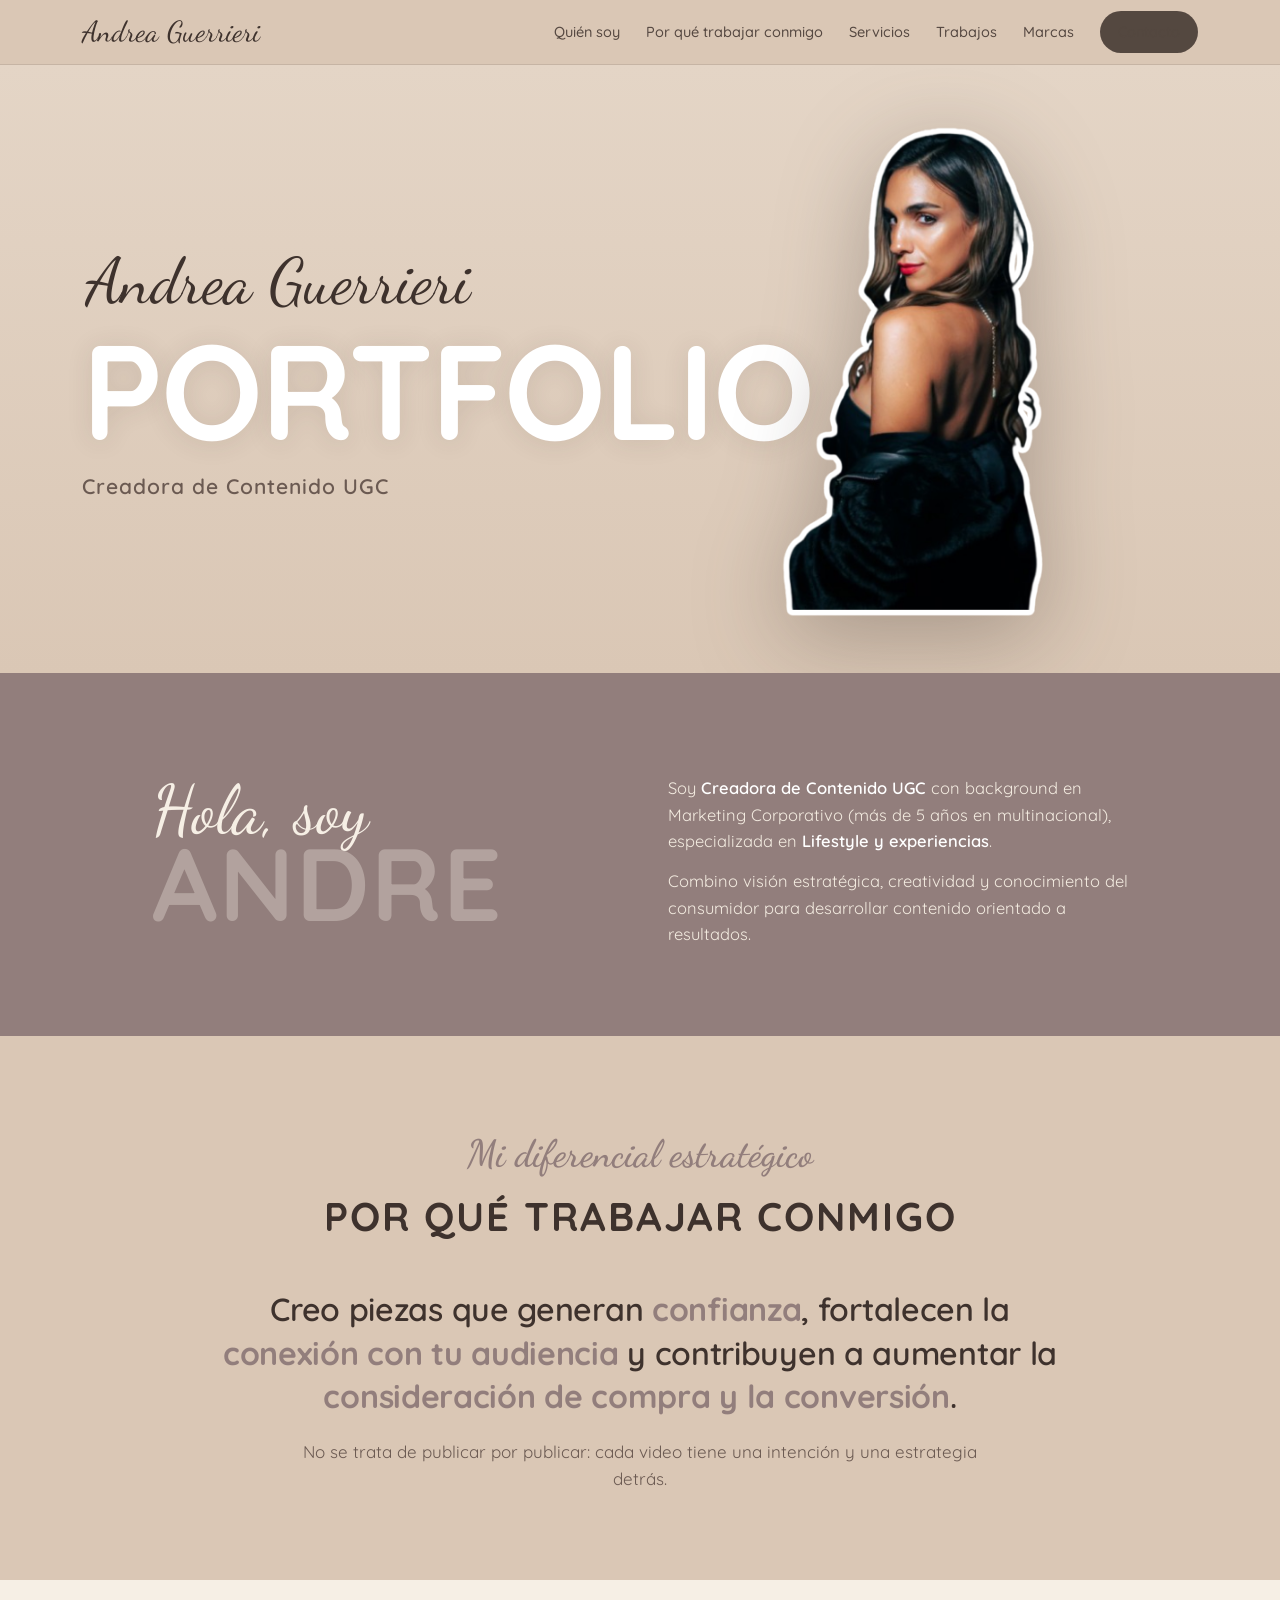
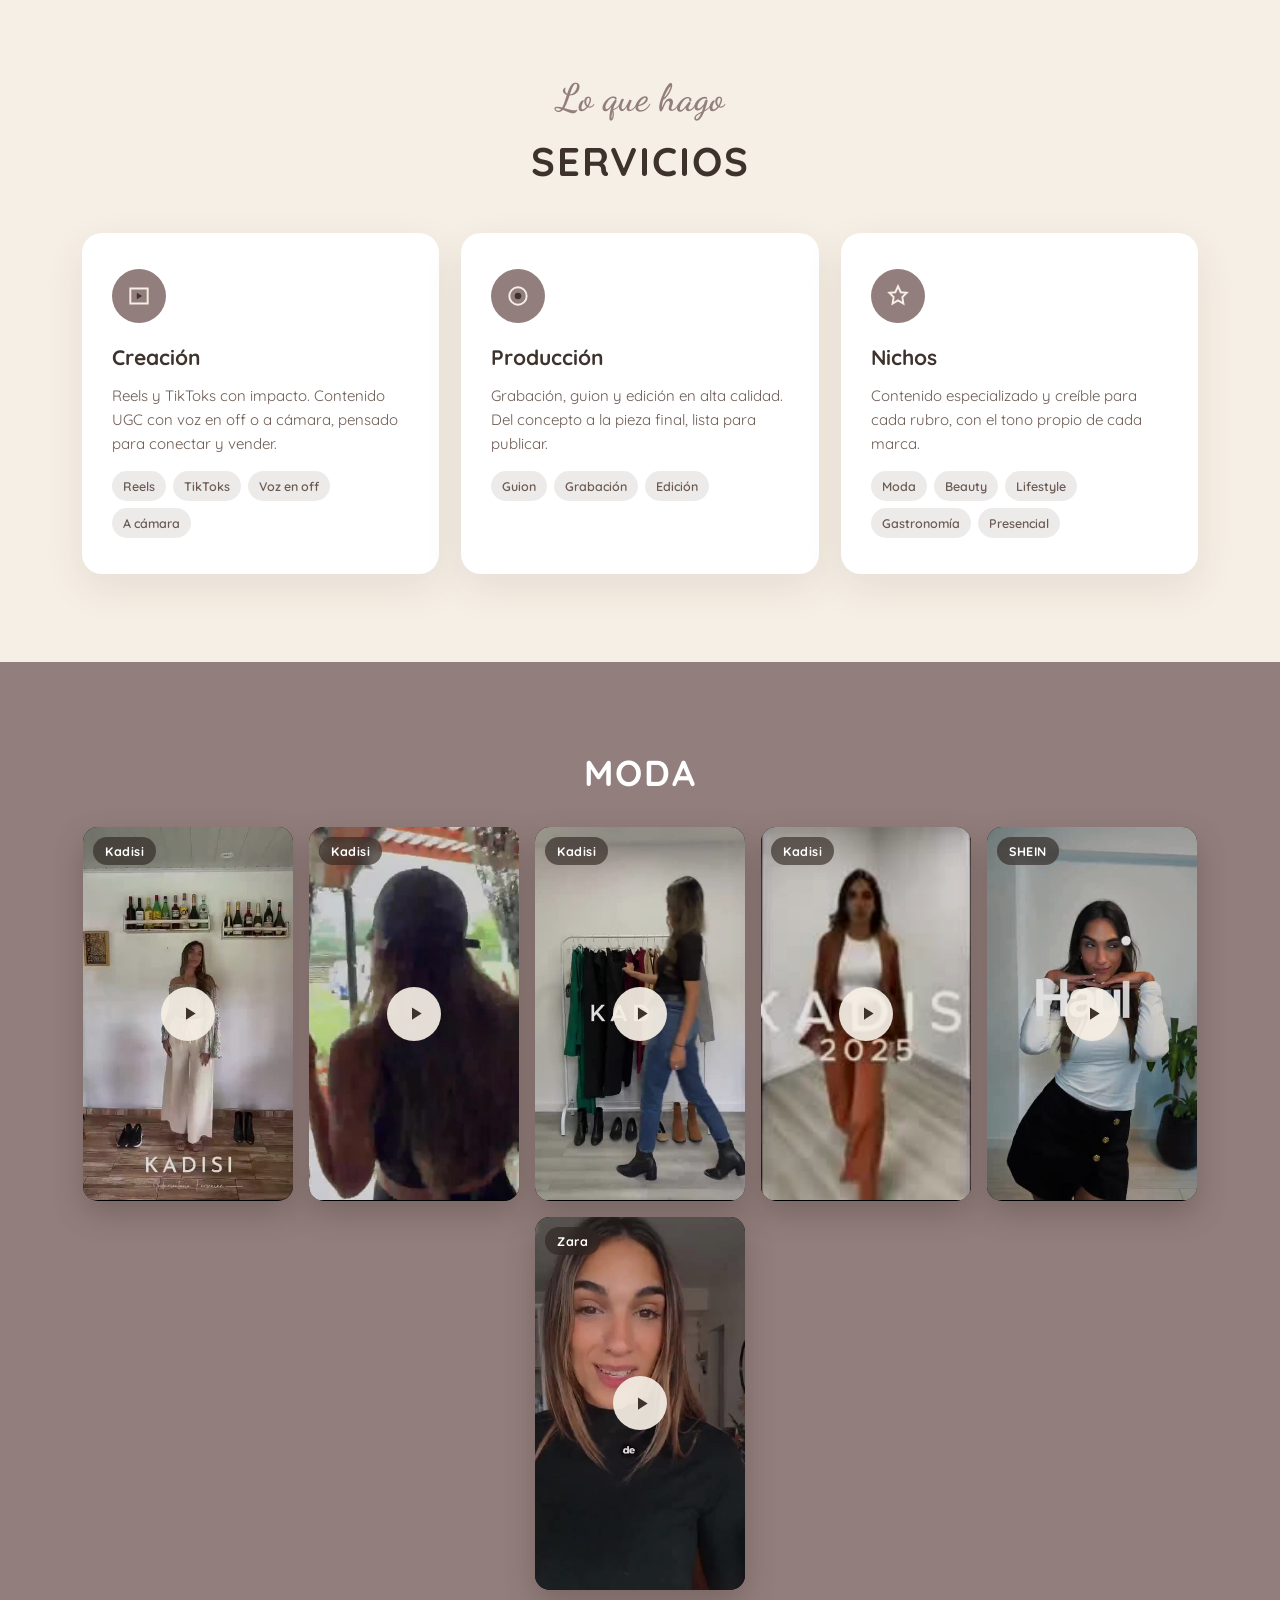
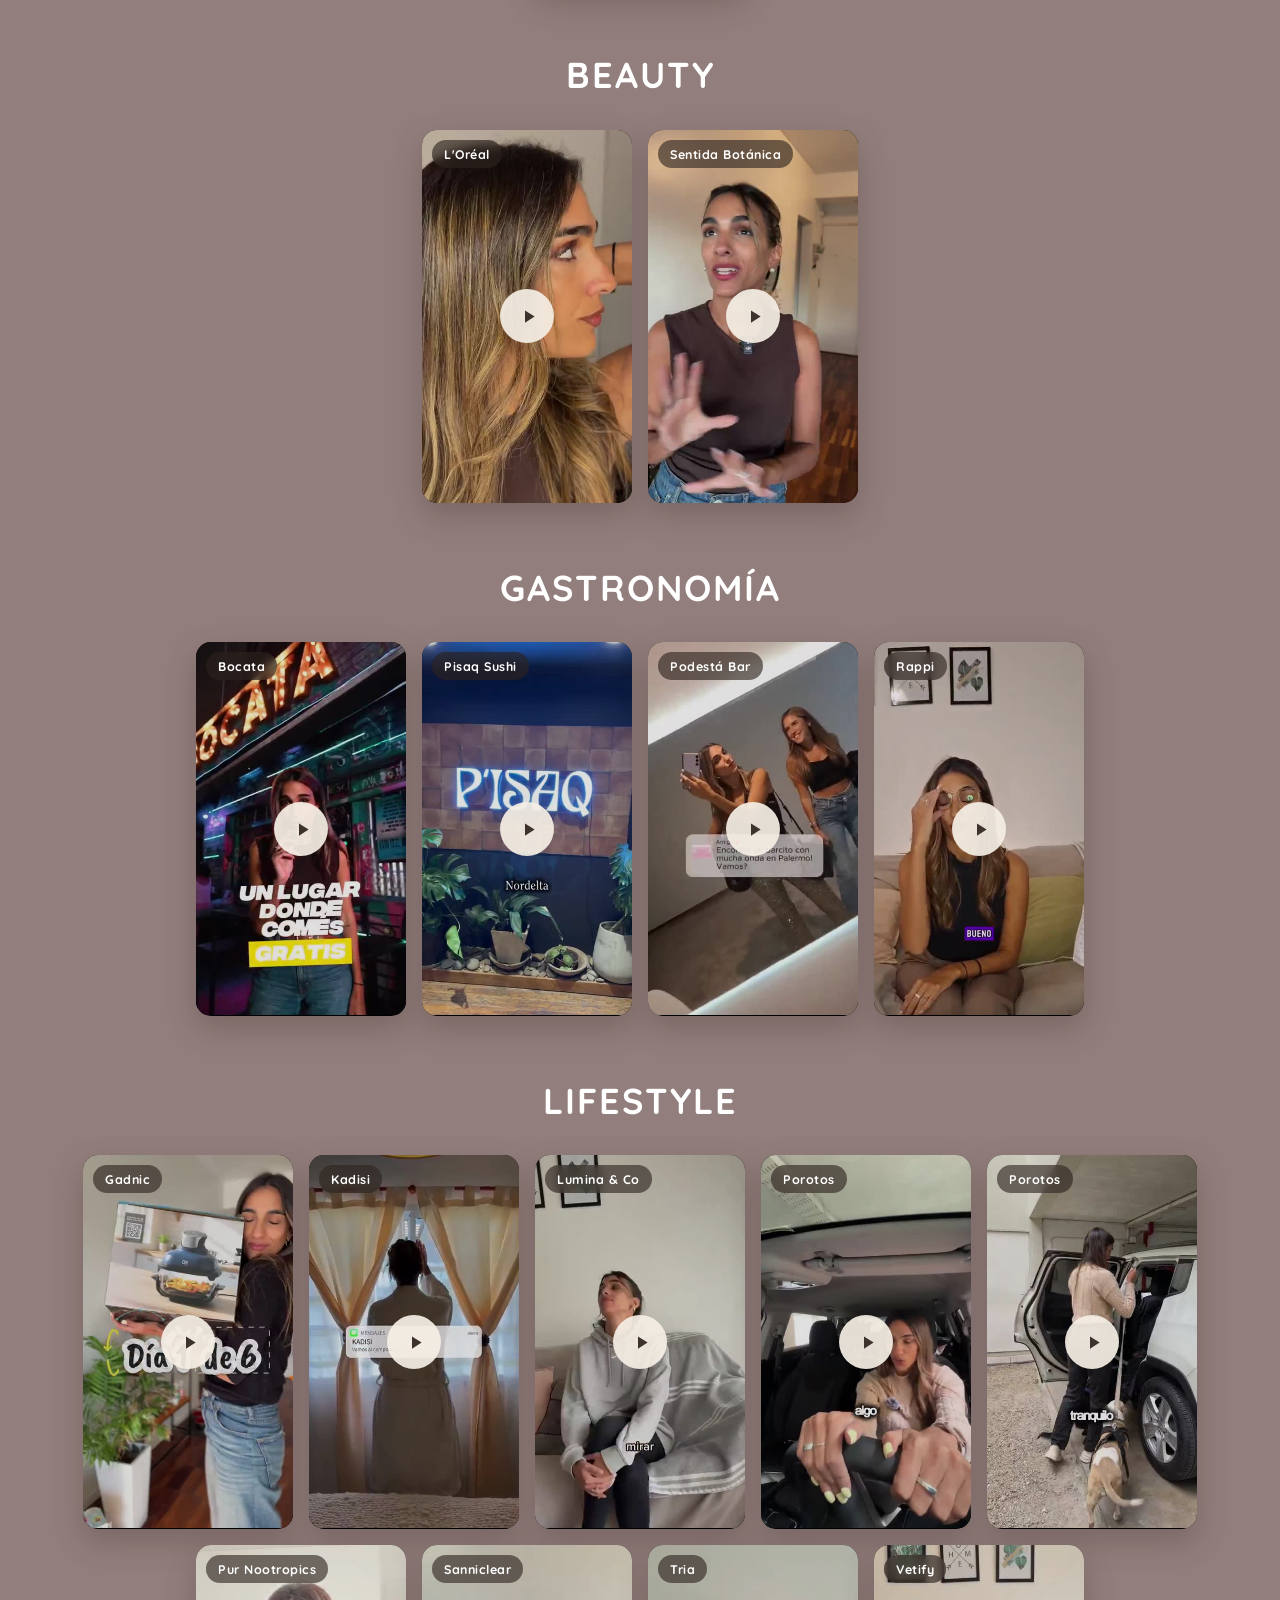
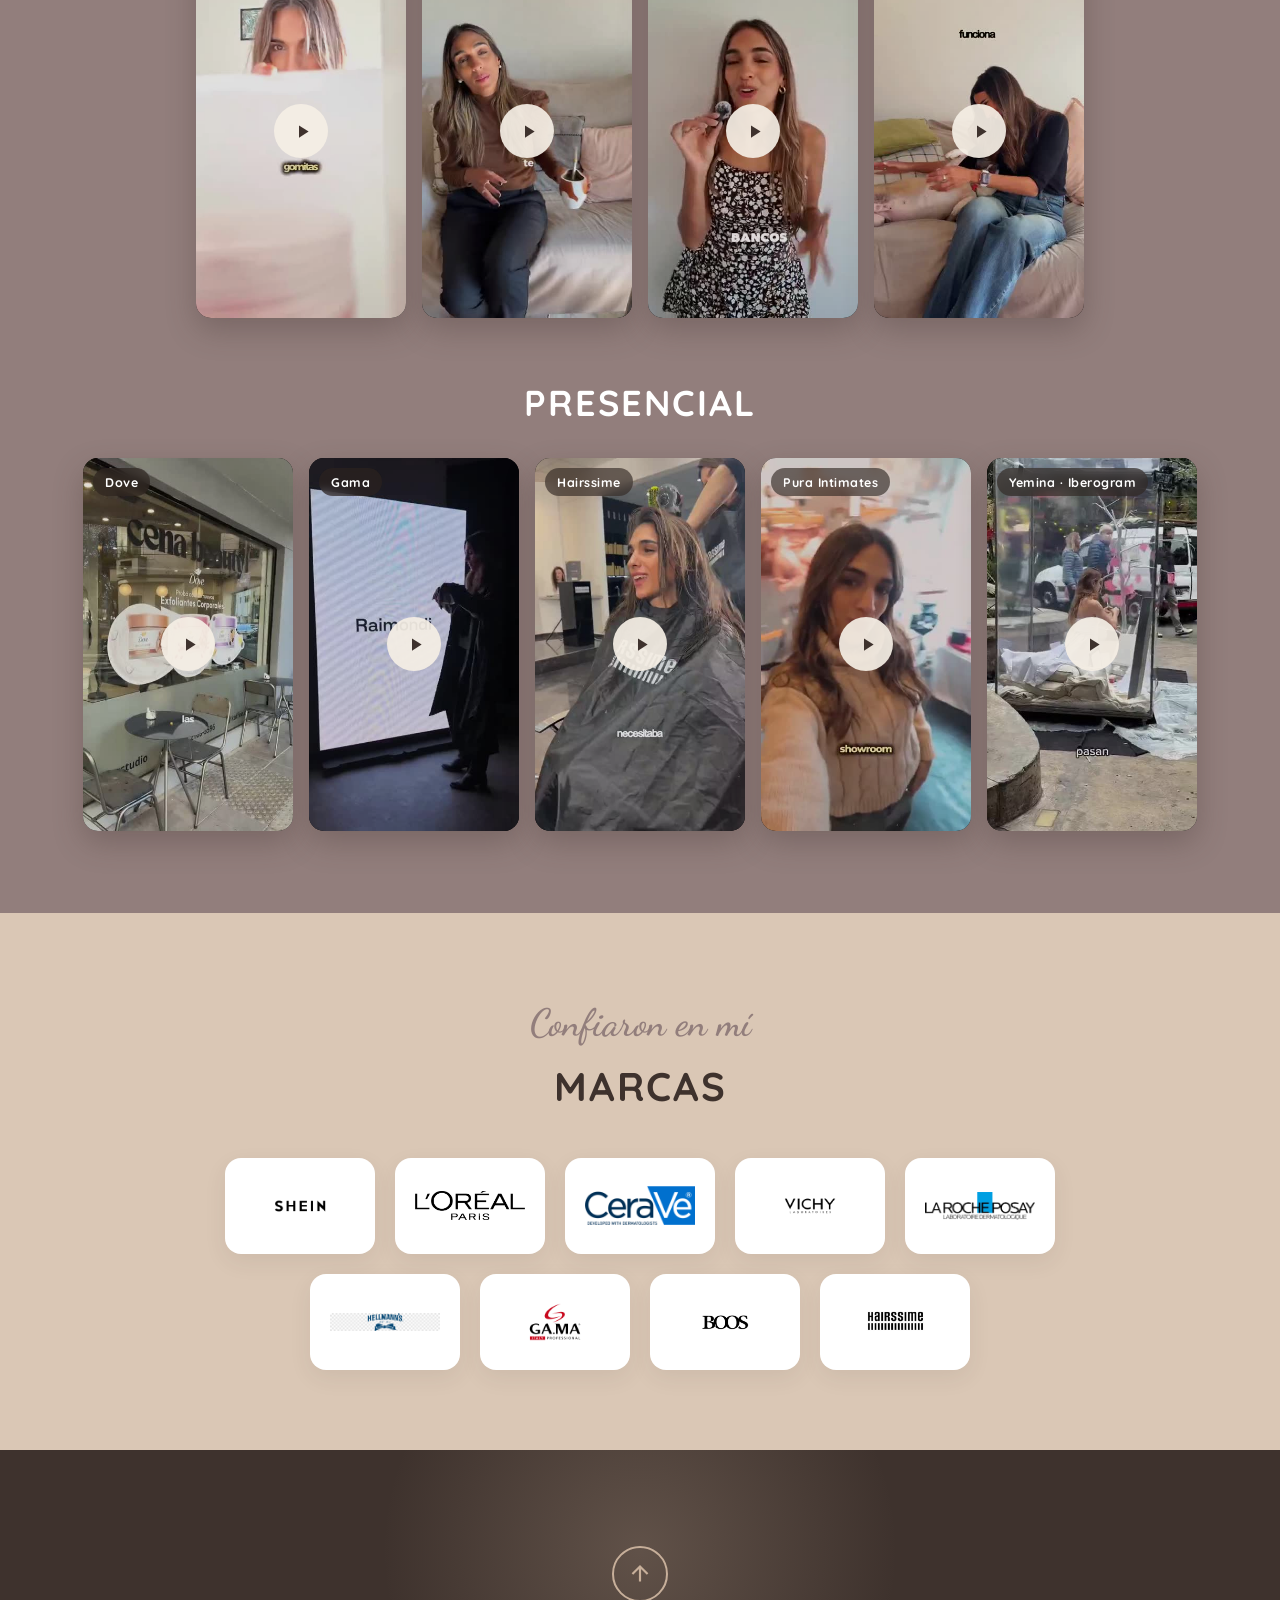
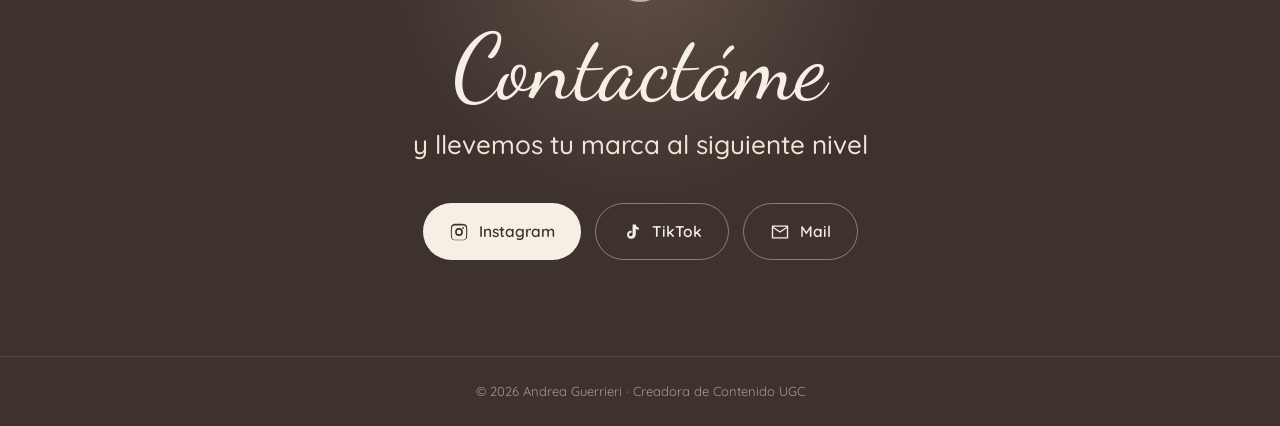
==== index.html @ 623e0699 "source repo import" ====
<!doctype html>
<html lang="es">
<head>
<meta charset="utf-8">
<meta name="viewport" content="width=device-width, initial-scale=1">
<title>Andrea Guerrieri · UGC</title>
<meta name="description" content="Andrea Guerrieri — Creadora de Contenido UGC. Moda, Beauty, Lifestyle, Gastronomía y Presencial. Reels y TikToks que generan confianza y conversión.">
<link rel="preconnect" href="https://fonts.googleapis.com">
<link rel="preconnect" href="https://fonts.gstatic.com" crossorigin>
<link href="https://fonts.googleapis.com/css2?family=Dancing+Script:wght@500;600;700&family=Quicksand:wght@400;500;600;700&display=swap" rel="stylesheet">
<style>
:root{
  --beige:#DAC7B5; --beige2:#E4D5C6; --mauve:#927E7C; --cream:#F6EFE5;
  --ink:#3E322D; --soft:#6b5a52; --tan:#C7AF9A; --maxw:1180px;
}
*{margin:0;padding:0;box-sizing:border-box}
html{scroll-behavior:smooth}
body{font-family:'Quicksand',system-ui,sans-serif;color:var(--ink);background:var(--beige);line-height:1.6;-webkit-font-smoothing:antialiased;overflow-x:hidden}
img{max-width:100%;display:block}
.wrap{max-width:var(--maxw);margin:0 auto;padding:0 32px}

/* NAV */
nav{position:sticky;top:0;z-index:50;background:rgba(218,199,181,.9);backdrop-filter:blur(10px);border-bottom:1px solid rgba(62,50,45,.12)}
nav .wrap{display:flex;align-items:center;justify-content:space-between;height:64px}
nav .brand{font-family:'Dancing Script',cursive;font-size:29px;color:var(--ink);text-decoration:none}
nav .links{display:flex;gap:26px;align-items:center}
nav .links a{color:var(--ink);text-decoration:none;font-weight:500;font-size:14.5px;opacity:.85}
nav .links a:hover{opacity:1}
nav .navcta{background:var(--ink);color:var(--cream);padding:9px 18px;border-radius:40px;font-size:13.5px;font-weight:600;opacity:1}
.menu-btn{display:none;background:none;border:0;font-size:25px;color:var(--ink);cursor:pointer}

/* HERO */
.hero{background:linear-gradient(180deg,var(--beige2),var(--beige));overflow:hidden}
.hero .wrap{display:grid;grid-template-columns:auto 1fr;gap:0;align-items:center;padding-top:52px;padding-bottom:56px}
.hero .name{font-family:'Dancing Script',cursive;font-size:clamp(38px,5vw,78px);color:var(--ink);margin-left:4px;margin-bottom:-6px}
.hero h1{font-weight:700;font-size:clamp(54px,10.5vw,144px);letter-spacing:-2px;color:#fff;line-height:.94;text-shadow:0 2px 26px rgba(62,50,45,.12)}
.hero .role{margin-top:16px;font-size:clamp(16px,2vw,21px);font-weight:600;letter-spacing:1px;color:var(--soft)}
.hero .photo{justify-self:start;align-self:center;display:flex;justify-content:flex-start;margin-left:-110px}
.hero .photo img{width:min(400px,40vw);max-width:none;filter:drop-shadow(0 20px 45px rgba(62,50,45,.34))}

/* SECTION SHELL */
section{position:relative}
.shead{text-align:center;margin-bottom:40px}
.shead .ey{font-family:'Dancing Script',cursive;font-weight:600;font-size:clamp(26px,3.6vw,38px);color:var(--mauve);display:block;margin-bottom:0}
.shead .ti{font-weight:700;font-size:clamp(26px,3.6vw,40px);letter-spacing:2px;text-transform:uppercase}
.shead.light .ey{color:var(--cream);opacity:.9}
.shead.light .ti{color:#fff}

/* QUIEN SOY */
.quien{background:var(--mauve);color:var(--cream)}
.quien .wrap{padding:88px 32px;display:grid;grid-template-columns:1fr 1fr;gap:56px;align-items:center;max-width:1040px}
.quien .hi{font-family:'Dancing Script',cursive;font-size:clamp(40px,5.5vw,68px);color:var(--cream);line-height:.9}
.quien .andre{font-weight:700;font-size:clamp(52px,8vw,110px);letter-spacing:2px;color:rgba(246,239,229,.32);line-height:.9;text-transform:uppercase;margin-top:-4px}
.quien p{font-size:16.5px;color:#f3ebe0;margin-top:14px}
.quien p b{color:#fff;font-weight:600}

/* PORQUE */
.porque{background:var(--beige)}
.porque .wrap{padding:88px 32px;text-align:center;max-width:900px}
.porque .lead{font-size:clamp(21px,3vw,32px);color:var(--ink);line-height:1.35;font-weight:600;letter-spacing:-.3px}
.porque .lead b{color:var(--mauve);font-weight:700}
.porque .p{margin-top:20px;font-size:17px;color:var(--soft);max-width:680px;margin-left:auto;margin-right:auto}

/* SERVICIOS */
.serv{background:var(--cream)}
.serv .wrap{padding:88px 32px}
.cards{display:flex;flex-wrap:wrap;gap:22px}
.card{flex:1 1 280px;background:#fff;border-radius:20px;padding:36px 30px;box-shadow:0 14px 40px rgba(62,50,45,.09)}
.card .ic{width:54px;height:54px;border-radius:50%;background:var(--mauve);display:flex;align-items:center;justify-content:center;margin-bottom:18px}
.card .ic svg{width:26px;height:26px;stroke:var(--cream);fill:none;stroke-width:1.8}
.card h3{font-size:21px;font-weight:700;margin-bottom:9px}
.card p{font-size:15px;color:var(--soft)}
.card .tags{margin-top:15px;display:flex;flex-wrap:wrap;gap:7px}
.card .tags span{font-size:12.5px;font-weight:600;background:rgba(146,126,124,.16);color:var(--soft);padding:5px 11px;border-radius:30px}

/* TRABAJOS */
.work{background:var(--mauve)}
.work .wrap{padding:82px 32px}
.niche{margin-bottom:56px}
.niche:last-child{margin-bottom:0}
.niche-title{font-weight:700;font-size:clamp(24px,3.4vw,36px);letter-spacing:2px;text-transform:uppercase;color:#fff;text-align:center;margin-bottom:26px}
.grid{display:flex;flex-wrap:wrap;gap:16px;justify-content:center}
.tile{flex:0 1 210px;max-width:220px;position:relative;border-radius:15px;overflow:hidden;aspect-ratio:9/16;box-shadow:0 12px 30px rgba(62,50,45,.3);background:#000}
.tile .blabel{position:absolute;top:10px;left:10px;z-index:2;font-family:'Quicksand';font-size:12.5px;font-weight:700;letter-spacing:.5px;color:#fff;background:rgba(46,36,32,.62);backdrop-filter:blur(4px);padding:4px 12px;border-radius:30px}
.tile video{width:100%;height:100%;object-fit:cover;display:block}
.tile .play{position:absolute;inset:0;display:flex;align-items:center;justify-content:center;border:0;background:rgba(0,0,0,.12);cursor:pointer;transition:background .2s}
.tile .play:hover{background:rgba(0,0,0,.05)}
.tile .play span{width:54px;height:54px;border-radius:50%;background:rgba(246,239,229,.92);display:flex;align-items:center;justify-content:center}
.tile .play svg{width:21px;height:21px;fill:var(--ink);margin-left:3px}
.tile.playing .play{display:none}

/* MARCAS */
.brands{background:var(--beige)}
.brands .wrap{padding:80px 32px}
.logos{display:flex;flex-wrap:wrap;justify-content:center;align-items:center;gap:20px;max-width:900px;margin:0 auto}
.logos .logo{background:#fff;border-radius:16px;width:150px;height:96px;display:flex;align-items:center;justify-content:center;padding:20px;box-shadow:0 8px 22px rgba(62,50,45,.08)}
.logos .logo img{max-width:100%;max-height:100%;object-fit:contain;filter:none}

/* CONTACTO */
.contact{background:var(--ink);color:var(--cream);position:relative;overflow:hidden}
.contact .wrap{padding:96px 32px;text-align:center;position:relative;z-index:2}
.contact .arrow{width:56px;height:56px;margin:0 auto 20px;border-radius:50%;border:2px solid var(--tan);display:flex;align-items:center;justify-content:center}
.contact .arrow svg{width:26px;height:26px;stroke:var(--tan);fill:none;stroke-width:2}
.contact .big{font-family:'Dancing Script',cursive;font-size:clamp(48px,8vw,92px);color:var(--cream);line-height:1}
.contact .lead{font-size:clamp(18px,2.6vw,26px);max-width:600px;margin:10px auto 0;color:#efe6da;font-weight:500}
.contact .links{margin-top:38px;display:flex;flex-wrap:wrap;gap:14px;justify-content:center}
.contact .links a{display:inline-flex;align-items:center;gap:10px;text-decoration:none;color:var(--ink);background:var(--cream);padding:15px 26px;border-radius:40px;font-weight:600;font-size:15.5px;transition:transform .2s}
.contact .links a:hover{transform:translateY(-3px)}
.contact .links a.gh{background:transparent;color:var(--cream);border:1px solid rgba(246,239,229,.4)}
.contact .links svg{width:20px;height:20px}
.contact .glow{position:absolute;width:520px;height:520px;border-radius:50%;background:radial-gradient(circle,rgba(199,175,154,.25),transparent 70%);top:-160px;left:50%;transform:translateX(-50%);z-index:1}
footer{background:var(--ink);color:rgba(246,239,229,.55);text-align:center;padding:24px;font-size:13px;border-top:1px solid rgba(246,239,229,.12)}

/* RESPONSIVE */
@media(max-width:1024px){
  nav .links{position:absolute;top:64px;left:0;right:0;flex-direction:column;gap:0;background:var(--beige2);border-bottom:1px solid rgba(62,50,45,.14);padding:6px 0;display:none;box-shadow:0 14px 30px rgba(62,50,45,.14)}
  nav .links.open{display:flex}
  nav .links a{padding:14px 32px;font-size:16px;opacity:1;width:100%}
  nav .navcta{margin:8px 32px 12px}
  .menu-btn{display:block}
  .hero .wrap{grid-template-columns:1fr;text-align:center;padding-top:40px;padding-bottom:44px}
  .hero .name{margin-left:0}
  .hero .photo{justify-self:center;margin-left:0;margin-top:26px;justify-content:center}
  .hero .photo img{width:min(340px,74vw)}
  .quien .wrap{grid-template-columns:1fr;gap:20px;text-align:center;max-width:600px}
  .quien .wrap,.porque .wrap,.serv .wrap,.work .wrap{padding-top:66px;padding-bottom:66px}
}
@media(max-width:560px){
  .wrap{padding:0 20px}
  .hero h1{font-size:clamp(42px,14vw,60px)}
  .hero .name{font-size:clamp(26px,8vw,40px)}
  .quien .wrap,.porque .wrap,.serv .wrap,.work .wrap,.brands .wrap{padding-left:22px;padding-right:22px}
  .contact .wrap{padding:74px 22px}
  .card{flex-basis:100%}
  .tile{flex-basis:44%;max-width:47%}
  .logos .logo{width:132px;height:84px}
  .contact .links a{width:100%;justify-content:center}
}
</style>
</head>
<body>

<nav>
  <div class="wrap">
    <a class="brand" href="#top">Andrea Guerrieri</a>
    <div class="links" id="navlinks">
      <a href="#quien">Quién soy</a>
      <a href="#porque">Por qué trabajar conmigo</a>
      <a href="#servicios">Servicios</a>
      <a href="#trabajos">Trabajos</a>
      <a href="#marcas">Marcas</a>
      <a href="#contacto" class="navcta">Contacto</a>
    </div>
    <button class="menu-btn" aria-label="Menú" aria-expanded="false">☰</button>
  </div>
</nav>

<header class="hero" id="top">
  <div class="wrap">
    <div class="intro">
      <div class="name">Andrea Guerrieri</div>
      <h1>PORTFOLIO</h1>
      <div class="role">Creadora de Contenido UGC</div>
    </div>
    <div class="photo"><img src="img/hero-cutout.png" alt="Andrea Guerrieri"></div>
  </div>
</header>

<section class="quien" id="quien">
  <div class="wrap">
    <div>
      <div class="hi">Hola, soy</div>
      <div class="andre">Andre</div>
    </div>
    <div>
      <p>Soy <b>Creadora de Contenido UGC</b> con background en Marketing Corporativo (más de 5 años en multinacional), especializada en <b>Lifestyle y experiencias</b>.</p>
      <p>Combino visión estratégica, creatividad y conocimiento del consumidor para desarrollar contenido orientado a resultados.</p>
    </div>
  </div>
</section>

<section class="porque" id="porque">
  <div class="wrap">
    <div class="shead"><span class="ey">Mi diferencial estratégico</span><span class="ti">Por qué trabajar conmigo</span></div>
    <div class="lead">Creo piezas que generan <b>confianza</b>, fortalecen la <b>conexión con tu audiencia</b> y contribuyen a aumentar la <b>consideración de compra y la conversión</b>.</div>
    <div class="p">No se trata de publicar por publicar: cada video tiene una intención y una estrategia detrás.</div>
  </div>
</section>

<section class="serv" id="servicios">
  <div class="wrap">
    <div class="shead"><span class="ey">Lo que hago</span><span class="ti">Servicios</span></div>
    <div class="cards">
      <div class="card">
        <div class="ic"><svg viewBox="0 0 24 24"><path d="M4 5h16v14H4z"/><path d="M10 9l5 3-5 3z" fill="currentColor" stroke="none"/></svg></div>
        <h3>Creación</h3>
        <p>Reels y TikToks con impacto. Contenido UGC con voz en off o a cámara, pensado para conectar y vender.</p>
        <div class="tags"><span>Reels</span><span>TikToks</span><span>Voz en off</span><span>A cámara</span></div>
      </div>
      <div class="card">
        <div class="ic"><svg viewBox="0 0 24 24"><circle cx="12" cy="12" r="8"/><circle cx="12" cy="12" r="3" fill="currentColor" stroke="none"/></svg></div>
        <h3>Producción</h3>
        <p>Grabación, guion y edición en alta calidad. Del concepto a la pieza final, lista para publicar.</p>
        <div class="tags"><span>Guion</span><span>Grabación</span><span>Edición</span></div>
      </div>
      <div class="card">
        <div class="ic"><svg viewBox="0 0 24 24"><path d="M12 3l2.5 5.5L20 9l-4 4 1 6-5-3-5 3 1-6-4-4 5.5-.5z"/></svg></div>
        <h3>Nichos</h3>
        <p>Contenido especializado y creíble para cada rubro, con el tono propio de cada marca.</p>
        <div class="tags"><span>Moda</span><span>Beauty</span><span>Lifestyle</span><span>Gastronomía</span><span>Presencial</span></div>
      </div>
    </div>
  </div>
</section>

<section class="work" id="trabajos"><div class="wrap">
<div class="niche"><h2 class="niche-title">Moda</h2><div class="grid">
<div class="tile"><video preload="none" playsinline muted poster="vid/moda/kadisi1.jpg"><source src="vid/moda/kadisi1.mp4" type="video/mp4"></video><span class="blabel">Kadisi</span><button class="play" aria-label="Reproducir"><span><svg viewBox="0 0 24 24"><path d="M8 5v14l11-7z"/></svg></span></button></div>
<div class="tile"><video preload="none" playsinline muted poster="vid/moda/kadisi2.jpg"><source src="vid/moda/kadisi2.mp4" type="video/mp4"></video><span class="blabel">Kadisi</span><button class="play" aria-label="Reproducir"><span><svg viewBox="0 0 24 24"><path d="M8 5v14l11-7z"/></svg></span></button></div>
<div class="tile"><video preload="none" playsinline muted poster="vid/moda/kadisi3.jpg"><source src="vid/moda/kadisi3.mp4" type="video/mp4"></video><span class="blabel">Kadisi</span><button class="play" aria-label="Reproducir"><span><svg viewBox="0 0 24 24"><path d="M8 5v14l11-7z"/></svg></span></button></div>
<div class="tile"><video preload="none" playsinline muted poster="vid/moda/kadisi4.jpg"><source src="vid/moda/kadisi4.mp4" type="video/mp4"></video><span class="blabel">Kadisi</span><button class="play" aria-label="Reproducir"><span><svg viewBox="0 0 24 24"><path d="M8 5v14l11-7z"/></svg></span></button></div>
<div class="tile"><video preload="none" playsinline muted poster="vid/moda/shein2.jpg"><source src="vid/moda/shein2.mp4" type="video/mp4"></video><span class="blabel">SHEIN</span><button class="play" aria-label="Reproducir"><span><svg viewBox="0 0 24 24"><path d="M8 5v14l11-7z"/></svg></span></button></div>
<div class="tile"><video preload="none" playsinline muted poster="vid/moda/zara.jpg"><source src="vid/moda/zara.mp4" type="video/mp4"></video><span class="blabel">Zara</span><button class="play" aria-label="Reproducir"><span><svg viewBox="0 0 24 24"><path d="M8 5v14l11-7z"/></svg></span></button></div>
</div></div>
<div class="niche"><h2 class="niche-title">Beauty</h2><div class="grid">
<div class="tile"><video preload="none" playsinline muted poster="vid/beauty/loreal_panorama.jpg"><source src="vid/beauty/loreal_panorama.mp4" type="video/mp4"></video><span class="blabel">L'Oréal</span><button class="play" aria-label="Reproducir"><span><svg viewBox="0 0 24 24"><path d="M8 5v14l11-7z"/></svg></span></button></div>
<div class="tile"><video preload="none" playsinline muted poster="vid/beauty/sentida_botanica.jpg"><source src="vid/beauty/sentida_botanica.mp4" type="video/mp4"></video><span class="blabel">Sentida Botánica</span><button class="play" aria-label="Reproducir"><span><svg viewBox="0 0 24 24"><path d="M8 5v14l11-7z"/></svg></span></button></div>
</div></div>
<div class="niche"><h2 class="niche-title">Gastronomía</h2><div class="grid">
<div class="tile"><video preload="none" playsinline muted poster="vid/gastro/bocata.jpg"><source src="vid/gastro/bocata.mp4" type="video/mp4"></video><span class="blabel">Bocata</span><button class="play" aria-label="Reproducir"><span><svg viewBox="0 0 24 24"><path d="M8 5v14l11-7z"/></svg></span></button></div>
<div class="tile"><video preload="none" playsinline muted poster="vid/gastro/pisaq.jpg"><source src="vid/gastro/pisaq.mp4" type="video/mp4"></video><span class="blabel">Pisaq Sushi</span><button class="play" aria-label="Reproducir"><span><svg viewBox="0 0 24 24"><path d="M8 5v14l11-7z"/></svg></span></button></div>
<div class="tile"><video preload="none" playsinline muted poster="vid/gastro/podesta.jpg"><source src="vid/gastro/podesta.mp4" type="video/mp4"></video><span class="blabel">Podestá Bar</span><button class="play" aria-label="Reproducir"><span><svg viewBox="0 0 24 24"><path d="M8 5v14l11-7z"/></svg></span></button></div>
<div class="tile"><video preload="none" playsinline muted poster="vid/gastro/rappi.jpg"><source src="vid/gastro/rappi.mp4" type="video/mp4"></video><span class="blabel">Rappi</span><button class="play" aria-label="Reproducir"><span><svg viewBox="0 0 24 24"><path d="M8 5v14l11-7z"/></svg></span></button></div>
</div></div>
<div class="niche"><h2 class="niche-title">Lifestyle</h2><div class="grid">
<div class="tile"><video preload="none" playsinline muted poster="vid/lifestyle/gadnic.jpg"><source src="vid/lifestyle/gadnic.mp4" type="video/mp4"></video><span class="blabel">Gadnic</span><button class="play" aria-label="Reproducir"><span><svg viewBox="0 0 24 24"><path d="M8 5v14l11-7z"/></svg></span></button></div>
<div class="tile"><video preload="none" playsinline muted poster="vid/lifestyle/kadisi_life.jpg"><source src="vid/lifestyle/kadisi_life.mp4" type="video/mp4"></video><span class="blabel">Kadisi</span><button class="play" aria-label="Reproducir"><span><svg viewBox="0 0 24 24"><path d="M8 5v14l11-7z"/></svg></span></button></div>
<div class="tile"><video preload="none" playsinline muted poster="vid/lifestyle/lumina.jpg"><source src="vid/lifestyle/lumina.mp4" type="video/mp4"></video><span class="blabel">Lumina & Co</span><button class="play" aria-label="Reproducir"><span><svg viewBox="0 0 24 24"><path d="M8 5v14l11-7z"/></svg></span></button></div>
<div class="tile"><video preload="none" playsinline muted poster="vid/lifestyle/porotos1.jpg"><source src="vid/lifestyle/porotos1.mp4" type="video/mp4"></video><span class="blabel">Porotos</span><button class="play" aria-label="Reproducir"><span><svg viewBox="0 0 24 24"><path d="M8 5v14l11-7z"/></svg></span></button></div>
<div class="tile"><video preload="none" playsinline muted poster="vid/lifestyle/porotos2.jpg"><source src="vid/lifestyle/porotos2.mp4" type="video/mp4"></video><span class="blabel">Porotos</span><button class="play" aria-label="Reproducir"><span><svg viewBox="0 0 24 24"><path d="M8 5v14l11-7z"/></svg></span></button></div>
<div class="tile"><video preload="none" playsinline muted poster="vid/lifestyle/pur.jpg"><source src="vid/lifestyle/pur.mp4" type="video/mp4"></video><span class="blabel">Pur Nootropics</span><button class="play" aria-label="Reproducir"><span><svg viewBox="0 0 24 24"><path d="M8 5v14l11-7z"/></svg></span></button></div>
<div class="tile"><video preload="none" playsinline muted poster="vid/lifestyle/sanniclear.jpg"><source src="vid/lifestyle/sanniclear.mp4" type="video/mp4"></video><span class="blabel">Sanniclear</span><button class="play" aria-label="Reproducir"><span><svg viewBox="0 0 24 24"><path d="M8 5v14l11-7z"/></svg></span></button></div>
<div class="tile"><video preload="none" playsinline muted poster="vid/lifestyle/tria.jpg"><source src="vid/lifestyle/tria.mp4" type="video/mp4"></video><span class="blabel">Tria</span><button class="play" aria-label="Reproducir"><span><svg viewBox="0 0 24 24"><path d="M8 5v14l11-7z"/></svg></span></button></div>
<div class="tile"><video preload="none" playsinline muted poster="vid/lifestyle/vetify.jpg"><source src="vid/lifestyle/vetify.mp4" type="video/mp4"></video><span class="blabel">Vetify</span><button class="play" aria-label="Reproducir"><span><svg viewBox="0 0 24 24"><path d="M8 5v14l11-7z"/></svg></span></button></div>
</div></div>
<div class="niche"><h2 class="niche-title">Presencial</h2><div class="grid">
<div class="tile"><video preload="none" playsinline muted poster="vid/presencial/dove.jpg"><source src="vid/presencial/dove.mp4" type="video/mp4"></video><span class="blabel">Dove</span><button class="play" aria-label="Reproducir"><span><svg viewBox="0 0 24 24"><path d="M8 5v14l11-7z"/></svg></span></button></div>
<div class="tile"><video preload="none" playsinline muted poster="vid/presencial/gama.jpg"><source src="vid/presencial/gama.mp4" type="video/mp4"></video><span class="blabel">Gama</span><button class="play" aria-label="Reproducir"><span><svg viewBox="0 0 24 24"><path d="M8 5v14l11-7z"/></svg></span></button></div>
<div class="tile"><video preload="none" playsinline muted poster="vid/presencial/hairssime.jpg"><source src="vid/presencial/hairssime.mp4" type="video/mp4"></video><span class="blabel">Hairssime</span><button class="play" aria-label="Reproducir"><span><svg viewBox="0 0 24 24"><path d="M8 5v14l11-7z"/></svg></span></button></div>
<div class="tile"><video preload="none" playsinline muted poster="vid/presencial/pura_intimates.jpg"><source src="vid/presencial/pura_intimates.mp4" type="video/mp4"></video><span class="blabel">Pura Intimates</span><button class="play" aria-label="Reproducir"><span><svg viewBox="0 0 24 24"><path d="M8 5v14l11-7z"/></svg></span></button></div>
<div class="tile"><video preload="none" playsinline muted poster="vid/presencial/yemina.jpg"><source src="vid/presencial/yemina.mp4" type="video/mp4"></video><span class="blabel">Yemina · Iberogram</span><button class="play" aria-label="Reproducir"><span><svg viewBox="0 0 24 24"><path d="M8 5v14l11-7z"/></svg></span></button></div>
</div></div>
</div></section>

<section class="brands" id="marcas">
  <div class="wrap">
    <div class="shead"><span class="ey">Confiaron en mí</span><span class="ti">Marcas</span></div>
    <div class="logos"><div class="logo"><img src="img/logos/shein.png" alt="shein"></div><div class="logo"><img src="img/logos/loreal.png" alt="loreal"></div><div class="logo"><img src="img/logos/cerave.png" alt="cerave"></div><div class="logo"><img src="img/logos/vichy.png" alt="vichy"></div><div class="logo"><img src="img/logos/larocheposay.png" alt="larocheposay"></div><div class="logo"><img src="img/logos/hellmanns.png" alt="hellmanns"></div><div class="logo"><img src="img/logos/gama.png" alt="gama"></div><div class="logo"><img src="img/logos/boos.png" alt="boos"></div><div class="logo"><img src="img/logos/hairssime.png" alt="hairssime"></div></div>
  </div>
</section>

<section class="contact" id="contacto">
  <div class="glow"></div>
  <div class="wrap">
    <div class="arrow"><svg viewBox="0 0 24 24"><path d="M12 19V5M5 12l7-7 7 7"/></svg></div>
    <div class="big">Contactáme</div>
    <div class="lead">y llevemos tu marca al siguiente nivel</div>
    <div class="links">
      <a href="https://www.instagram.com/andreguerrieri/" target="_blank" rel="noopener"><svg viewBox="0 0 24 24" fill="currentColor"><path d="M12 2.2c3.2 0 3.6 0 4.9.07 1.17.05 1.8.25 2.23.41.56.22.96.48 1.38.9.42.42.68.82.9 1.38.16.42.36 1.06.41 2.23.06 1.27.07 1.65.07 4.85s0 3.58-.07 4.85c-.05 1.17-.25 1.8-.41 2.23-.22.56-.48.96-.9 1.38-.42.42-.82.68-1.38.9-.42.16-1.06.36-2.23.41-1.27.06-1.65.07-4.85.07s-3.58 0-4.85-.07c-1.17-.05-1.8-.25-2.23-.41a3.7 3.7 0 01-1.38-.9 3.7 3.7 0 01-.9-1.38c-.16-.42-.36-1.06-.41-2.23C2.21 15.58 2.2 15.2 2.2 12s0-3.58.07-4.85c.05-1.17.25-1.8.41-2.23.22-.56.48-.96.9-1.38.42-.42.82-.68 1.38-.9.42-.16 1.06-.36 2.23-.41C8.42 2.21 8.8 2.2 12 2.2Zm0 1.9c-3.14 0-3.51.01-4.75.07-.9.04-1.39.2-1.71.32-.43.17-.74.37-1.06.69-.32.32-.52.63-.69 1.06-.12.32-.28.81-.32 1.71-.06 1.24-.07 1.61-.07 4.75s.01 3.51.07 4.75c.04.9.2 1.39.32 1.71.17.43.37.74.69 1.06.32.32.63.52 1.06.69.32.12.81.28 1.71.32 1.24.06 1.61.07 4.75.07s3.51-.01 4.75-.07c.9-.04 1.39-.2 1.71-.32.43-.17.74-.37 1.06-.69.32-.32.52-.63.69-1.06.12-.32.28-.81.32-1.71.06-1.24.07-1.61.07-4.75s-.01-3.51-.07-4.75c-.04-.9-.2-1.39-.32-1.71a2.86 2.86 0 00-.69-1.06 2.86 2.86 0 00-1.06-.69c-.32-.12-.81-.28-1.71-.32-1.24-.06-1.61-.07-4.75-.07Zm0 3.24a4.66 4.66 0 110 9.32 4.66 4.66 0 010-9.32Zm0 1.9a2.76 2.76 0 100 5.52 2.76 2.76 0 000-5.52Zm4.87-3.2a1.09 1.09 0 110 2.18 1.09 1.09 0 010-2.18Z"/></svg> Instagram</a>
      <a class="gh" href="https://www.tiktok.com/@noloentenderian?_r=1&_t=ZS-943kRrrUdOa" target="_blank" rel="noopener"><svg viewBox="0 0 24 24" fill="currentColor"><path d="M16.5 3c.3 2.1 1.6 3.6 3.7 3.8v2.4c-1.2.1-2.3-.2-3.6-.9v5.8c0 3.6-2.3 6-5.5 6-2.9 0-5-2.1-5-4.9 0-2.9 2.3-5 5.4-4.7v2.5c-.5-.1-1-.1-1.4.02-1.1.3-1.7 1.1-1.6 2.3.1 1.2 1 1.9 2.2 1.8 1.2-.1 2-1 2-2.4V3h3.4Z"/></svg> TikTok</a>
      <a class="gh" href="mailto:andreag.guerrieri@gmail.com"><svg viewBox="0 0 24 24" fill="none" stroke="currentColor" stroke-width="1.6"><path d="M3 5h18v14H3z"/><path d="M3 6l9 6 9-6"/></svg> Mail</a>
    </div>
  </div>
</section>

<footer>© 2026 Andrea Guerrieri · Creadora de Contenido UGC</footer>

<script>
var mb=document.querySelector('.menu-btn'), nl=document.getElementById('navlinks');
mb.addEventListener('click',function(){var o=nl.classList.toggle('open');mb.setAttribute('aria-expanded',o);mb.textContent=o?'✕':'☰';});
document.querySelectorAll('#navlinks a').forEach(function(a){a.addEventListener('click',function(){nl.classList.remove('open');mb.textContent='☰';});});
document.querySelectorAll('.tile').forEach(function(t){
  var v=t.querySelector('video'), b=t.querySelector('.play');
  b.addEventListener('click',function(){
    t.classList.add('playing'); v.muted=false; v.setAttribute('controls','');
    v.play();
  });
});
</script>
</body>
</html>
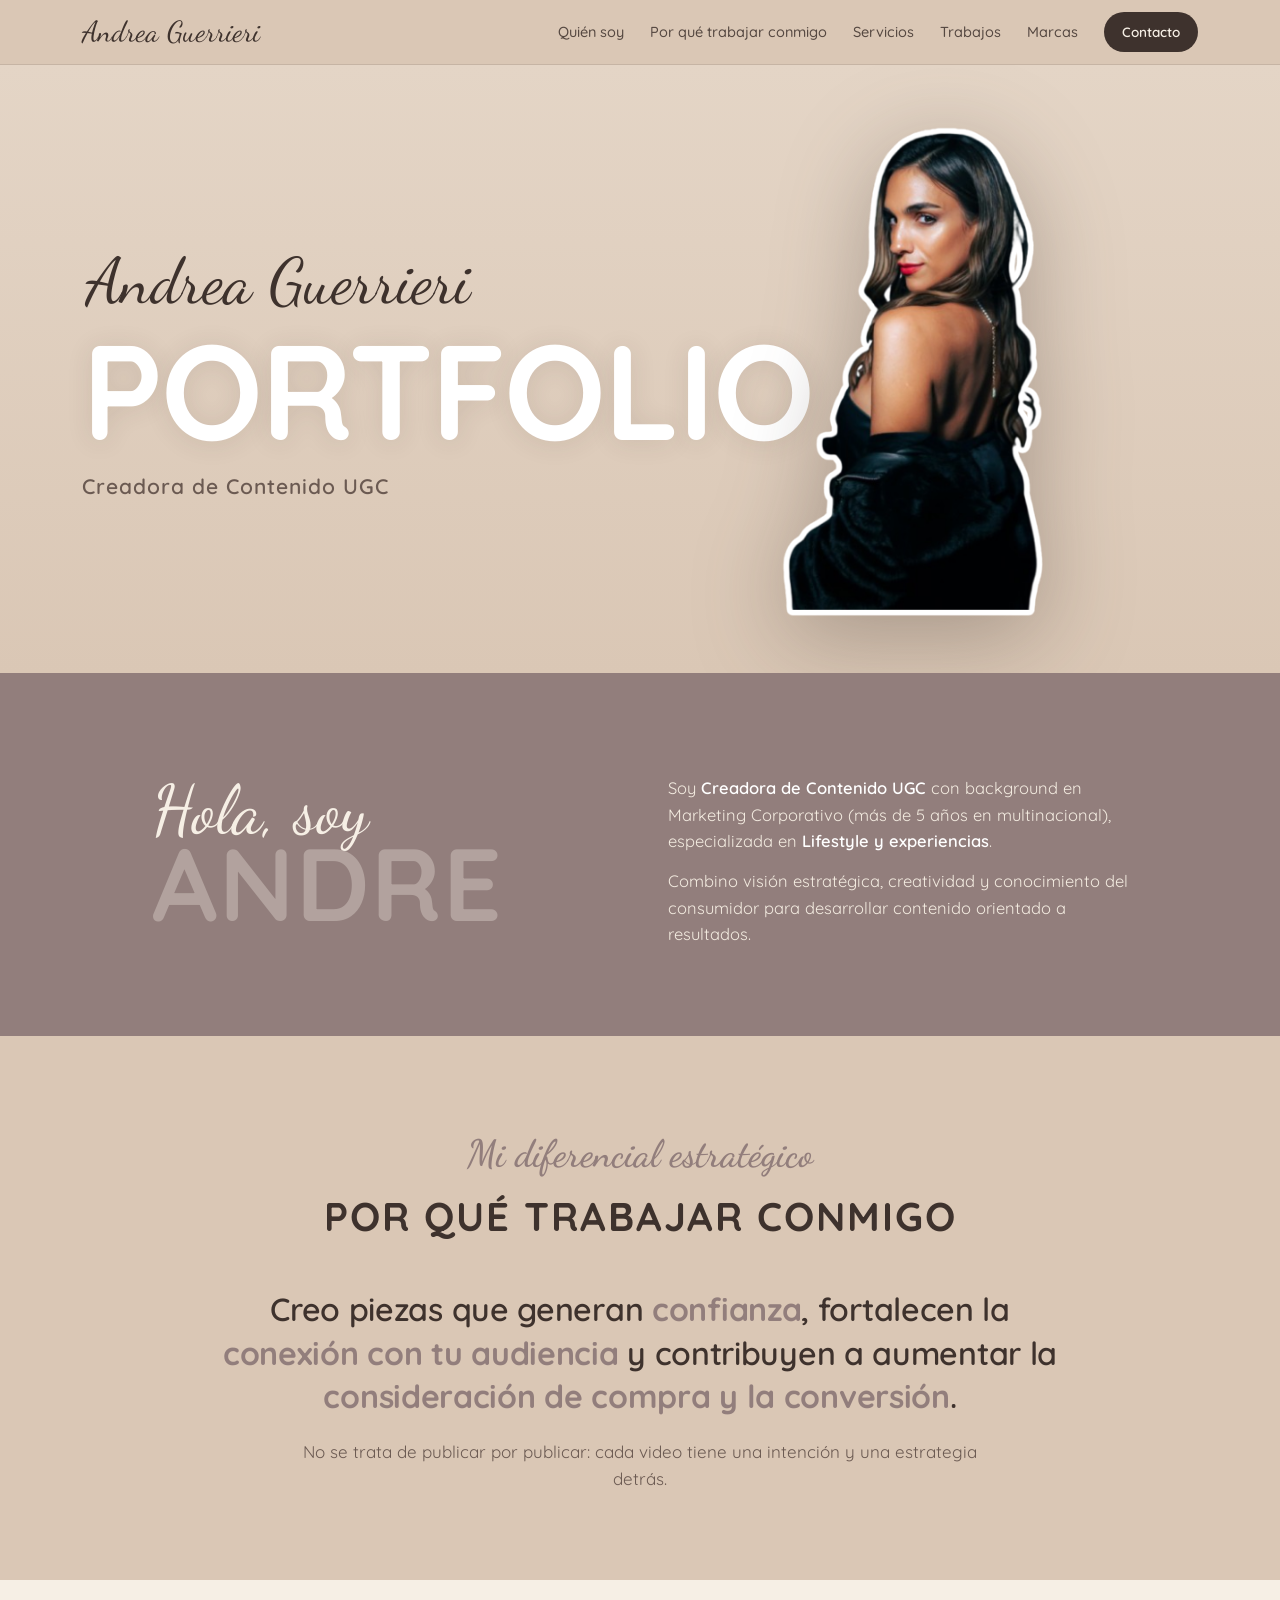
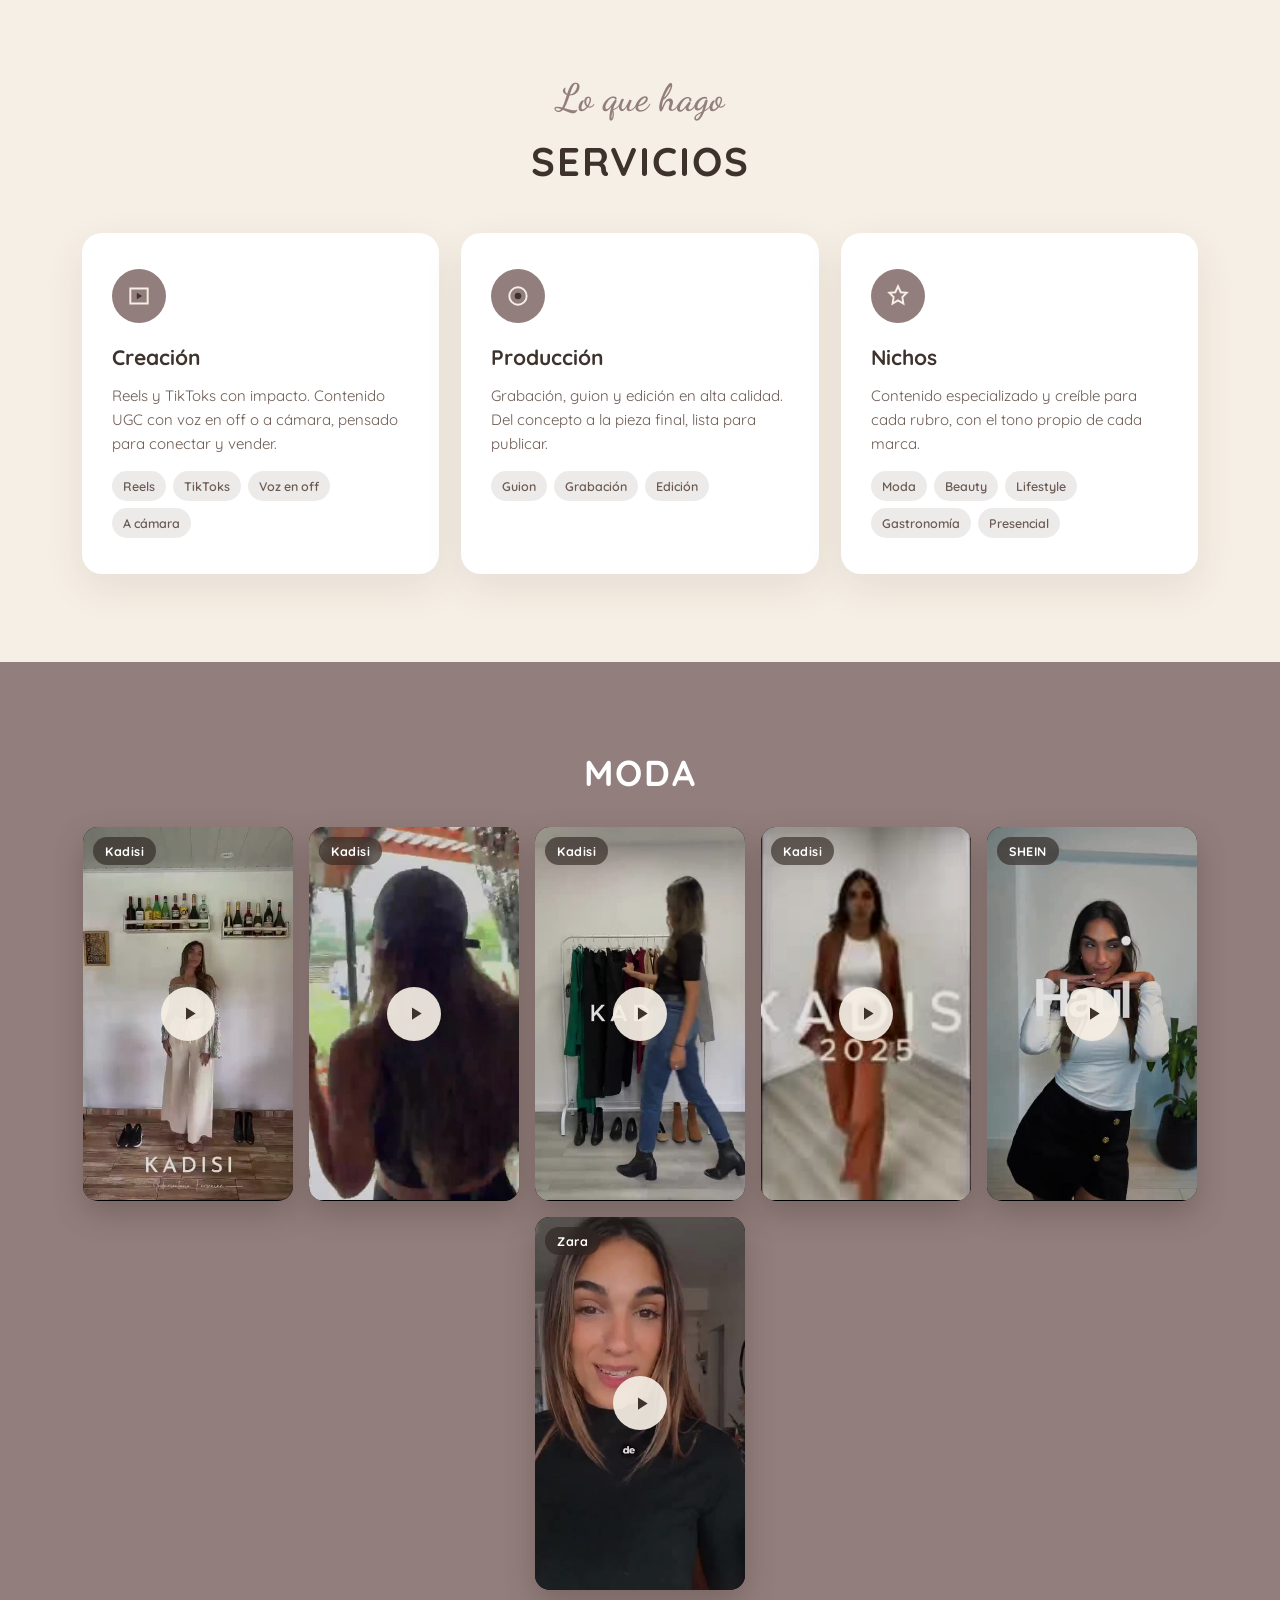
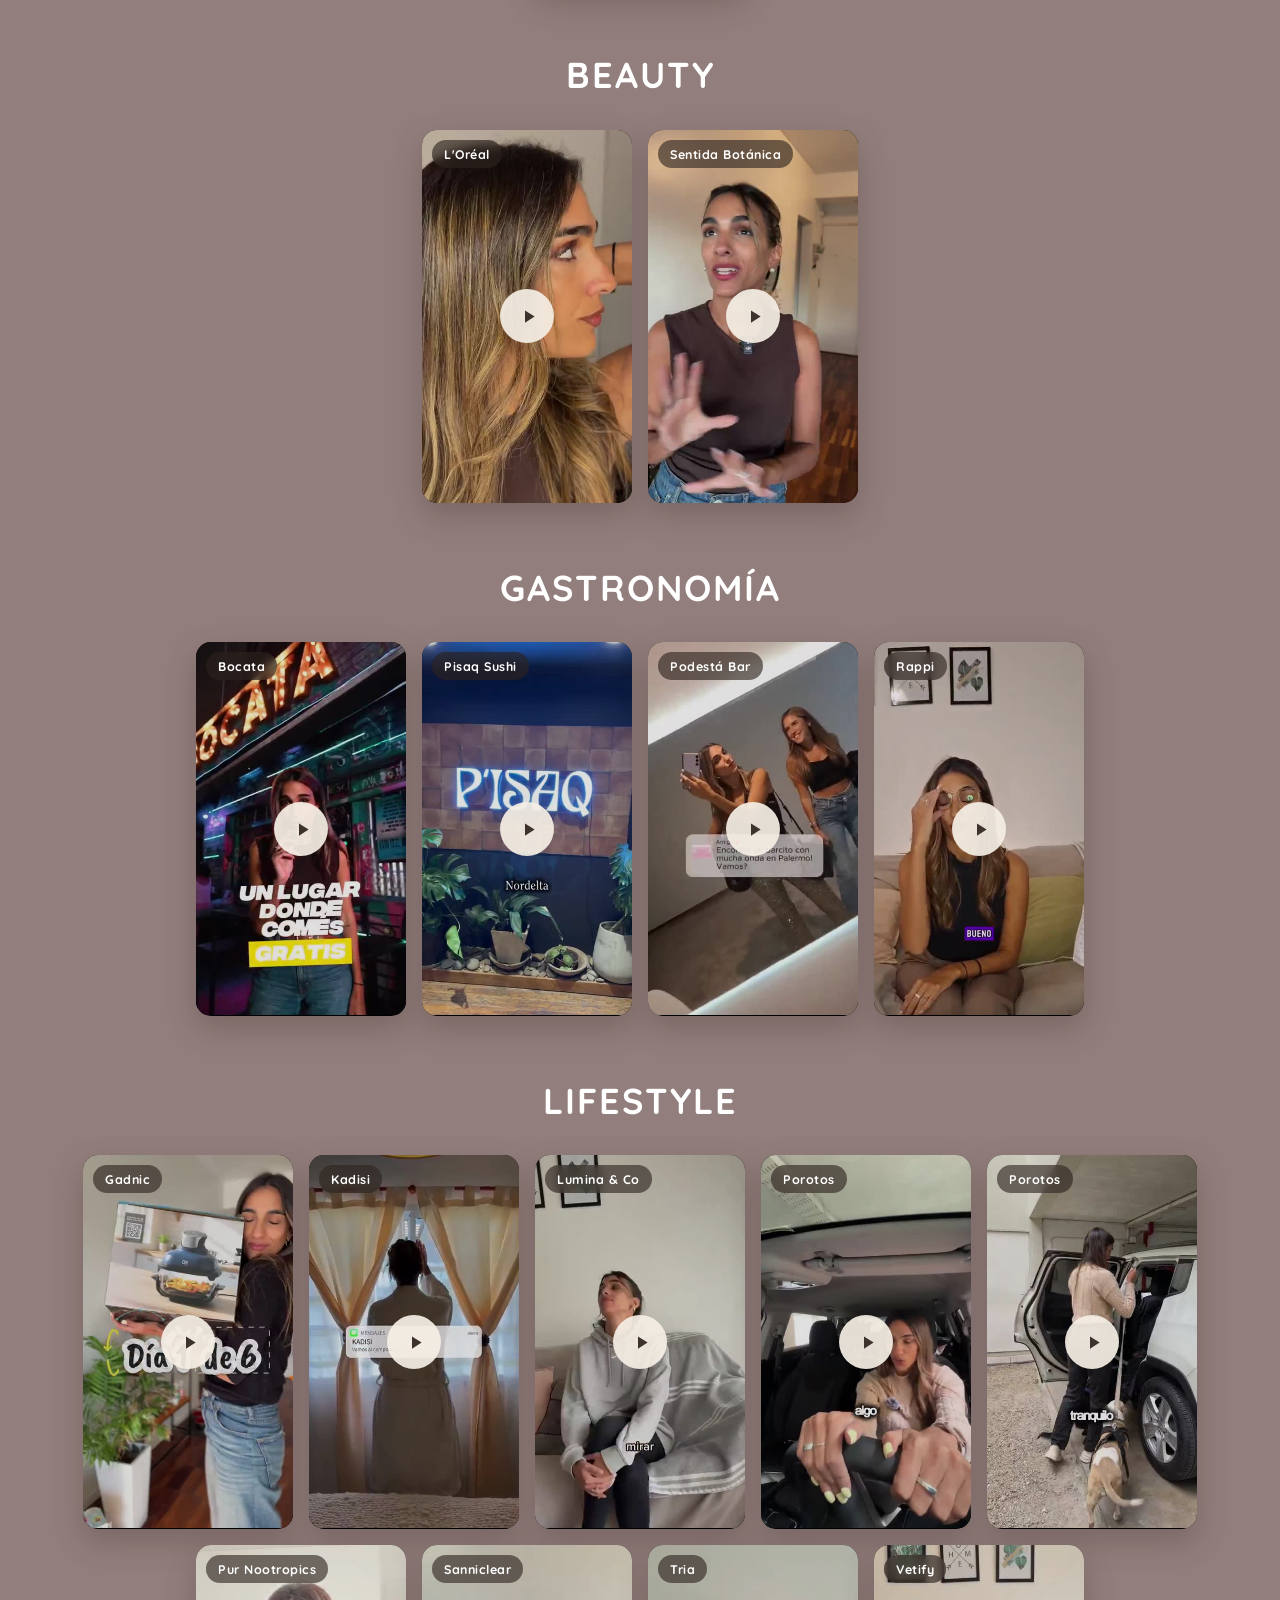
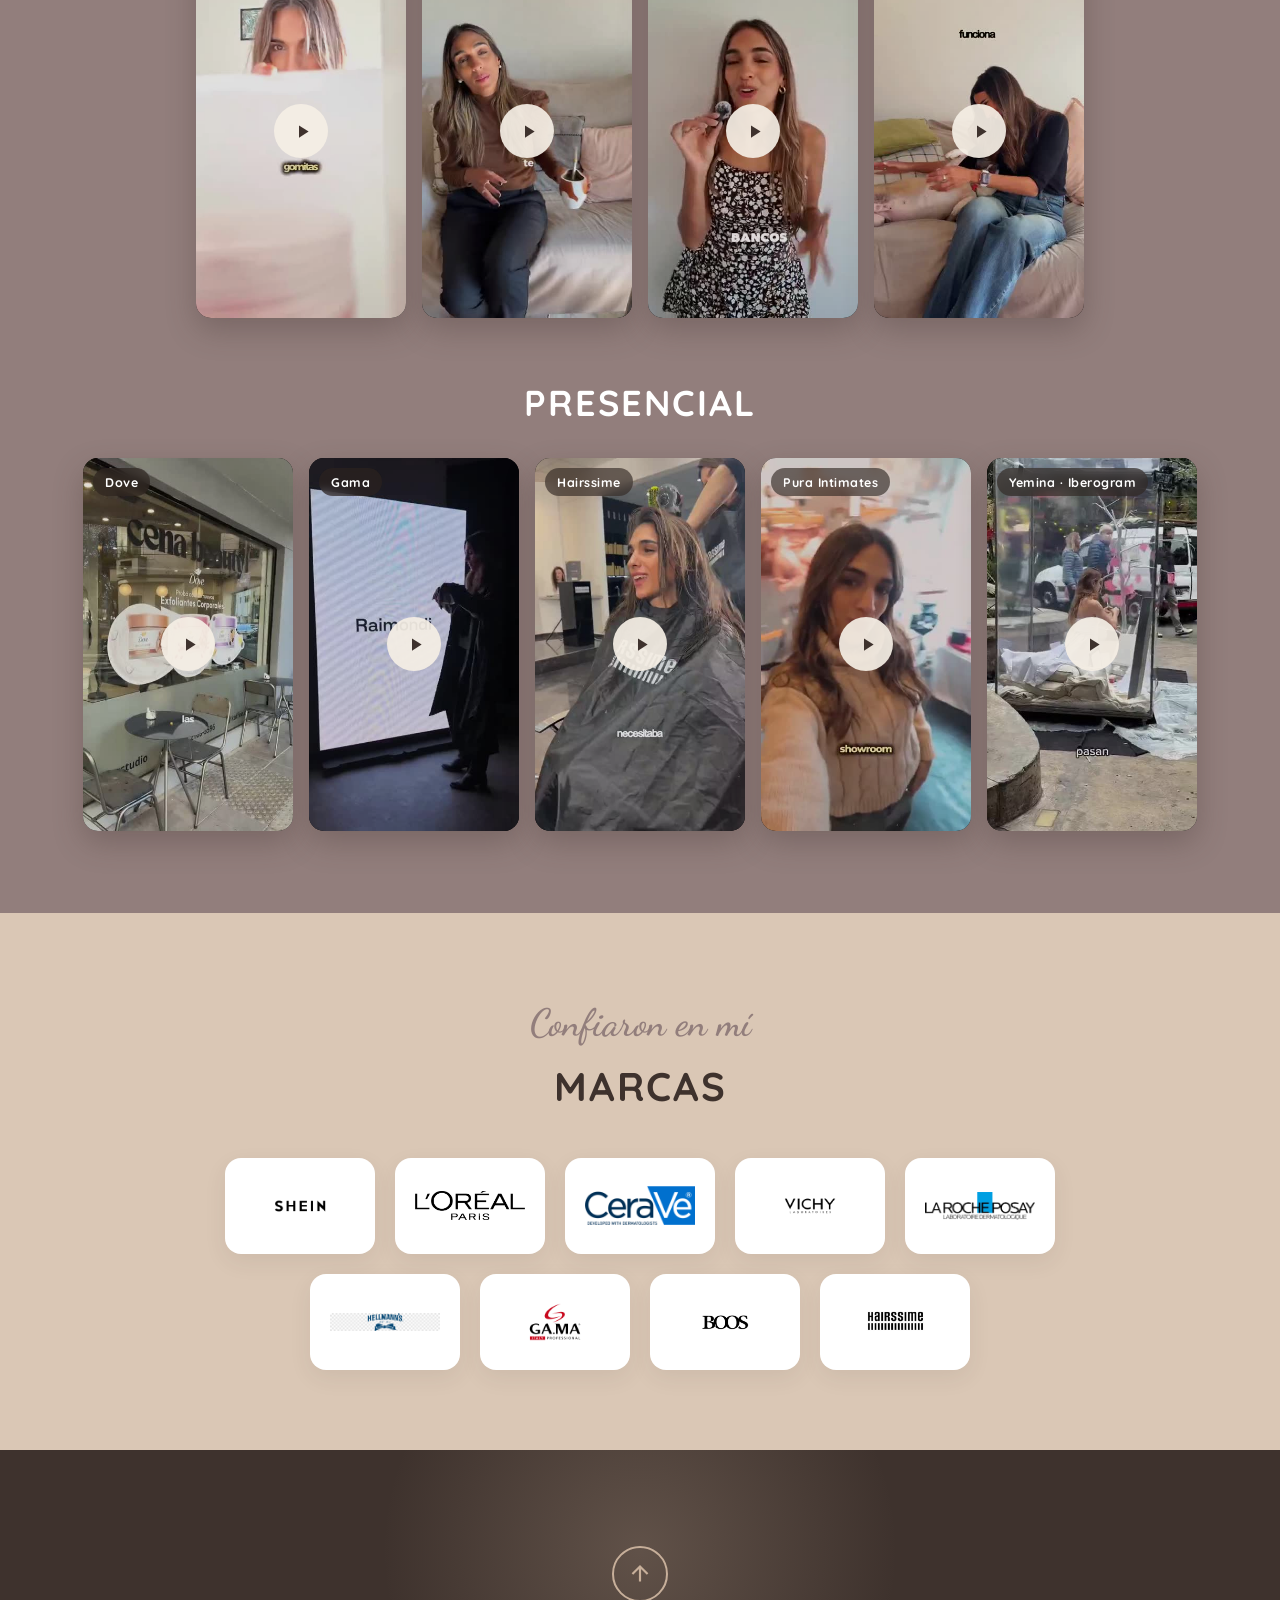
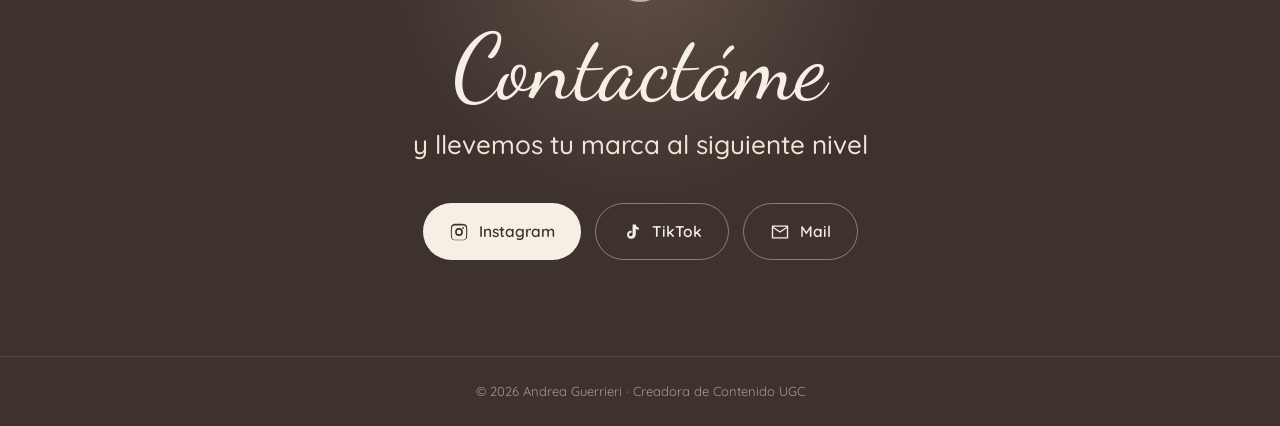
==== commit 819ff3ca: "Fix: botón Contacto del nav no mostraba texto (color)" ====
--- a/index.html
+++ b/index.html
@@ -26,7 +26,7 @@
 nav .links{display:flex;gap:26px;align-items:center}
 nav .links a{color:var(--ink);text-decoration:none;font-weight:500;font-size:14.5px;opacity:.85}
 nav .links a:hover{opacity:1}
-nav .navcta{background:var(--ink);color:var(--cream);padding:9px 18px;border-radius:40px;font-size:13.5px;font-weight:600;opacity:1}
+nav .links a.navcta{background:var(--ink);color:var(--cream);padding:9px 18px;border-radius:40px;font-size:13.5px;font-weight:600;opacity:1}
 .menu-btn{display:none;background:none;border:0;font-size:25px;color:var(--ink);cursor:pointer}
 
 /* HERO */
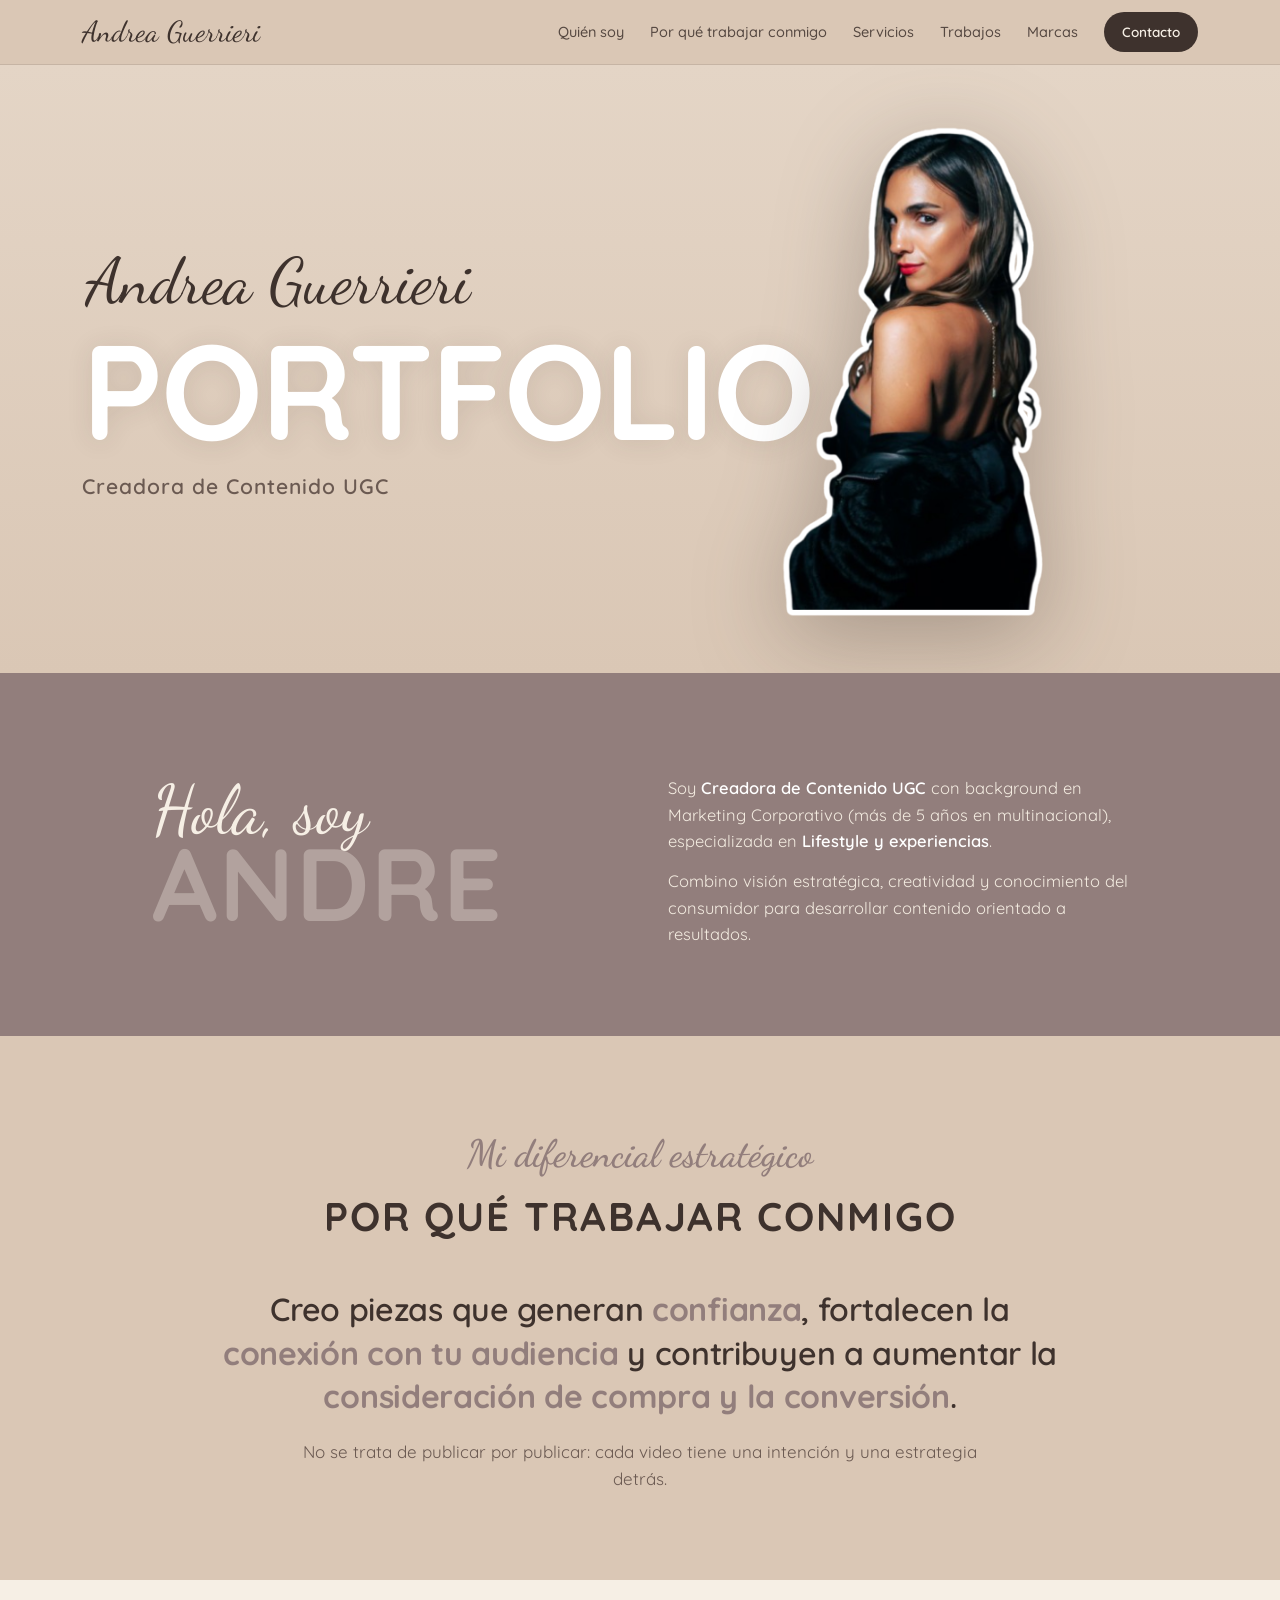
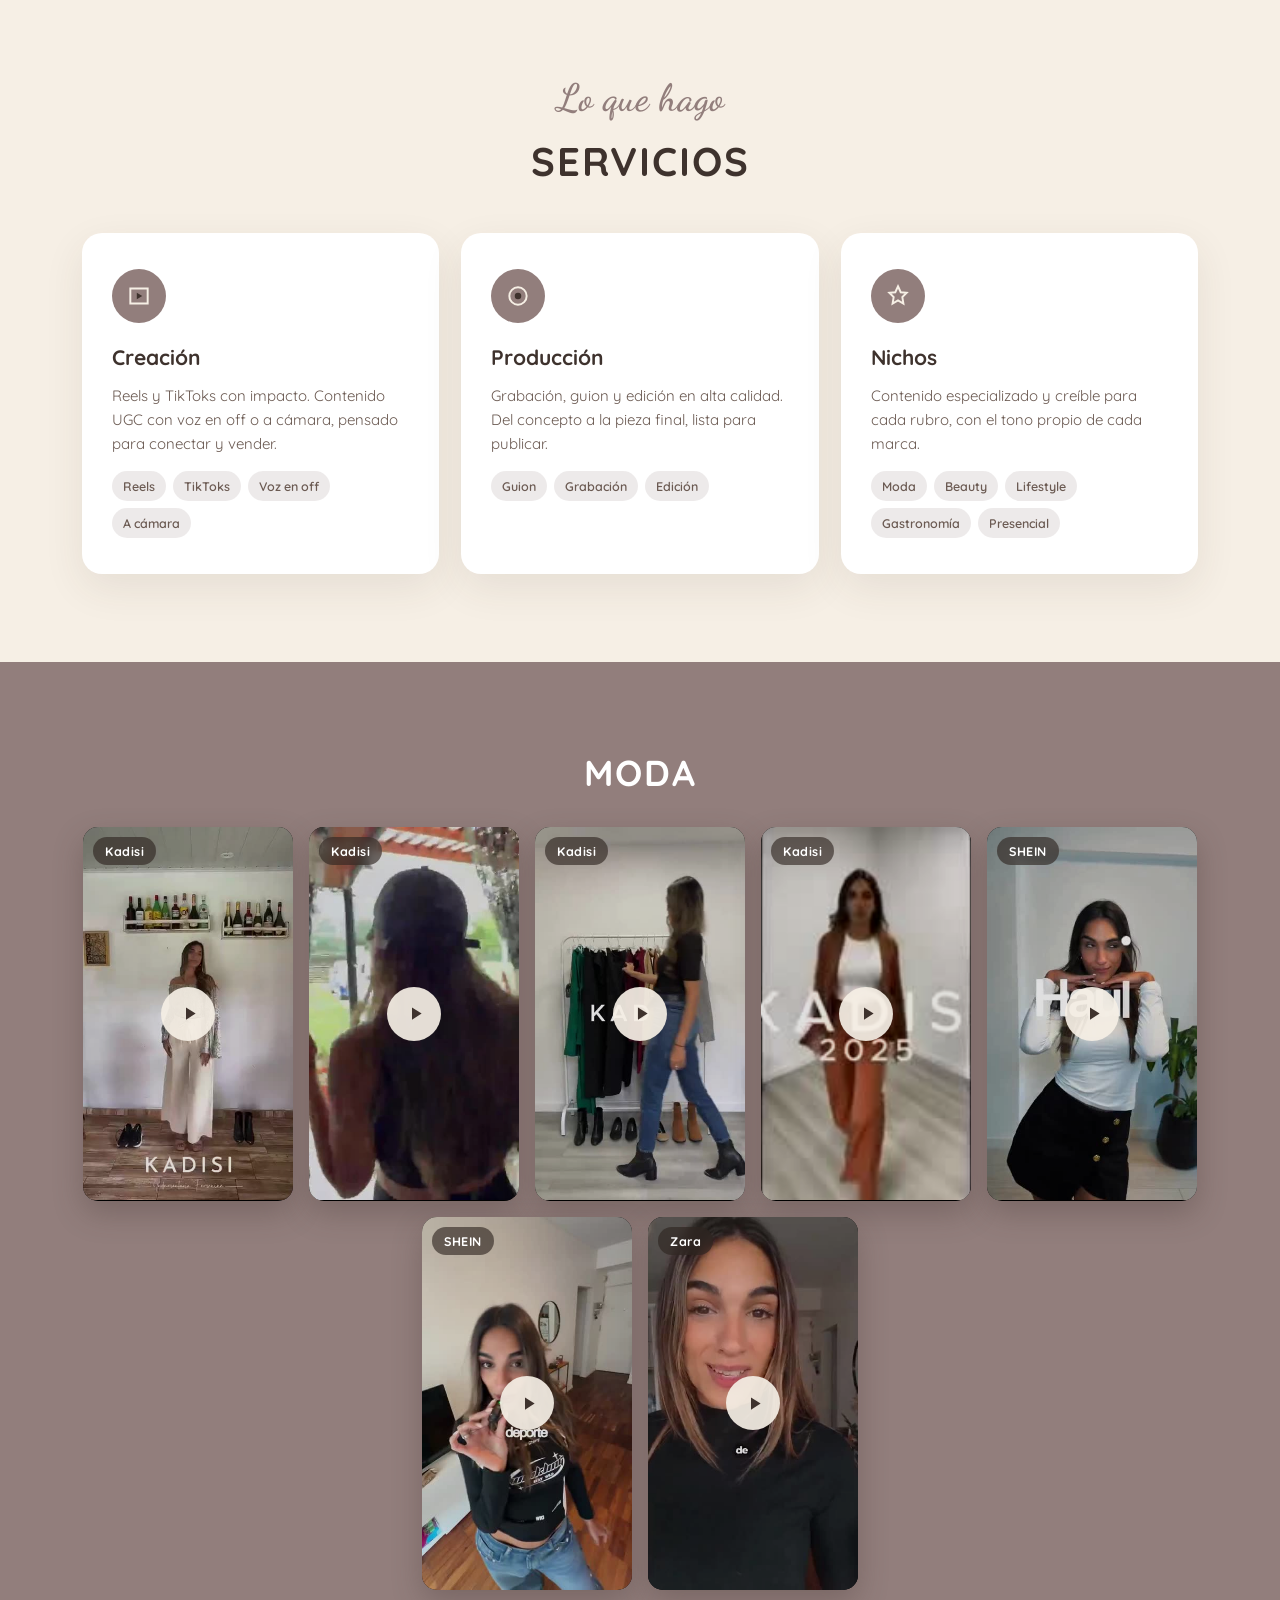
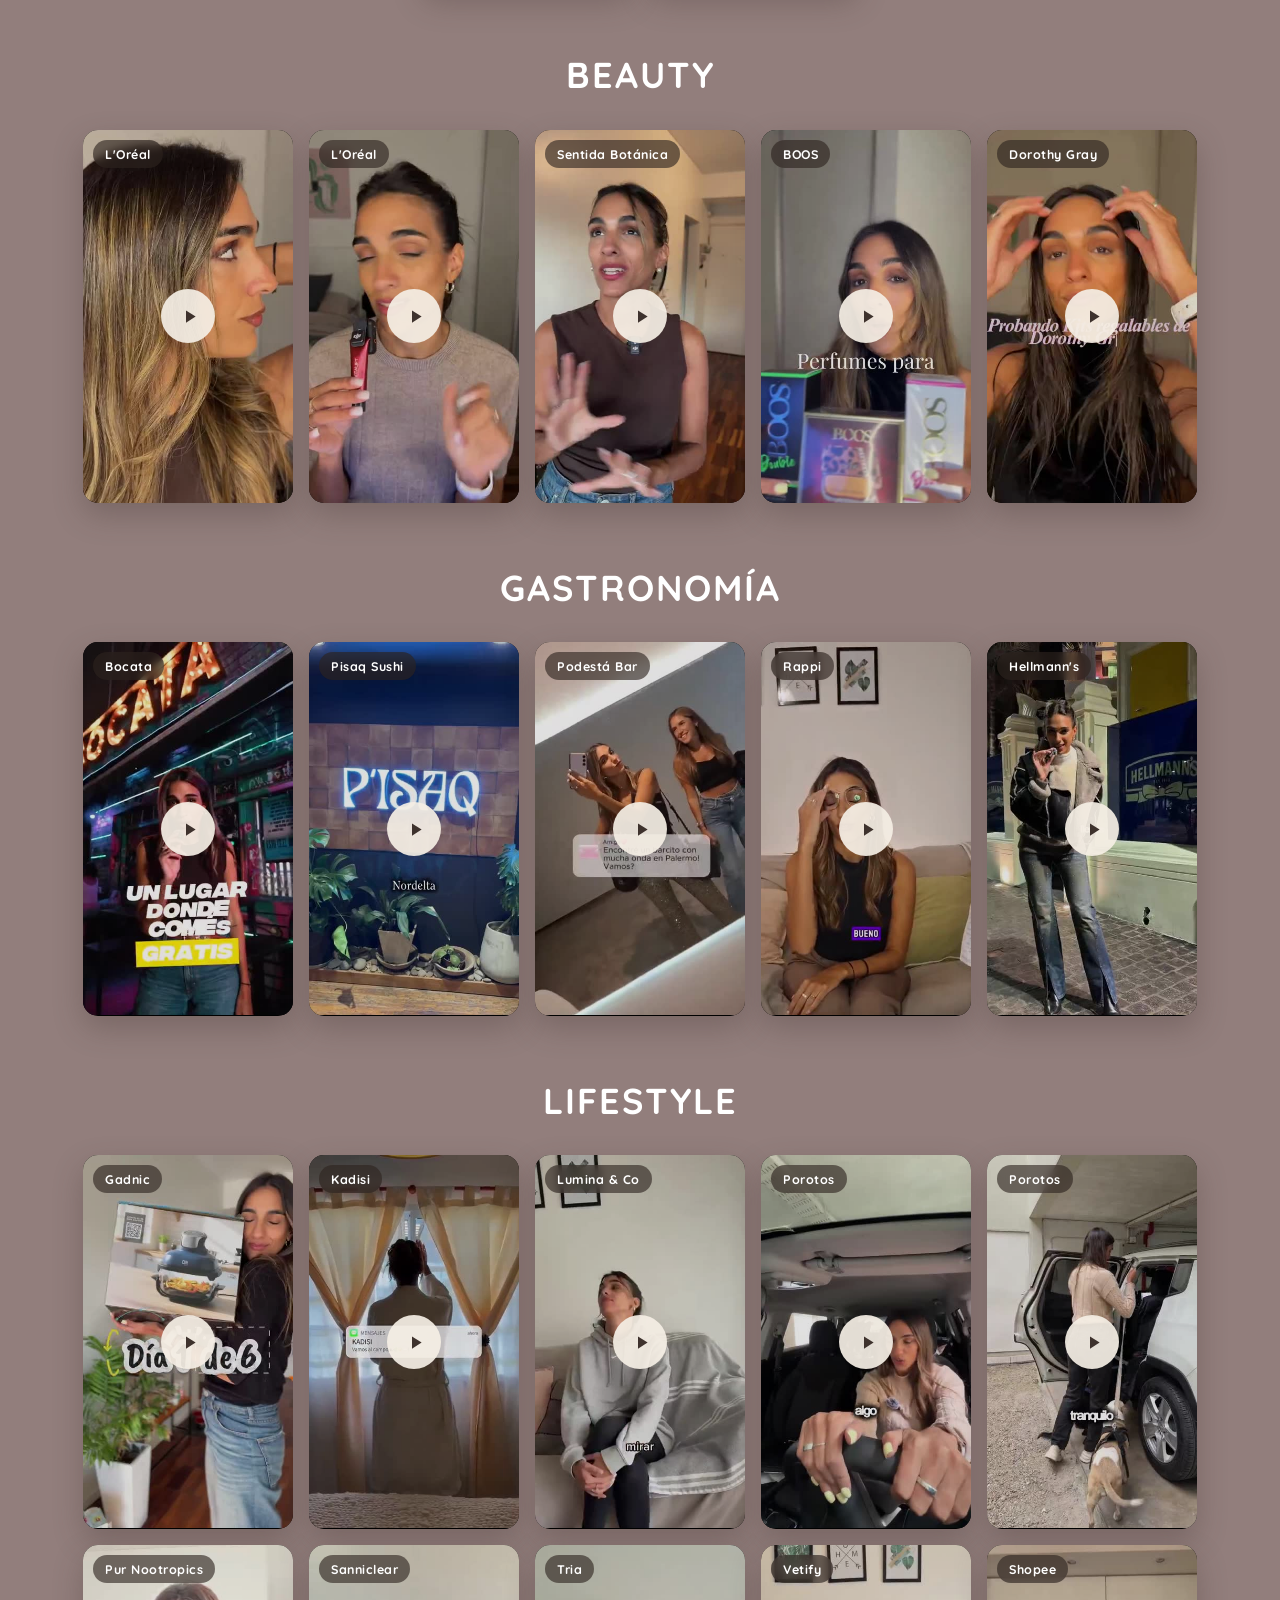
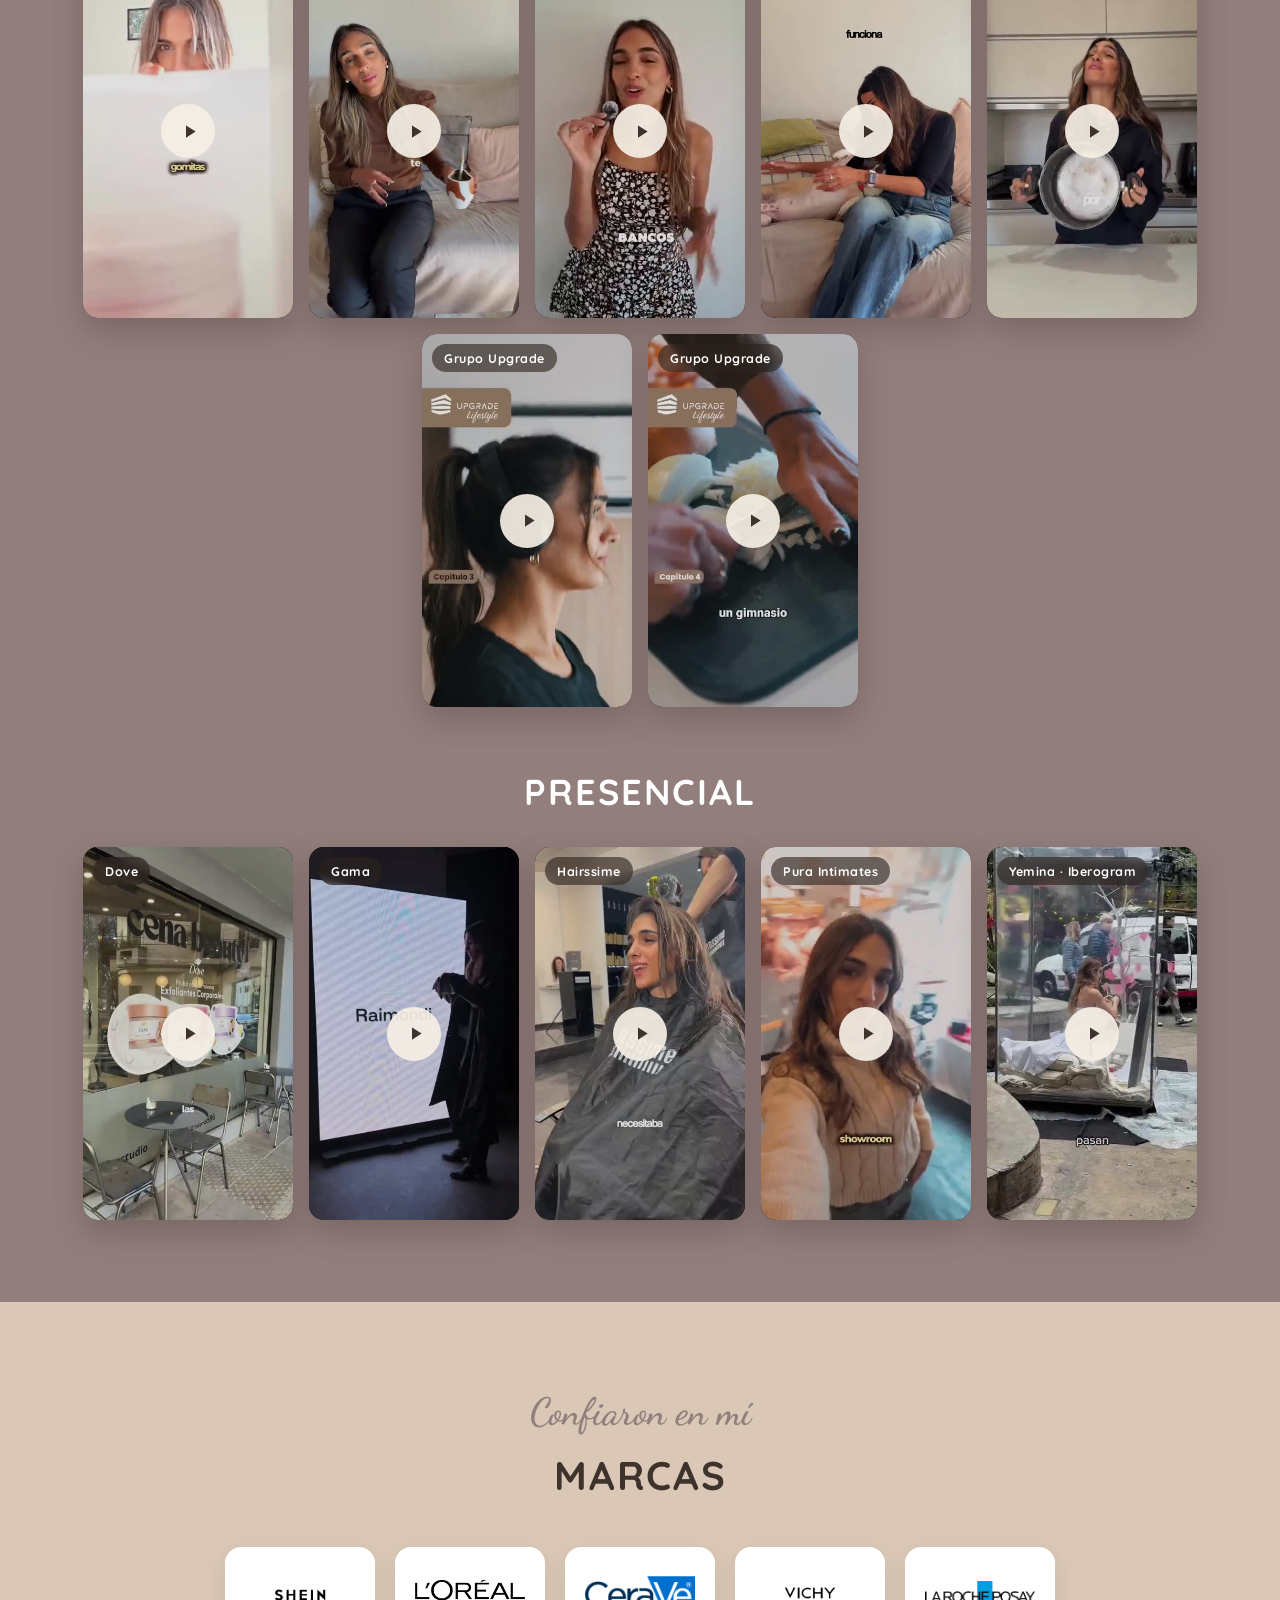
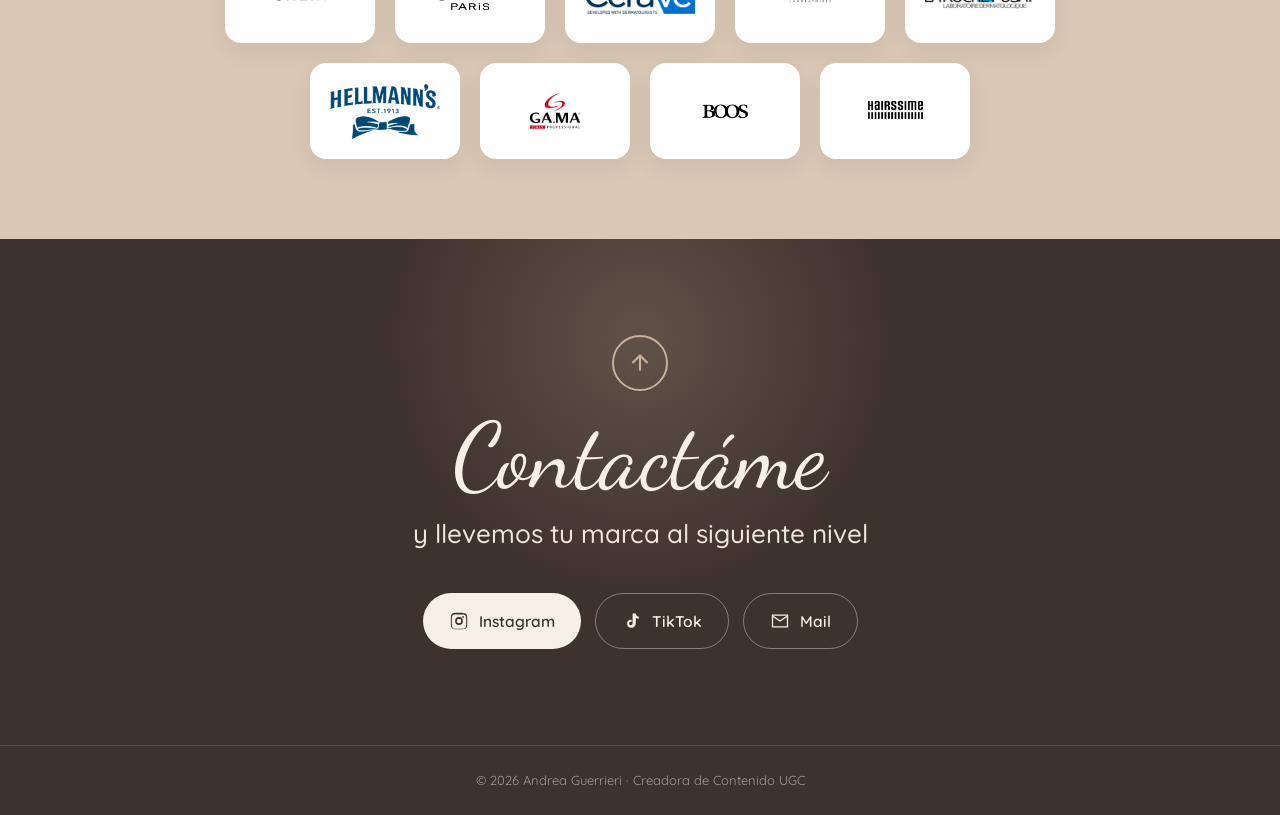
==== commit 6bb155ab: "Agregar 8 videos faltantes (34 total) + logo Hellmann's limpio" ====
--- a/index.html
+++ b/index.html
@@ -220,17 +220,22 @@
 <div class="tile"><video preload="none" playsinline muted poster="vid/moda/kadisi3.jpg"><source src="vid/moda/kadisi3.mp4" type="video/mp4"></video><span class="blabel">Kadisi</span><button class="play" aria-label="Reproducir"><span><svg viewBox="0 0 24 24"><path d="M8 5v14l11-7z"/></svg></span></button></div>
 <div class="tile"><video preload="none" playsinline muted poster="vid/moda/kadisi4.jpg"><source src="vid/moda/kadisi4.mp4" type="video/mp4"></video><span class="blabel">Kadisi</span><button class="play" aria-label="Reproducir"><span><svg viewBox="0 0 24 24"><path d="M8 5v14l11-7z"/></svg></span></button></div>
 <div class="tile"><video preload="none" playsinline muted poster="vid/moda/shein2.jpg"><source src="vid/moda/shein2.mp4" type="video/mp4"></video><span class="blabel">SHEIN</span><button class="play" aria-label="Reproducir"><span><svg viewBox="0 0 24 24"><path d="M8 5v14l11-7z"/></svg></span></button></div>
+<div class="tile"><video preload="none" playsinline muted poster="vid/moda/shein_b.jpg"><source src="vid/moda/shein_b.mp4" type="video/mp4"></video><span class="blabel">SHEIN</span><button class="play" aria-label="Reproducir"><span><svg viewBox="0 0 24 24"><path d="M8 5v14l11-7z"/></svg></span></button></div>
 <div class="tile"><video preload="none" playsinline muted poster="vid/moda/zara.jpg"><source src="vid/moda/zara.mp4" type="video/mp4"></video><span class="blabel">Zara</span><button class="play" aria-label="Reproducir"><span><svg viewBox="0 0 24 24"><path d="M8 5v14l11-7z"/></svg></span></button></div>
 </div></div>
 <div class="niche"><h2 class="niche-title">Beauty</h2><div class="grid">
 <div class="tile"><video preload="none" playsinline muted poster="vid/beauty/loreal_panorama.jpg"><source src="vid/beauty/loreal_panorama.mp4" type="video/mp4"></video><span class="blabel">L'Oréal</span><button class="play" aria-label="Reproducir"><span><svg viewBox="0 0 24 24"><path d="M8 5v14l11-7z"/></svg></span></button></div>
+<div class="tile"><video preload="none" playsinline muted poster="vid/beauty/loreal_revitalift.jpg"><source src="vid/beauty/loreal_revitalift.mp4" type="video/mp4"></video><span class="blabel">L'Oréal</span><button class="play" aria-label="Reproducir"><span><svg viewBox="0 0 24 24"><path d="M8 5v14l11-7z"/></svg></span></button></div>
 <div class="tile"><video preload="none" playsinline muted poster="vid/beauty/sentida_botanica.jpg"><source src="vid/beauty/sentida_botanica.mp4" type="video/mp4"></video><span class="blabel">Sentida Botánica</span><button class="play" aria-label="Reproducir"><span><svg viewBox="0 0 24 24"><path d="M8 5v14l11-7z"/></svg></span></button></div>
+<div class="tile"><video preload="none" playsinline muted poster="vid/beauty/boos.jpg"><source src="vid/beauty/boos.mp4" type="video/mp4"></video><span class="blabel">BOOS</span><button class="play" aria-label="Reproducir"><span><svg viewBox="0 0 24 24"><path d="M8 5v14l11-7z"/></svg></span></button></div>
+<div class="tile"><video preload="none" playsinline muted poster="vid/beauty/dorothy.jpg"><source src="vid/beauty/dorothy.mp4" type="video/mp4"></video><span class="blabel">Dorothy Gray</span><button class="play" aria-label="Reproducir"><span><svg viewBox="0 0 24 24"><path d="M8 5v14l11-7z"/></svg></span></button></div>
 </div></div>
 <div class="niche"><h2 class="niche-title">Gastronomía</h2><div class="grid">
 <div class="tile"><video preload="none" playsinline muted poster="vid/gastro/bocata.jpg"><source src="vid/gastro/bocata.mp4" type="video/mp4"></video><span class="blabel">Bocata</span><button class="play" aria-label="Reproducir"><span><svg viewBox="0 0 24 24"><path d="M8 5v14l11-7z"/></svg></span></button></div>
 <div class="tile"><video preload="none" playsinline muted poster="vid/gastro/pisaq.jpg"><source src="vid/gastro/pisaq.mp4" type="video/mp4"></video><span class="blabel">Pisaq Sushi</span><button class="play" aria-label="Reproducir"><span><svg viewBox="0 0 24 24"><path d="M8 5v14l11-7z"/></svg></span></button></div>
 <div class="tile"><video preload="none" playsinline muted poster="vid/gastro/podesta.jpg"><source src="vid/gastro/podesta.mp4" type="video/mp4"></video><span class="blabel">Podestá Bar</span><button class="play" aria-label="Reproducir"><span><svg viewBox="0 0 24 24"><path d="M8 5v14l11-7z"/></svg></span></button></div>
 <div class="tile"><video preload="none" playsinline muted poster="vid/gastro/rappi.jpg"><source src="vid/gastro/rappi.mp4" type="video/mp4"></video><span class="blabel">Rappi</span><button class="play" aria-label="Reproducir"><span><svg viewBox="0 0 24 24"><path d="M8 5v14l11-7z"/></svg></span></button></div>
+<div class="tile"><video preload="none" playsinline muted poster="vid/gastro/hellmanns.jpg"><source src="vid/gastro/hellmanns.mp4" type="video/mp4"></video><span class="blabel">Hellmann's</span><button class="play" aria-label="Reproducir"><span><svg viewBox="0 0 24 24"><path d="M8 5v14l11-7z"/></svg></span></button></div>
 </div></div>
 <div class="niche"><h2 class="niche-title">Lifestyle</h2><div class="grid">
 <div class="tile"><video preload="none" playsinline muted poster="vid/lifestyle/gadnic.jpg"><source src="vid/lifestyle/gadnic.mp4" type="video/mp4"></video><span class="blabel">Gadnic</span><button class="play" aria-label="Reproducir"><span><svg viewBox="0 0 24 24"><path d="M8 5v14l11-7z"/></svg></span></button></div>
@@ -242,6 +247,9 @@
 <div class="tile"><video preload="none" playsinline muted poster="vid/lifestyle/sanniclear.jpg"><source src="vid/lifestyle/sanniclear.mp4" type="video/mp4"></video><span class="blabel">Sanniclear</span><button class="play" aria-label="Reproducir"><span><svg viewBox="0 0 24 24"><path d="M8 5v14l11-7z"/></svg></span></button></div>
 <div class="tile"><video preload="none" playsinline muted poster="vid/lifestyle/tria.jpg"><source src="vid/lifestyle/tria.mp4" type="video/mp4"></video><span class="blabel">Tria</span><button class="play" aria-label="Reproducir"><span><svg viewBox="0 0 24 24"><path d="M8 5v14l11-7z"/></svg></span></button></div>
 <div class="tile"><video preload="none" playsinline muted poster="vid/lifestyle/vetify.jpg"><source src="vid/lifestyle/vetify.mp4" type="video/mp4"></video><span class="blabel">Vetify</span><button class="play" aria-label="Reproducir"><span><svg viewBox="0 0 24 24"><path d="M8 5v14l11-7z"/></svg></span></button></div>
+<div class="tile"><video preload="none" playsinline muted poster="vid/lifestyle/shopee.jpg"><source src="vid/lifestyle/shopee.mp4" type="video/mp4"></video><span class="blabel">Shopee</span><button class="play" aria-label="Reproducir"><span><svg viewBox="0 0 24 24"><path d="M8 5v14l11-7z"/></svg></span></button></div>
+<div class="tile"><video preload="none" playsinline muted poster="vid/lifestyle/upgrade1.jpg"><source src="vid/lifestyle/upgrade1.mp4" type="video/mp4"></video><span class="blabel">Grupo Upgrade</span><button class="play" aria-label="Reproducir"><span><svg viewBox="0 0 24 24"><path d="M8 5v14l11-7z"/></svg></span></button></div>
+<div class="tile"><video preload="none" playsinline muted poster="vid/lifestyle/upgrade2.jpg"><source src="vid/lifestyle/upgrade2.mp4" type="video/mp4"></video><span class="blabel">Grupo Upgrade</span><button class="play" aria-label="Reproducir"><span><svg viewBox="0 0 24 24"><path d="M8 5v14l11-7z"/></svg></span></button></div>
 </div></div>
 <div class="niche"><h2 class="niche-title">Presencial</h2><div class="grid">
 <div class="tile"><video preload="none" playsinline muted poster="vid/presencial/dove.jpg"><source src="vid/presencial/dove.mp4" type="video/mp4"></video><span class="blabel">Dove</span><button class="play" aria-label="Reproducir"><span><svg viewBox="0 0 24 24"><path d="M8 5v14l11-7z"/></svg></span></button></div>
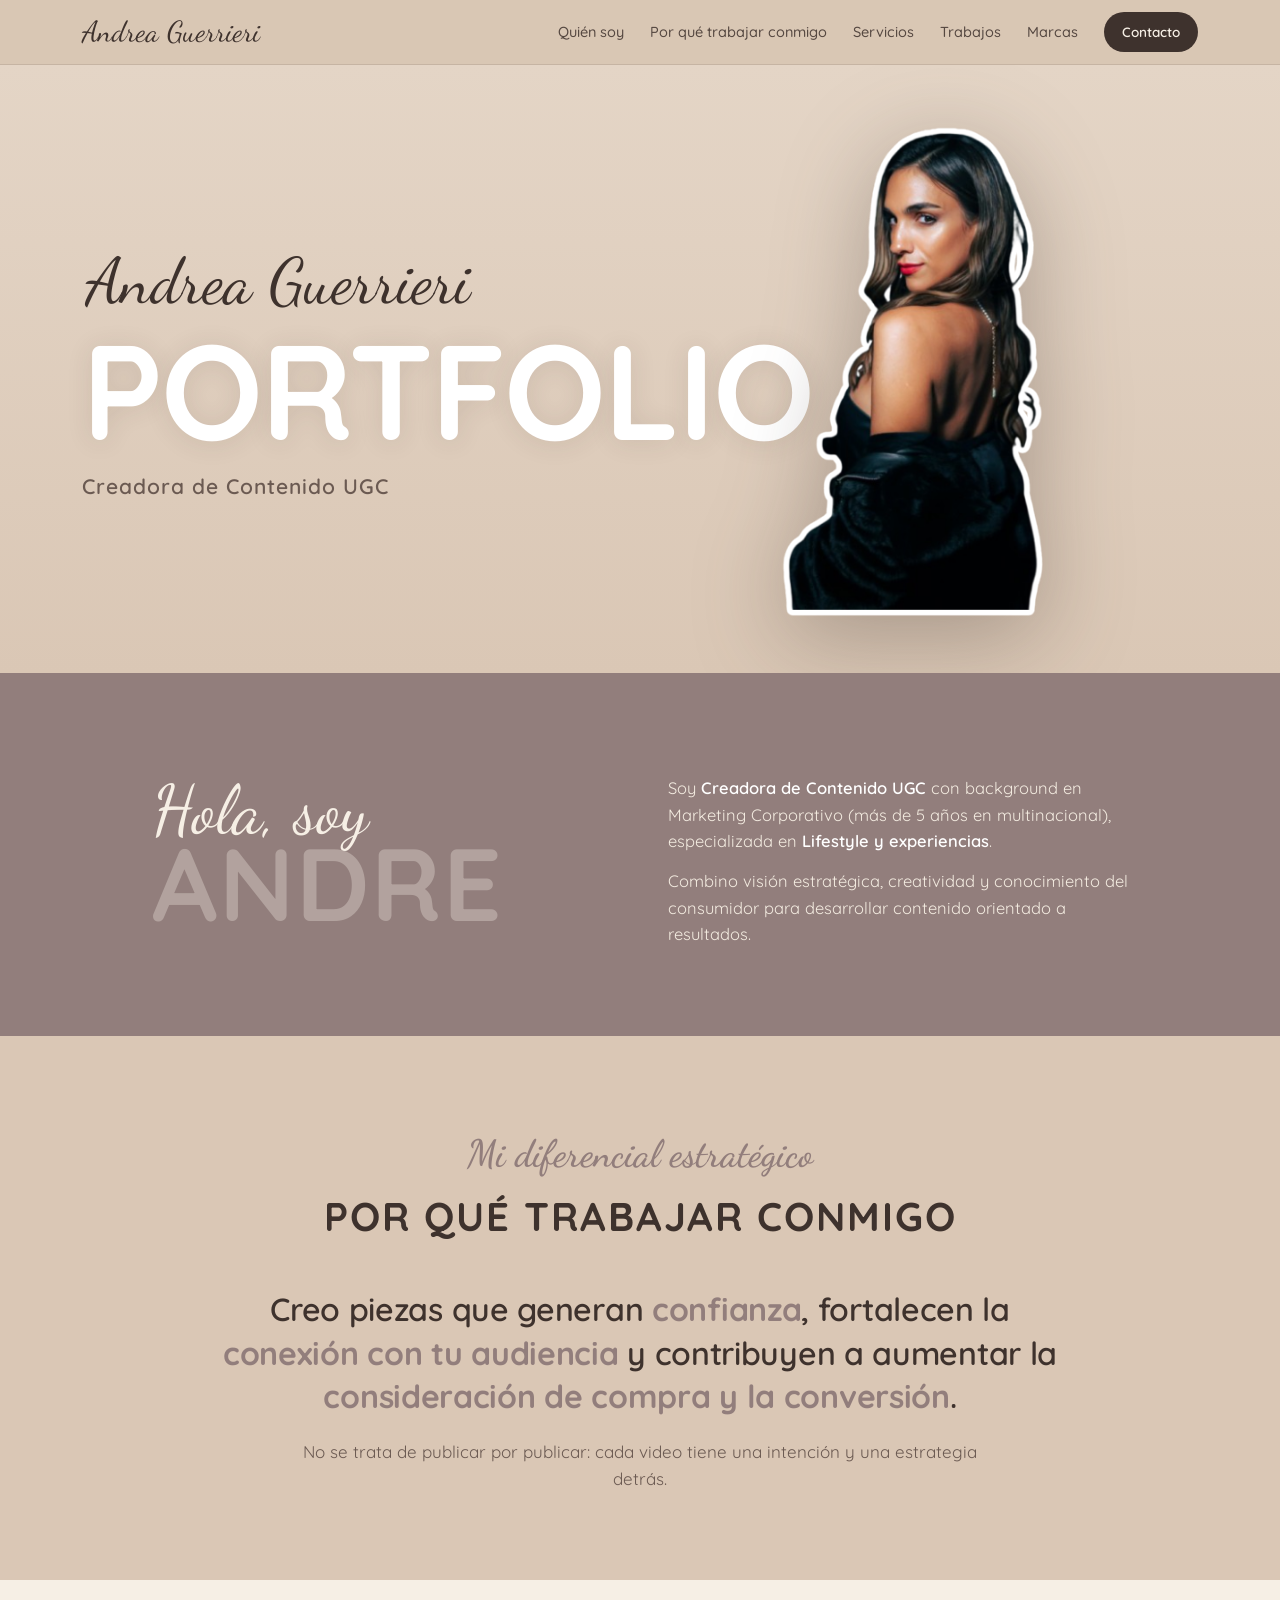
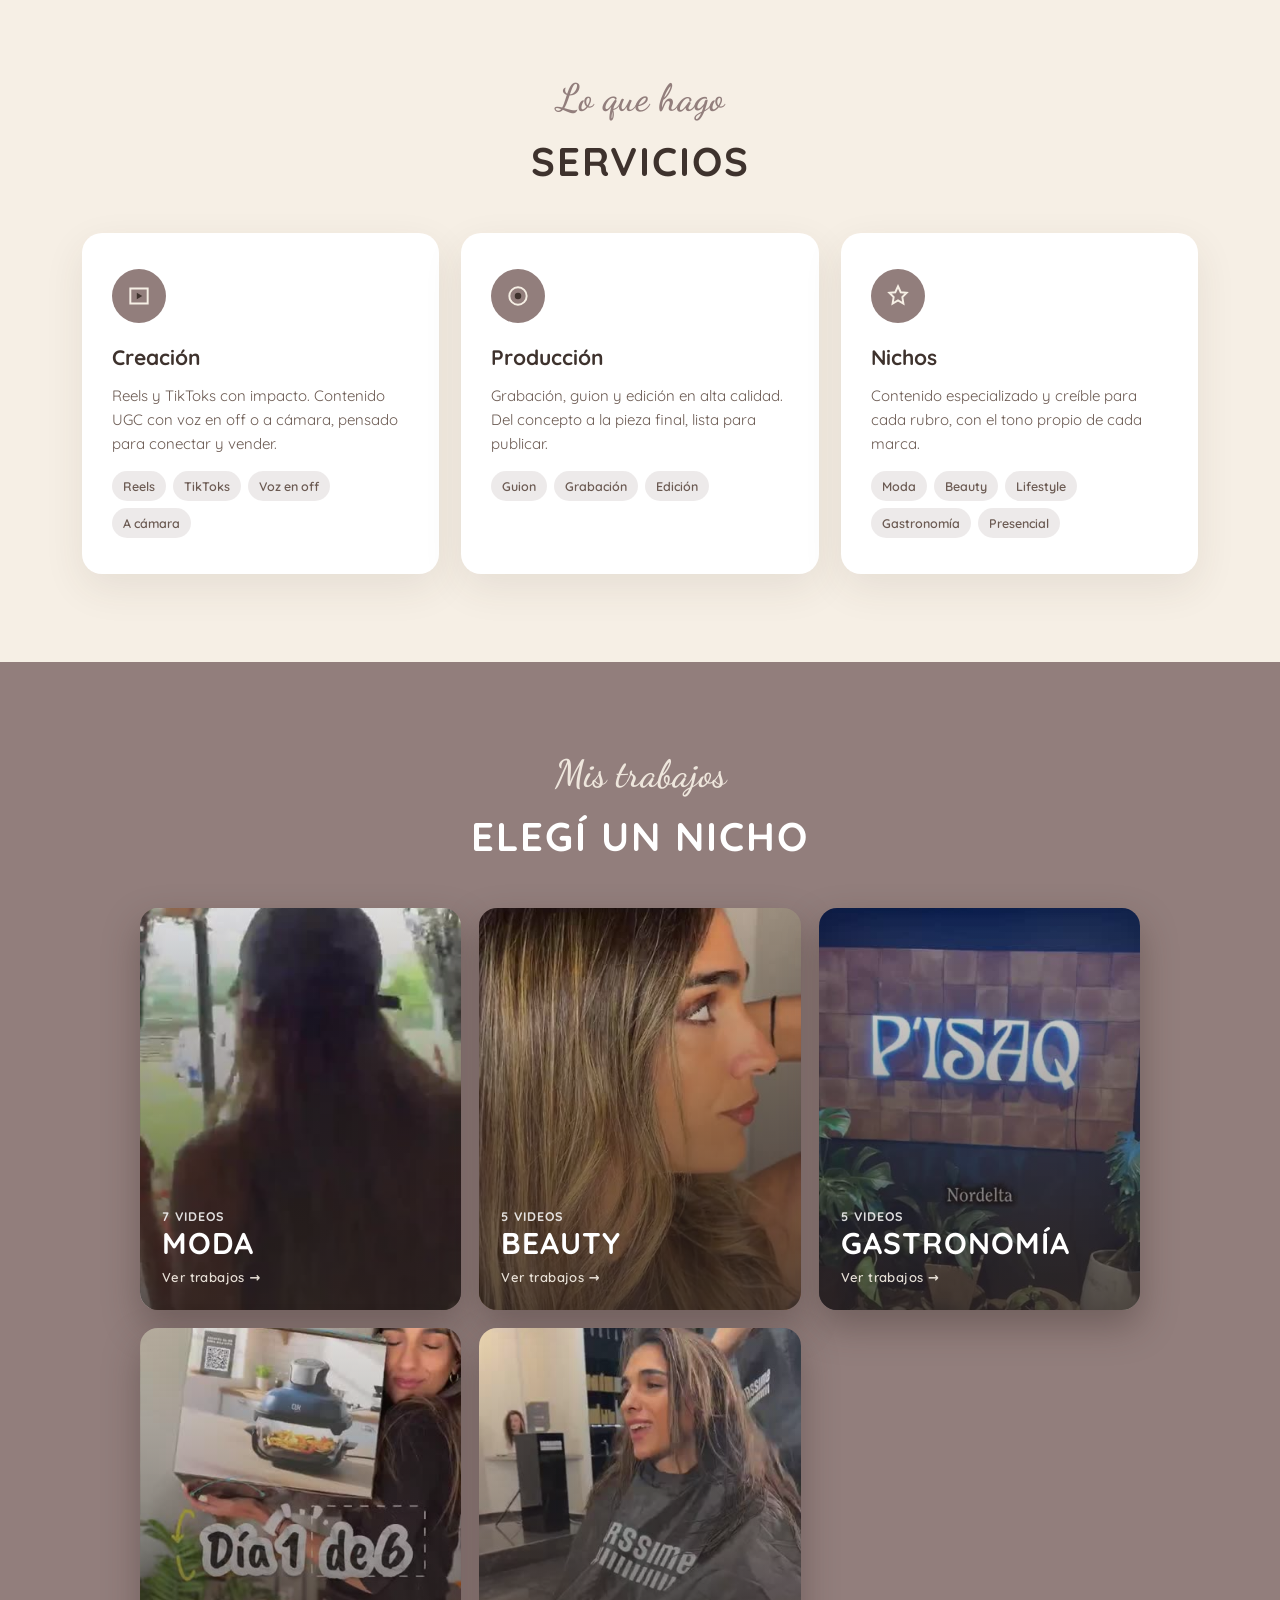
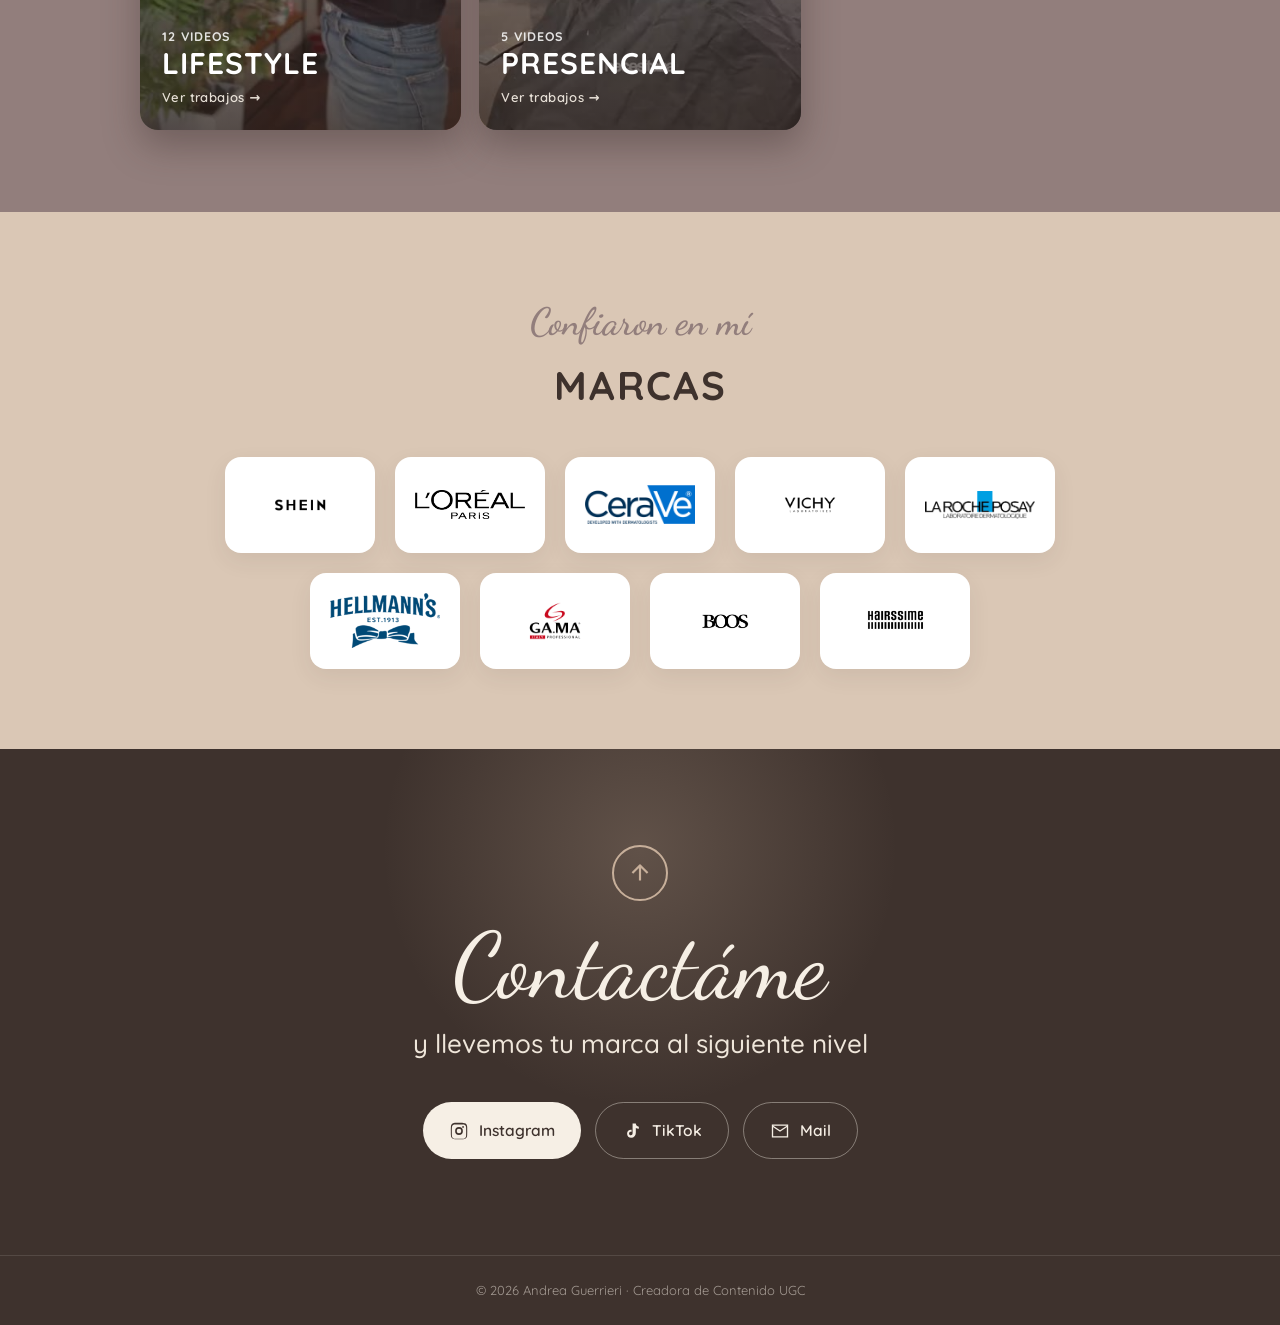
==== commit e7a5d559: "Sitio multipagina: Trabajos por tarjetas de nicho + pagina por nicho" ====
--- a/index.html
+++ b/index.html
@@ -4,142 +4,12 @@
 <meta charset="utf-8">
 <meta name="viewport" content="width=device-width, initial-scale=1">
 <title>Andrea Guerrieri · UGC</title>
-<meta name="description" content="Andrea Guerrieri — Creadora de Contenido UGC. Moda, Beauty, Lifestyle, Gastronomía y Presencial. Reels y TikToks que generan confianza y conversión.">
 <link rel="preconnect" href="https://fonts.googleapis.com">
 <link rel="preconnect" href="https://fonts.gstatic.com" crossorigin>
 <link href="https://fonts.googleapis.com/css2?family=Dancing+Script:wght@500;600;700&family=Quicksand:wght@400;500;600;700&display=swap" rel="stylesheet">
-<style>
-:root{
-  --beige:#DAC7B5; --beige2:#E4D5C6; --mauve:#927E7C; --cream:#F6EFE5;
-  --ink:#3E322D; --soft:#6b5a52; --tan:#C7AF9A; --maxw:1180px;
-}
-*{margin:0;padding:0;box-sizing:border-box}
-html{scroll-behavior:smooth}
-body{font-family:'Quicksand',system-ui,sans-serif;color:var(--ink);background:var(--beige);line-height:1.6;-webkit-font-smoothing:antialiased;overflow-x:hidden}
-img{max-width:100%;display:block}
-.wrap{max-width:var(--maxw);margin:0 auto;padding:0 32px}
-
-/* NAV */
-nav{position:sticky;top:0;z-index:50;background:rgba(218,199,181,.9);backdrop-filter:blur(10px);border-bottom:1px solid rgba(62,50,45,.12)}
-nav .wrap{display:flex;align-items:center;justify-content:space-between;height:64px}
-nav .brand{font-family:'Dancing Script',cursive;font-size:29px;color:var(--ink);text-decoration:none}
-nav .links{display:flex;gap:26px;align-items:center}
-nav .links a{color:var(--ink);text-decoration:none;font-weight:500;font-size:14.5px;opacity:.85}
-nav .links a:hover{opacity:1}
-nav .links a.navcta{background:var(--ink);color:var(--cream);padding:9px 18px;border-radius:40px;font-size:13.5px;font-weight:600;opacity:1}
-.menu-btn{display:none;background:none;border:0;font-size:25px;color:var(--ink);cursor:pointer}
-
-/* HERO */
-.hero{background:linear-gradient(180deg,var(--beige2),var(--beige));overflow:hidden}
-.hero .wrap{display:grid;grid-template-columns:auto 1fr;gap:0;align-items:center;padding-top:52px;padding-bottom:56px}
-.hero .name{font-family:'Dancing Script',cursive;font-size:clamp(38px,5vw,78px);color:var(--ink);margin-left:4px;margin-bottom:-6px}
-.hero h1{font-weight:700;font-size:clamp(54px,10.5vw,144px);letter-spacing:-2px;color:#fff;line-height:.94;text-shadow:0 2px 26px rgba(62,50,45,.12)}
-.hero .role{margin-top:16px;font-size:clamp(16px,2vw,21px);font-weight:600;letter-spacing:1px;color:var(--soft)}
-.hero .photo{justify-self:start;align-self:center;display:flex;justify-content:flex-start;margin-left:-110px}
-.hero .photo img{width:min(400px,40vw);max-width:none;filter:drop-shadow(0 20px 45px rgba(62,50,45,.34))}
-
-/* SECTION SHELL */
-section{position:relative}
-.shead{text-align:center;margin-bottom:40px}
-.shead .ey{font-family:'Dancing Script',cursive;font-weight:600;font-size:clamp(26px,3.6vw,38px);color:var(--mauve);display:block;margin-bottom:0}
-.shead .ti{font-weight:700;font-size:clamp(26px,3.6vw,40px);letter-spacing:2px;text-transform:uppercase}
-.shead.light .ey{color:var(--cream);opacity:.9}
-.shead.light .ti{color:#fff}
-
-/* QUIEN SOY */
-.quien{background:var(--mauve);color:var(--cream)}
-.quien .wrap{padding:88px 32px;display:grid;grid-template-columns:1fr 1fr;gap:56px;align-items:center;max-width:1040px}
-.quien .hi{font-family:'Dancing Script',cursive;font-size:clamp(40px,5.5vw,68px);color:var(--cream);line-height:.9}
-.quien .andre{font-weight:700;font-size:clamp(52px,8vw,110px);letter-spacing:2px;color:rgba(246,239,229,.32);line-height:.9;text-transform:uppercase;margin-top:-4px}
-.quien p{font-size:16.5px;color:#f3ebe0;margin-top:14px}
-.quien p b{color:#fff;font-weight:600}
-
-/* PORQUE */
-.porque{background:var(--beige)}
-.porque .wrap{padding:88px 32px;text-align:center;max-width:900px}
-.porque .lead{font-size:clamp(21px,3vw,32px);color:var(--ink);line-height:1.35;font-weight:600;letter-spacing:-.3px}
-.porque .lead b{color:var(--mauve);font-weight:700}
-.porque .p{margin-top:20px;font-size:17px;color:var(--soft);max-width:680px;margin-left:auto;margin-right:auto}
-
-/* SERVICIOS */
-.serv{background:var(--cream)}
-.serv .wrap{padding:88px 32px}
-.cards{display:flex;flex-wrap:wrap;gap:22px}
-.card{flex:1 1 280px;background:#fff;border-radius:20px;padding:36px 30px;box-shadow:0 14px 40px rgba(62,50,45,.09)}
-.card .ic{width:54px;height:54px;border-radius:50%;background:var(--mauve);display:flex;align-items:center;justify-content:center;margin-bottom:18px}
-.card .ic svg{width:26px;height:26px;stroke:var(--cream);fill:none;stroke-width:1.8}
-.card h3{font-size:21px;font-weight:700;margin-bottom:9px}
-.card p{font-size:15px;color:var(--soft)}
-.card .tags{margin-top:15px;display:flex;flex-wrap:wrap;gap:7px}
-.card .tags span{font-size:12.5px;font-weight:600;background:rgba(146,126,124,.16);color:var(--soft);padding:5px 11px;border-radius:30px}
-
-/* TRABAJOS */
-.work{background:var(--mauve)}
-.work .wrap{padding:82px 32px}
-.niche{margin-bottom:56px}
-.niche:last-child{margin-bottom:0}
-.niche-title{font-weight:700;font-size:clamp(24px,3.4vw,36px);letter-spacing:2px;text-transform:uppercase;color:#fff;text-align:center;margin-bottom:26px}
-.grid{display:flex;flex-wrap:wrap;gap:16px;justify-content:center}
-.tile{flex:0 1 210px;max-width:220px;position:relative;border-radius:15px;overflow:hidden;aspect-ratio:9/16;box-shadow:0 12px 30px rgba(62,50,45,.3);background:#000}
-.tile .blabel{position:absolute;top:10px;left:10px;z-index:2;font-family:'Quicksand';font-size:12.5px;font-weight:700;letter-spacing:.5px;color:#fff;background:rgba(46,36,32,.62);backdrop-filter:blur(4px);padding:4px 12px;border-radius:30px}
-.tile video{width:100%;height:100%;object-fit:cover;display:block}
-.tile .play{position:absolute;inset:0;display:flex;align-items:center;justify-content:center;border:0;background:rgba(0,0,0,.12);cursor:pointer;transition:background .2s}
-.tile .play:hover{background:rgba(0,0,0,.05)}
-.tile .play span{width:54px;height:54px;border-radius:50%;background:rgba(246,239,229,.92);display:flex;align-items:center;justify-content:center}
-.tile .play svg{width:21px;height:21px;fill:var(--ink);margin-left:3px}
-.tile.playing .play{display:none}
-
-/* MARCAS */
-.brands{background:var(--beige)}
-.brands .wrap{padding:80px 32px}
-.logos{display:flex;flex-wrap:wrap;justify-content:center;align-items:center;gap:20px;max-width:900px;margin:0 auto}
-.logos .logo{background:#fff;border-radius:16px;width:150px;height:96px;display:flex;align-items:center;justify-content:center;padding:20px;box-shadow:0 8px 22px rgba(62,50,45,.08)}
-.logos .logo img{max-width:100%;max-height:100%;object-fit:contain;filter:none}
-
-/* CONTACTO */
-.contact{background:var(--ink);color:var(--cream);position:relative;overflow:hidden}
-.contact .wrap{padding:96px 32px;text-align:center;position:relative;z-index:2}
-.contact .arrow{width:56px;height:56px;margin:0 auto 20px;border-radius:50%;border:2px solid var(--tan);display:flex;align-items:center;justify-content:center}
-.contact .arrow svg{width:26px;height:26px;stroke:var(--tan);fill:none;stroke-width:2}
-.contact .big{font-family:'Dancing Script',cursive;font-size:clamp(48px,8vw,92px);color:var(--cream);line-height:1}
-.contact .lead{font-size:clamp(18px,2.6vw,26px);max-width:600px;margin:10px auto 0;color:#efe6da;font-weight:500}
-.contact .links{margin-top:38px;display:flex;flex-wrap:wrap;gap:14px;justify-content:center}
-.contact .links a{display:inline-flex;align-items:center;gap:10px;text-decoration:none;color:var(--ink);background:var(--cream);padding:15px 26px;border-radius:40px;font-weight:600;font-size:15.5px;transition:transform .2s}
-.contact .links a:hover{transform:translateY(-3px)}
-.contact .links a.gh{background:transparent;color:var(--cream);border:1px solid rgba(246,239,229,.4)}
-.contact .links svg{width:20px;height:20px}
-.contact .glow{position:absolute;width:520px;height:520px;border-radius:50%;background:radial-gradient(circle,rgba(199,175,154,.25),transparent 70%);top:-160px;left:50%;transform:translateX(-50%);z-index:1}
-footer{background:var(--ink);color:rgba(246,239,229,.55);text-align:center;padding:24px;font-size:13px;border-top:1px solid rgba(246,239,229,.12)}
-
-/* RESPONSIVE */
-@media(max-width:1024px){
-  nav .links{position:absolute;top:64px;left:0;right:0;flex-direction:column;gap:0;background:var(--beige2);border-bottom:1px solid rgba(62,50,45,.14);padding:6px 0;display:none;box-shadow:0 14px 30px rgba(62,50,45,.14)}
-  nav .links.open{display:flex}
-  nav .links a{padding:14px 32px;font-size:16px;opacity:1;width:100%}
-  nav .navcta{margin:8px 32px 12px}
-  .menu-btn{display:block}
-  .hero .wrap{grid-template-columns:1fr;text-align:center;padding-top:40px;padding-bottom:44px}
-  .hero .name{margin-left:0}
-  .hero .photo{justify-self:center;margin-left:0;margin-top:26px;justify-content:center}
-  .hero .photo img{width:min(340px,74vw)}
-  .quien .wrap{grid-template-columns:1fr;gap:20px;text-align:center;max-width:600px}
-  .quien .wrap,.porque .wrap,.serv .wrap,.work .wrap{padding-top:66px;padding-bottom:66px}
-}
-@media(max-width:560px){
-  .wrap{padding:0 20px}
-  .hero h1{font-size:clamp(42px,14vw,60px)}
-  .hero .name{font-size:clamp(26px,8vw,40px)}
-  .quien .wrap,.porque .wrap,.serv .wrap,.work .wrap,.brands .wrap{padding-left:22px;padding-right:22px}
-  .contact .wrap{padding:74px 22px}
-  .card{flex-basis:100%}
-  .tile{flex-basis:44%;max-width:47%}
-  .logos .logo{width:132px;height:84px}
-  .contact .links a{width:100%;justify-content:center}
-}
-</style>
+<link rel="stylesheet" href="styles.css">
 </head>
 <body>
-
 <nav>
   <div class="wrap">
     <a class="brand" href="#top">Andrea Guerrieri</a>
@@ -154,7 +24,6 @@
     <button class="menu-btn" aria-label="Menú" aria-expanded="false">☰</button>
   </div>
 </nav>
-
 <header class="hero" id="top">
   <div class="wrap">
     <div class="intro">
@@ -168,10 +37,7 @@
 
 <section class="quien" id="quien">
   <div class="wrap">
-    <div>
-      <div class="hi">Hola, soy</div>
-      <div class="andre">Andre</div>
-    </div>
+    <div><div class="hi">Hola, soy</div><div class="andre">Andre</div></div>
     <div>
       <p>Soy <b>Creadora de Contenido UGC</b> con background en Marketing Corporativo (más de 5 años en multinacional), especializada en <b>Lifestyle y experiencias</b>.</p>
       <p>Combino visión estratégica, creatividad y conocimiento del consumidor para desarrollar contenido orientado a resultados.</p>
@@ -191,74 +57,31 @@
   <div class="wrap">
     <div class="shead"><span class="ey">Lo que hago</span><span class="ti">Servicios</span></div>
     <div class="cards">
-      <div class="card">
-        <div class="ic"><svg viewBox="0 0 24 24"><path d="M4 5h16v14H4z"/><path d="M10 9l5 3-5 3z" fill="currentColor" stroke="none"/></svg></div>
-        <h3>Creación</h3>
-        <p>Reels y TikToks con impacto. Contenido UGC con voz en off o a cámara, pensado para conectar y vender.</p>
-        <div class="tags"><span>Reels</span><span>TikToks</span><span>Voz en off</span><span>A cámara</span></div>
-      </div>
-      <div class="card">
-        <div class="ic"><svg viewBox="0 0 24 24"><circle cx="12" cy="12" r="8"/><circle cx="12" cy="12" r="3" fill="currentColor" stroke="none"/></svg></div>
-        <h3>Producción</h3>
-        <p>Grabación, guion y edición en alta calidad. Del concepto a la pieza final, lista para publicar.</p>
-        <div class="tags"><span>Guion</span><span>Grabación</span><span>Edición</span></div>
-      </div>
-      <div class="card">
-        <div class="ic"><svg viewBox="0 0 24 24"><path d="M12 3l2.5 5.5L20 9l-4 4 1 6-5-3-5 3 1-6-4-4 5.5-.5z"/></svg></div>
-        <h3>Nichos</h3>
-        <p>Contenido especializado y creíble para cada rubro, con el tono propio de cada marca.</p>
-        <div class="tags"><span>Moda</span><span>Beauty</span><span>Lifestyle</span><span>Gastronomía</span><span>Presencial</span></div>
-      </div>
+      <div class="card"><div class="ic"><svg viewBox="0 0 24 24"><path d="M4 5h16v14H4z"/><path d="M10 9l5 3-5 3z" fill="currentColor" stroke="none"/></svg></div>
+        <h3>Creación</h3><p>Reels y TikToks con impacto. Contenido UGC con voz en off o a cámara, pensado para conectar y vender.</p>
+        <div class="tags"><span>Reels</span><span>TikToks</span><span>Voz en off</span><span>A cámara</span></div></div>
+      <div class="card"><div class="ic"><svg viewBox="0 0 24 24"><circle cx="12" cy="12" r="8"/><circle cx="12" cy="12" r="3" fill="currentColor" stroke="none"/></svg></div>
+        <h3>Producción</h3><p>Grabación, guion y edición en alta calidad. Del concepto a la pieza final, lista para publicar.</p>
+        <div class="tags"><span>Guion</span><span>Grabación</span><span>Edición</span></div></div>
+      <div class="card"><div class="ic"><svg viewBox="0 0 24 24"><path d="M12 3l2.5 5.5L20 9l-4 4 1 6-5-3-5 3 1-6-4-4 5.5-.5z"/></svg></div>
+        <h3>Nichos</h3><p>Contenido especializado y creíble para cada rubro, con el tono propio de cada marca.</p>
+        <div class="tags"><span>Moda</span><span>Beauty</span><span>Lifestyle</span><span>Gastronomía</span><span>Presencial</span></div></div>
     </div>
   </div>
 </section>
 
-<section class="work" id="trabajos"><div class="wrap">
-<div class="niche"><h2 class="niche-title">Moda</h2><div class="grid">
-<div class="tile"><video preload="none" playsinline muted poster="vid/moda/kadisi1.jpg"><source src="vid/moda/kadisi1.mp4" type="video/mp4"></video><span class="blabel">Kadisi</span><button class="play" aria-label="Reproducir"><span><svg viewBox="0 0 24 24"><path d="M8 5v14l11-7z"/></svg></span></button></div>
-<div class="tile"><video preload="none" playsinline muted poster="vid/moda/kadisi2.jpg"><source src="vid/moda/kadisi2.mp4" type="video/mp4"></video><span class="blabel">Kadisi</span><button class="play" aria-label="Reproducir"><span><svg viewBox="0 0 24 24"><path d="M8 5v14l11-7z"/></svg></span></button></div>
-<div class="tile"><video preload="none" playsinline muted poster="vid/moda/kadisi3.jpg"><source src="vid/moda/kadisi3.mp4" type="video/mp4"></video><span class="blabel">Kadisi</span><button class="play" aria-label="Reproducir"><span><svg viewBox="0 0 24 24"><path d="M8 5v14l11-7z"/></svg></span></button></div>
-<div class="tile"><video preload="none" playsinline muted poster="vid/moda/kadisi4.jpg"><source src="vid/moda/kadisi4.mp4" type="video/mp4"></video><span class="blabel">Kadisi</span><button class="play" aria-label="Reproducir"><span><svg viewBox="0 0 24 24"><path d="M8 5v14l11-7z"/></svg></span></button></div>
-<div class="tile"><video preload="none" playsinline muted poster="vid/moda/shein2.jpg"><source src="vid/moda/shein2.mp4" type="video/mp4"></video><span class="blabel">SHEIN</span><button class="play" aria-label="Reproducir"><span><svg viewBox="0 0 24 24"><path d="M8 5v14l11-7z"/></svg></span></button></div>
-<div class="tile"><video preload="none" playsinline muted poster="vid/moda/shein_b.jpg"><source src="vid/moda/shein_b.mp4" type="video/mp4"></video><span class="blabel">SHEIN</span><button class="play" aria-label="Reproducir"><span><svg viewBox="0 0 24 24"><path d="M8 5v14l11-7z"/></svg></span></button></div>
-<div class="tile"><video preload="none" playsinline muted poster="vid/moda/zara.jpg"><source src="vid/moda/zara.mp4" type="video/mp4"></video><span class="blabel">Zara</span><button class="play" aria-label="Reproducir"><span><svg viewBox="0 0 24 24"><path d="M8 5v14l11-7z"/></svg></span></button></div>
-</div></div>
-<div class="niche"><h2 class="niche-title">Beauty</h2><div class="grid">
-<div class="tile"><video preload="none" playsinline muted poster="vid/beauty/loreal_panorama.jpg"><source src="vid/beauty/loreal_panorama.mp4" type="video/mp4"></video><span class="blabel">L'Oréal</span><button class="play" aria-label="Reproducir"><span><svg viewBox="0 0 24 24"><path d="M8 5v14l11-7z"/></svg></span></button></div>
-<div class="tile"><video preload="none" playsinline muted poster="vid/beauty/loreal_revitalift.jpg"><source src="vid/beauty/loreal_revitalift.mp4" type="video/mp4"></video><span class="blabel">L'Oréal</span><button class="play" aria-label="Reproducir"><span><svg viewBox="0 0 24 24"><path d="M8 5v14l11-7z"/></svg></span></button></div>
-<div class="tile"><video preload="none" playsinline muted poster="vid/beauty/sentida_botanica.jpg"><source src="vid/beauty/sentida_botanica.mp4" type="video/mp4"></video><span class="blabel">Sentida Botánica</span><button class="play" aria-label="Reproducir"><span><svg viewBox="0 0 24 24"><path d="M8 5v14l11-7z"/></svg></span></button></div>
-<div class="tile"><video preload="none" playsinline muted poster="vid/beauty/boos.jpg"><source src="vid/beauty/boos.mp4" type="video/mp4"></video><span class="blabel">BOOS</span><button class="play" aria-label="Reproducir"><span><svg viewBox="0 0 24 24"><path d="M8 5v14l11-7z"/></svg></span></button></div>
-<div class="tile"><video preload="none" playsinline muted poster="vid/beauty/dorothy.jpg"><source src="vid/beauty/dorothy.mp4" type="video/mp4"></video><span class="blabel">Dorothy Gray</span><button class="play" aria-label="Reproducir"><span><svg viewBox="0 0 24 24"><path d="M8 5v14l11-7z"/></svg></span></button></div>
-</div></div>
-<div class="niche"><h2 class="niche-title">Gastronomía</h2><div class="grid">
-<div class="tile"><video preload="none" playsinline muted poster="vid/gastro/bocata.jpg"><source src="vid/gastro/bocata.mp4" type="video/mp4"></video><span class="blabel">Bocata</span><button class="play" aria-label="Reproducir"><span><svg viewBox="0 0 24 24"><path d="M8 5v14l11-7z"/></svg></span></button></div>
-<div class="tile"><video preload="none" playsinline muted poster="vid/gastro/pisaq.jpg"><source src="vid/gastro/pisaq.mp4" type="video/mp4"></video><span class="blabel">Pisaq Sushi</span><button class="play" aria-label="Reproducir"><span><svg viewBox="0 0 24 24"><path d="M8 5v14l11-7z"/></svg></span></button></div>
-<div class="tile"><video preload="none" playsinline muted poster="vid/gastro/podesta.jpg"><source src="vid/gastro/podesta.mp4" type="video/mp4"></video><span class="blabel">Podestá Bar</span><button class="play" aria-label="Reproducir"><span><svg viewBox="0 0 24 24"><path d="M8 5v14l11-7z"/></svg></span></button></div>
-<div class="tile"><video preload="none" playsinline muted poster="vid/gastro/rappi.jpg"><source src="vid/gastro/rappi.mp4" type="video/mp4"></video><span class="blabel">Rappi</span><button class="play" aria-label="Reproducir"><span><svg viewBox="0 0 24 24"><path d="M8 5v14l11-7z"/></svg></span></button></div>
-<div class="tile"><video preload="none" playsinline muted poster="vid/gastro/hellmanns.jpg"><source src="vid/gastro/hellmanns.mp4" type="video/mp4"></video><span class="blabel">Hellmann's</span><button class="play" aria-label="Reproducir"><span><svg viewBox="0 0 24 24"><path d="M8 5v14l11-7z"/></svg></span></button></div>
-</div></div>
-<div class="niche"><h2 class="niche-title">Lifestyle</h2><div class="grid">
-<div class="tile"><video preload="none" playsinline muted poster="vid/lifestyle/gadnic.jpg"><source src="vid/lifestyle/gadnic.mp4" type="video/mp4"></video><span class="blabel">Gadnic</span><button class="play" aria-label="Reproducir"><span><svg viewBox="0 0 24 24"><path d="M8 5v14l11-7z"/></svg></span></button></div>
-<div class="tile"><video preload="none" playsinline muted poster="vid/lifestyle/kadisi_life.jpg"><source src="vid/lifestyle/kadisi_life.mp4" type="video/mp4"></video><span class="blabel">Kadisi</span><button class="play" aria-label="Reproducir"><span><svg viewBox="0 0 24 24"><path d="M8 5v14l11-7z"/></svg></span></button></div>
-<div class="tile"><video preload="none" playsinline muted poster="vid/lifestyle/lumina.jpg"><source src="vid/lifestyle/lumina.mp4" type="video/mp4"></video><span class="blabel">Lumina & Co</span><button class="play" aria-label="Reproducir"><span><svg viewBox="0 0 24 24"><path d="M8 5v14l11-7z"/></svg></span></button></div>
-<div class="tile"><video preload="none" playsinline muted poster="vid/lifestyle/porotos1.jpg"><source src="vid/lifestyle/porotos1.mp4" type="video/mp4"></video><span class="blabel">Porotos</span><button class="play" aria-label="Reproducir"><span><svg viewBox="0 0 24 24"><path d="M8 5v14l11-7z"/></svg></span></button></div>
-<div class="tile"><video preload="none" playsinline muted poster="vid/lifestyle/porotos2.jpg"><source src="vid/lifestyle/porotos2.mp4" type="video/mp4"></video><span class="blabel">Porotos</span><button class="play" aria-label="Reproducir"><span><svg viewBox="0 0 24 24"><path d="M8 5v14l11-7z"/></svg></span></button></div>
-<div class="tile"><video preload="none" playsinline muted poster="vid/lifestyle/pur.jpg"><source src="vid/lifestyle/pur.mp4" type="video/mp4"></video><span class="blabel">Pur Nootropics</span><button class="play" aria-label="Reproducir"><span><svg viewBox="0 0 24 24"><path d="M8 5v14l11-7z"/></svg></span></button></div>
-<div class="tile"><video preload="none" playsinline muted poster="vid/lifestyle/sanniclear.jpg"><source src="vid/lifestyle/sanniclear.mp4" type="video/mp4"></video><span class="blabel">Sanniclear</span><button class="play" aria-label="Reproducir"><span><svg viewBox="0 0 24 24"><path d="M8 5v14l11-7z"/></svg></span></button></div>
-<div class="tile"><video preload="none" playsinline muted poster="vid/lifestyle/tria.jpg"><source src="vid/lifestyle/tria.mp4" type="video/mp4"></video><span class="blabel">Tria</span><button class="play" aria-label="Reproducir"><span><svg viewBox="0 0 24 24"><path d="M8 5v14l11-7z"/></svg></span></button></div>
-<div class="tile"><video preload="none" playsinline muted poster="vid/lifestyle/vetify.jpg"><source src="vid/lifestyle/vetify.mp4" type="video/mp4"></video><span class="blabel">Vetify</span><button class="play" aria-label="Reproducir"><span><svg viewBox="0 0 24 24"><path d="M8 5v14l11-7z"/></svg></span></button></div>
-<div class="tile"><video preload="none" playsinline muted poster="vid/lifestyle/shopee.jpg"><source src="vid/lifestyle/shopee.mp4" type="video/mp4"></video><span class="blabel">Shopee</span><button class="play" aria-label="Reproducir"><span><svg viewBox="0 0 24 24"><path d="M8 5v14l11-7z"/></svg></span></button></div>
-<div class="tile"><video preload="none" playsinline muted poster="vid/lifestyle/upgrade1.jpg"><source src="vid/lifestyle/upgrade1.mp4" type="video/mp4"></video><span class="blabel">Grupo Upgrade</span><button class="play" aria-label="Reproducir"><span><svg viewBox="0 0 24 24"><path d="M8 5v14l11-7z"/></svg></span></button></div>
-<div class="tile"><video preload="none" playsinline muted poster="vid/lifestyle/upgrade2.jpg"><source src="vid/lifestyle/upgrade2.mp4" type="video/mp4"></video><span class="blabel">Grupo Upgrade</span><button class="play" aria-label="Reproducir"><span><svg viewBox="0 0 24 24"><path d="M8 5v14l11-7z"/></svg></span></button></div>
-</div></div>
-<div class="niche"><h2 class="niche-title">Presencial</h2><div class="grid">
-<div class="tile"><video preload="none" playsinline muted poster="vid/presencial/dove.jpg"><source src="vid/presencial/dove.mp4" type="video/mp4"></video><span class="blabel">Dove</span><button class="play" aria-label="Reproducir"><span><svg viewBox="0 0 24 24"><path d="M8 5v14l11-7z"/></svg></span></button></div>
-<div class="tile"><video preload="none" playsinline muted poster="vid/presencial/gama.jpg"><source src="vid/presencial/gama.mp4" type="video/mp4"></video><span class="blabel">Gama</span><button class="play" aria-label="Reproducir"><span><svg viewBox="0 0 24 24"><path d="M8 5v14l11-7z"/></svg></span></button></div>
-<div class="tile"><video preload="none" playsinline muted poster="vid/presencial/hairssime.jpg"><source src="vid/presencial/hairssime.mp4" type="video/mp4"></video><span class="blabel">Hairssime</span><button class="play" aria-label="Reproducir"><span><svg viewBox="0 0 24 24"><path d="M8 5v14l11-7z"/></svg></span></button></div>
-<div class="tile"><video preload="none" playsinline muted poster="vid/presencial/pura_intimates.jpg"><source src="vid/presencial/pura_intimates.mp4" type="video/mp4"></video><span class="blabel">Pura Intimates</span><button class="play" aria-label="Reproducir"><span><svg viewBox="0 0 24 24"><path d="M8 5v14l11-7z"/></svg></span></button></div>
-<div class="tile"><video preload="none" playsinline muted poster="vid/presencial/yemina.jpg"><source src="vid/presencial/yemina.mp4" type="video/mp4"></video><span class="blabel">Yemina · Iberogram</span><button class="play" aria-label="Reproducir"><span><svg viewBox="0 0 24 24"><path d="M8 5v14l11-7z"/></svg></span></button></div>
-</div></div>
-</div></section>
+<section class="work" id="trabajos">
+  <div class="wrap">
+    <div class="shead"><span class="ey">Mis trabajos</span><span class="ti light">Elegí un nicho</span></div>
+    <div class="niche-cards">
+<a class="ncard" href="moda.html" style="background-image:url('vid/moda/kadisi2.jpg')"><div class="ncard-in"><span class="ncard-eyebrow">7 videos</span><span class="ncard-name">Moda</span><span class="ncard-go">Ver trabajos →</span></div></a>
+<a class="ncard" href="beauty.html" style="background-image:url('vid/beauty/loreal_panorama.jpg')"><div class="ncard-in"><span class="ncard-eyebrow">5 videos</span><span class="ncard-name">Beauty</span><span class="ncard-go">Ver trabajos →</span></div></a>
+<a class="ncard" href="gastronomia.html" style="background-image:url('vid/gastro/pisaq.jpg')"><div class="ncard-in"><span class="ncard-eyebrow">5 videos</span><span class="ncard-name">Gastronomía</span><span class="ncard-go">Ver trabajos →</span></div></a>
+<a class="ncard" href="lifestyle.html" style="background-image:url('vid/lifestyle/gadnic.jpg')"><div class="ncard-in"><span class="ncard-eyebrow">12 videos</span><span class="ncard-name">Lifestyle</span><span class="ncard-go">Ver trabajos →</span></div></a>
+<a class="ncard" href="presencial.html" style="background-image:url('vid/presencial/hairssime.jpg')"><div class="ncard-in"><span class="ncard-eyebrow">5 videos</span><span class="ncard-name">Presencial</span><span class="ncard-go">Ver trabajos →</span></div></a>
+    </div>
+  </div>
+</section>
 
 <section class="brands" id="marcas">
   <div class="wrap">
@@ -280,20 +103,6 @@
     </div>
   </div>
 </section>
-
 <footer>© 2026 Andrea Guerrieri · Creadora de Contenido UGC</footer>
-
-<script>
-var mb=document.querySelector('.menu-btn'), nl=document.getElementById('navlinks');
-mb.addEventListener('click',function(){var o=nl.classList.toggle('open');mb.setAttribute('aria-expanded',o);mb.textContent=o?'✕':'☰';});
-document.querySelectorAll('#navlinks a').forEach(function(a){a.addEventListener('click',function(){nl.classList.remove('open');mb.textContent='☰';});});
-document.querySelectorAll('.tile').forEach(function(t){
-  var v=t.querySelector('video'), b=t.querySelector('.play');
-  b.addEventListener('click',function(){
-    t.classList.add('playing'); v.muted=false; v.setAttribute('controls','');
-    v.play();
-  });
-});
-</script>
-</body>
-</html>
+<script src="script.js"></script>
+</body></html>
--- a/styles.css
+++ b/styles.css
@@ -0,0 +1,122 @@
+
+:root{--beige:#DAC7B5;--beige2:#E4D5C6;--mauve:#927E7C;--cream:#F6EFE5;--ink:#3E322D;--soft:#6b5a52;--tan:#C7AF9A;--maxw:1180px}
+*{margin:0;padding:0;box-sizing:border-box}
+html{scroll-behavior:smooth}
+body{font-family:'Quicksand',system-ui,sans-serif;color:var(--ink);background:var(--beige);line-height:1.6;-webkit-font-smoothing:antialiased;overflow-x:hidden}
+img{max-width:100%;display:block}
+.wrap{max-width:var(--maxw);margin:0 auto;padding:0 32px}
+nav{position:sticky;top:0;z-index:50;background:rgba(218,199,181,.92);backdrop-filter:blur(10px);border-bottom:1px solid rgba(62,50,45,.12)}
+nav .wrap{display:flex;align-items:center;justify-content:space-between;height:64px}
+nav .brand{font-family:'Dancing Script',cursive;font-size:29px;color:var(--ink);text-decoration:none}
+nav .links{display:flex;gap:26px;align-items:center}
+nav .links a{color:var(--ink);text-decoration:none;font-weight:500;font-size:14.5px;opacity:.85}
+nav .links a:hover{opacity:1}
+nav .links a.navcta{background:var(--ink);color:var(--cream);padding:9px 18px;border-radius:40px;font-size:13.5px;font-weight:600;opacity:1}
+.menu-btn{display:none;background:none;border:0;font-size:25px;color:var(--ink);cursor:pointer}
+.hero{background:linear-gradient(180deg,var(--beige2),var(--beige));overflow:hidden}
+.hero .wrap{display:grid;grid-template-columns:auto 1fr;gap:0;align-items:center;padding-top:52px;padding-bottom:56px}
+.hero .name{font-family:'Dancing Script',cursive;font-size:clamp(38px,5vw,78px);color:var(--ink);margin-left:4px;margin-bottom:-6px}
+.hero h1{font-weight:700;font-size:clamp(54px,10.5vw,144px);letter-spacing:-2px;color:#fff;line-height:.94;text-shadow:0 2px 26px rgba(62,50,45,.12)}
+.hero .role{margin-top:16px;font-size:clamp(16px,2vw,21px);font-weight:600;letter-spacing:1px;color:var(--soft)}
+.hero .photo{justify-self:start;align-self:center;display:flex;justify-content:flex-start;margin-left:-110px}
+.hero .photo img{width:min(400px,40vw);max-width:none;filter:drop-shadow(0 20px 45px rgba(62,50,45,.34))}
+section{position:relative}
+.shead{text-align:center;margin-bottom:40px}
+.shead .ey{font-family:'Dancing Script',cursive;font-weight:600;font-size:clamp(26px,3.6vw,38px);color:var(--mauve);display:block}
+.shead .ti{font-weight:700;font-size:clamp(26px,3.6vw,40px);letter-spacing:2px;text-transform:uppercase}
+.shead .ti.light{color:var(--ink)}
+.quien{background:var(--mauve);color:var(--cream)}
+.quien .wrap{padding:88px 32px;display:grid;grid-template-columns:1fr 1fr;gap:56px;align-items:center;max-width:1040px}
+.quien .hi{font-family:'Dancing Script',cursive;font-size:clamp(40px,5.5vw,68px);color:var(--cream);line-height:.9}
+.quien .andre{font-weight:700;font-size:clamp(52px,8vw,110px);letter-spacing:2px;color:rgba(246,239,229,.32);line-height:.9;text-transform:uppercase;margin-top:-4px}
+.quien p{font-size:16.5px;color:#f3ebe0;margin-top:14px}
+.quien p b{color:#fff;font-weight:600}
+.porque{background:var(--beige)}
+.porque .wrap{padding:88px 32px;text-align:center;max-width:900px}
+.porque .lead{font-size:clamp(21px,3vw,32px);color:var(--ink);line-height:1.35;font-weight:600;letter-spacing:-.3px}
+.porque .lead b{color:var(--mauve);font-weight:700}
+.porque .p{margin-top:20px;font-size:17px;color:var(--soft);max-width:680px;margin:20px auto 0}
+.serv{background:var(--cream)}
+.serv .wrap{padding:88px 32px}
+.cards{display:flex;flex-wrap:wrap;gap:22px}
+.card{flex:1 1 280px;background:#fff;border-radius:20px;padding:36px 30px;box-shadow:0 14px 40px rgba(62,50,45,.09)}
+.card .ic{width:54px;height:54px;border-radius:50%;background:var(--mauve);display:flex;align-items:center;justify-content:center;margin-bottom:18px}
+.card .ic svg{width:26px;height:26px;stroke:var(--cream);fill:none;stroke-width:1.8}
+.card h3{font-size:21px;font-weight:700;margin-bottom:9px}
+.card p{font-size:15px;color:var(--soft)}
+.card .tags{margin-top:15px;display:flex;flex-wrap:wrap;gap:7px}
+.card .tags span{font-size:12.5px;font-weight:600;background:rgba(146,126,124,.16);color:var(--soft);padding:5px 11px;border-radius:30px}
+/* TRABAJOS home = niche cards */
+.work{background:var(--mauve)}
+.work .wrap{padding:82px 32px}
+.work .shead .ey{color:var(--cream);opacity:.92}
+.work .shead .ti.light{color:#fff}
+.niche-cards{display:grid;grid-template-columns:repeat(3,1fr);gap:18px;max-width:1000px;margin:0 auto}
+.ncard{position:relative;aspect-ratio:4/5;border-radius:18px;overflow:hidden;background-size:cover;background-position:center;text-decoration:none;box-shadow:0 16px 36px rgba(46,36,32,.34);display:block;transition:transform .22s}
+.ncard::after{content:"";position:absolute;inset:0;background:linear-gradient(180deg,rgba(46,36,32,.05),rgba(46,36,32,.78))}
+.ncard:hover{transform:translateY(-5px)}
+.ncard-in{position:absolute;inset:0;z-index:2;display:flex;flex-direction:column;justify-content:flex-end;padding:22px;color:#fff}
+.ncard-eyebrow{font-size:12.5px;font-weight:700;letter-spacing:1px;text-transform:uppercase;opacity:.85}
+.ncard-name{font-weight:700;font-size:clamp(24px,2.6vw,30px);letter-spacing:1px;text-transform:uppercase;line-height:1;margin-top:2px}
+.ncard-go{margin-top:9px;font-size:13px;font-weight:600;letter-spacing:.4px;color:var(--cream);opacity:.92}
+/* NICHE PAGE */
+.nhead{background:linear-gradient(180deg,var(--beige2),var(--beige));padding:38px 0 44px}
+.nhead .back{color:var(--soft);text-decoration:none;font-weight:600;font-size:14px}
+.nhead .back:hover{color:var(--ink)}
+.nhead .ey{font-family:'Dancing Script',cursive;color:var(--mauve);font-size:30px;display:block;margin-top:16px;line-height:1}
+.nhead-title{font-weight:700;font-size:clamp(42px,8vw,86px);text-transform:uppercase;letter-spacing:-1px;line-height:1;color:#fff;text-shadow:0 2px 22px rgba(62,50,45,.12)}
+.nhead-sub{margin-top:10px;color:var(--soft);font-size:16px}
+.nhead-marcas{margin-top:4px;color:var(--mauve);font-weight:600;font-size:14px;letter-spacing:.3px}
+.nichepage .wrap{padding:56px 32px 82px}
+.grid{display:flex;flex-wrap:wrap;gap:16px;justify-content:center}
+.tile{flex:0 1 210px;max-width:220px;position:relative;border-radius:15px;overflow:hidden;aspect-ratio:9/16;box-shadow:0 12px 30px rgba(62,50,45,.3);background:#000}
+.tile .blabel{position:absolute;top:10px;left:10px;z-index:2;font-family:'Quicksand';font-size:12.5px;font-weight:700;letter-spacing:.5px;color:#fff;background:rgba(46,36,32,.62);backdrop-filter:blur(4px);padding:4px 12px;border-radius:30px}
+.tile video{width:100%;height:100%;object-fit:cover;display:block}
+.tile .play{position:absolute;inset:0;display:flex;align-items:center;justify-content:center;border:0;background:rgba(0,0,0,.12);cursor:pointer;transition:background .2s}
+.tile .play:hover{background:rgba(0,0,0,.05)}
+.tile .play span{width:54px;height:54px;border-radius:50%;background:rgba(246,239,229,.92);display:flex;align-items:center;justify-content:center}
+.tile .play svg{width:21px;height:21px;fill:var(--ink);margin-left:3px}
+.tile.playing .play{display:none}
+.brands{background:var(--beige)}
+.brands .wrap{padding:80px 32px}
+.logos{display:flex;flex-wrap:wrap;justify-content:center;align-items:center;gap:20px;max-width:900px;margin:0 auto}
+.logos .logo{background:#fff;border-radius:16px;width:150px;height:96px;display:flex;align-items:center;justify-content:center;padding:20px;box-shadow:0 8px 22px rgba(62,50,45,.08)}
+.logos .logo img{max-width:100%;max-height:100%;object-fit:contain}
+.contact{background:var(--ink);color:var(--cream);position:relative;overflow:hidden}
+.contact .wrap{padding:96px 32px;text-align:center;position:relative;z-index:2}
+.contact .arrow{width:56px;height:56px;margin:0 auto 20px;border-radius:50%;border:2px solid var(--tan);display:flex;align-items:center;justify-content:center}
+.contact .arrow svg{width:26px;height:26px;stroke:var(--tan);fill:none;stroke-width:2}
+.contact .big{font-family:'Dancing Script',cursive;font-size:clamp(48px,8vw,92px);color:var(--cream);line-height:1}
+.contact .lead{font-size:clamp(18px,2.6vw,26px);max-width:600px;margin:10px auto 0;color:#efe6da;font-weight:500}
+.contact .links{margin-top:38px;display:flex;flex-wrap:wrap;gap:14px;justify-content:center}
+.contact .links a{display:inline-flex;align-items:center;gap:10px;text-decoration:none;color:var(--ink);background:var(--cream);padding:15px 26px;border-radius:40px;font-weight:600;font-size:15.5px;transition:transform .2s}
+.contact .links a:hover{transform:translateY(-3px)}
+.contact .links a.gh{background:transparent;color:var(--cream);border:1px solid rgba(246,239,229,.4)}
+.contact .links svg{width:20px;height:20px}
+.contact .glow{position:absolute;width:520px;height:520px;border-radius:50%;background:radial-gradient(circle,rgba(199,175,154,.25),transparent 70%);top:-160px;left:50%;transform:translateX(-50%);z-index:1}
+footer{background:var(--ink);color:rgba(246,239,229,.55);text-align:center;padding:24px;font-size:13px;border-top:1px solid rgba(246,239,229,.12)}
+@media(max-width:1024px){
+  nav .links{position:absolute;top:64px;left:0;right:0;flex-direction:column;gap:0;background:var(--beige2);border-bottom:1px solid rgba(62,50,45,.14);padding:6px 0;display:none;box-shadow:0 14px 30px rgba(62,50,45,.14)}
+  nav .links.open{display:flex}
+  nav .links a{padding:14px 32px;font-size:16px;opacity:1;width:100%}
+  nav .links a.navcta{margin:8px 32px 12px}
+  .menu-btn{display:block}
+  .hero .wrap{grid-template-columns:1fr;text-align:center;padding-top:40px;padding-bottom:44px}
+  .hero .name{margin-left:0}
+  .hero .photo{justify-self:center;margin-left:0;margin-top:26px;justify-content:center}
+  .hero .photo img{width:min(340px,74vw)}
+  .quien .wrap{grid-template-columns:1fr;gap:20px;text-align:center;max-width:600px}
+  .quien .wrap,.porque .wrap,.serv .wrap,.work .wrap{padding-top:66px;padding-bottom:66px}
+  .niche-cards{grid-template-columns:repeat(2,1fr)}
+}
+@media(max-width:560px){
+  .wrap{padding:0 20px}
+  .hero h1{font-size:clamp(42px,14vw,60px)}
+  .hero .name{font-size:clamp(26px,8vw,40px)}
+  .card{flex-basis:100%}
+  .tile{flex-basis:44%;max-width:47%}
+  .logos .logo{width:132px;height:84px}
+  .contact .links a{width:100%;justify-content:center}
+  .niche-cards{grid-template-columns:1fr 1fr;gap:12px}
+  .ncard-name{font-size:20px}
+}
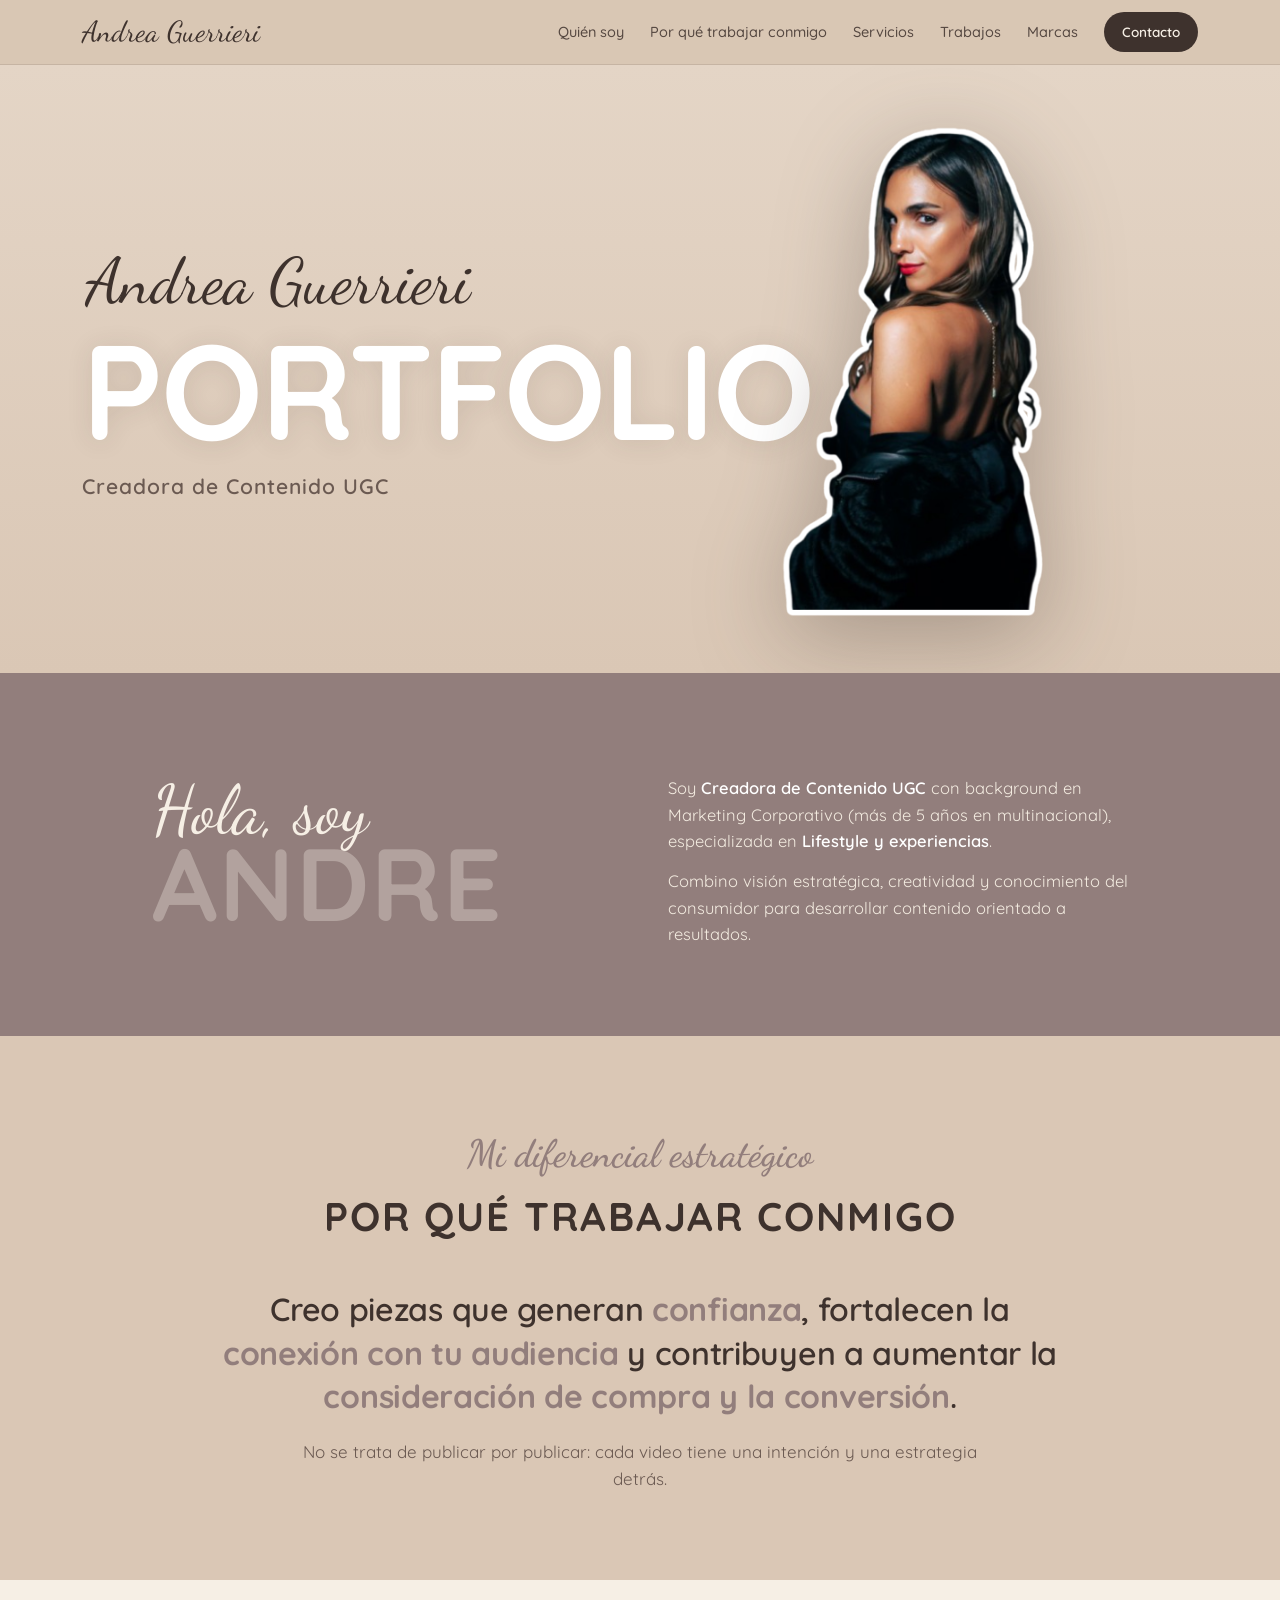
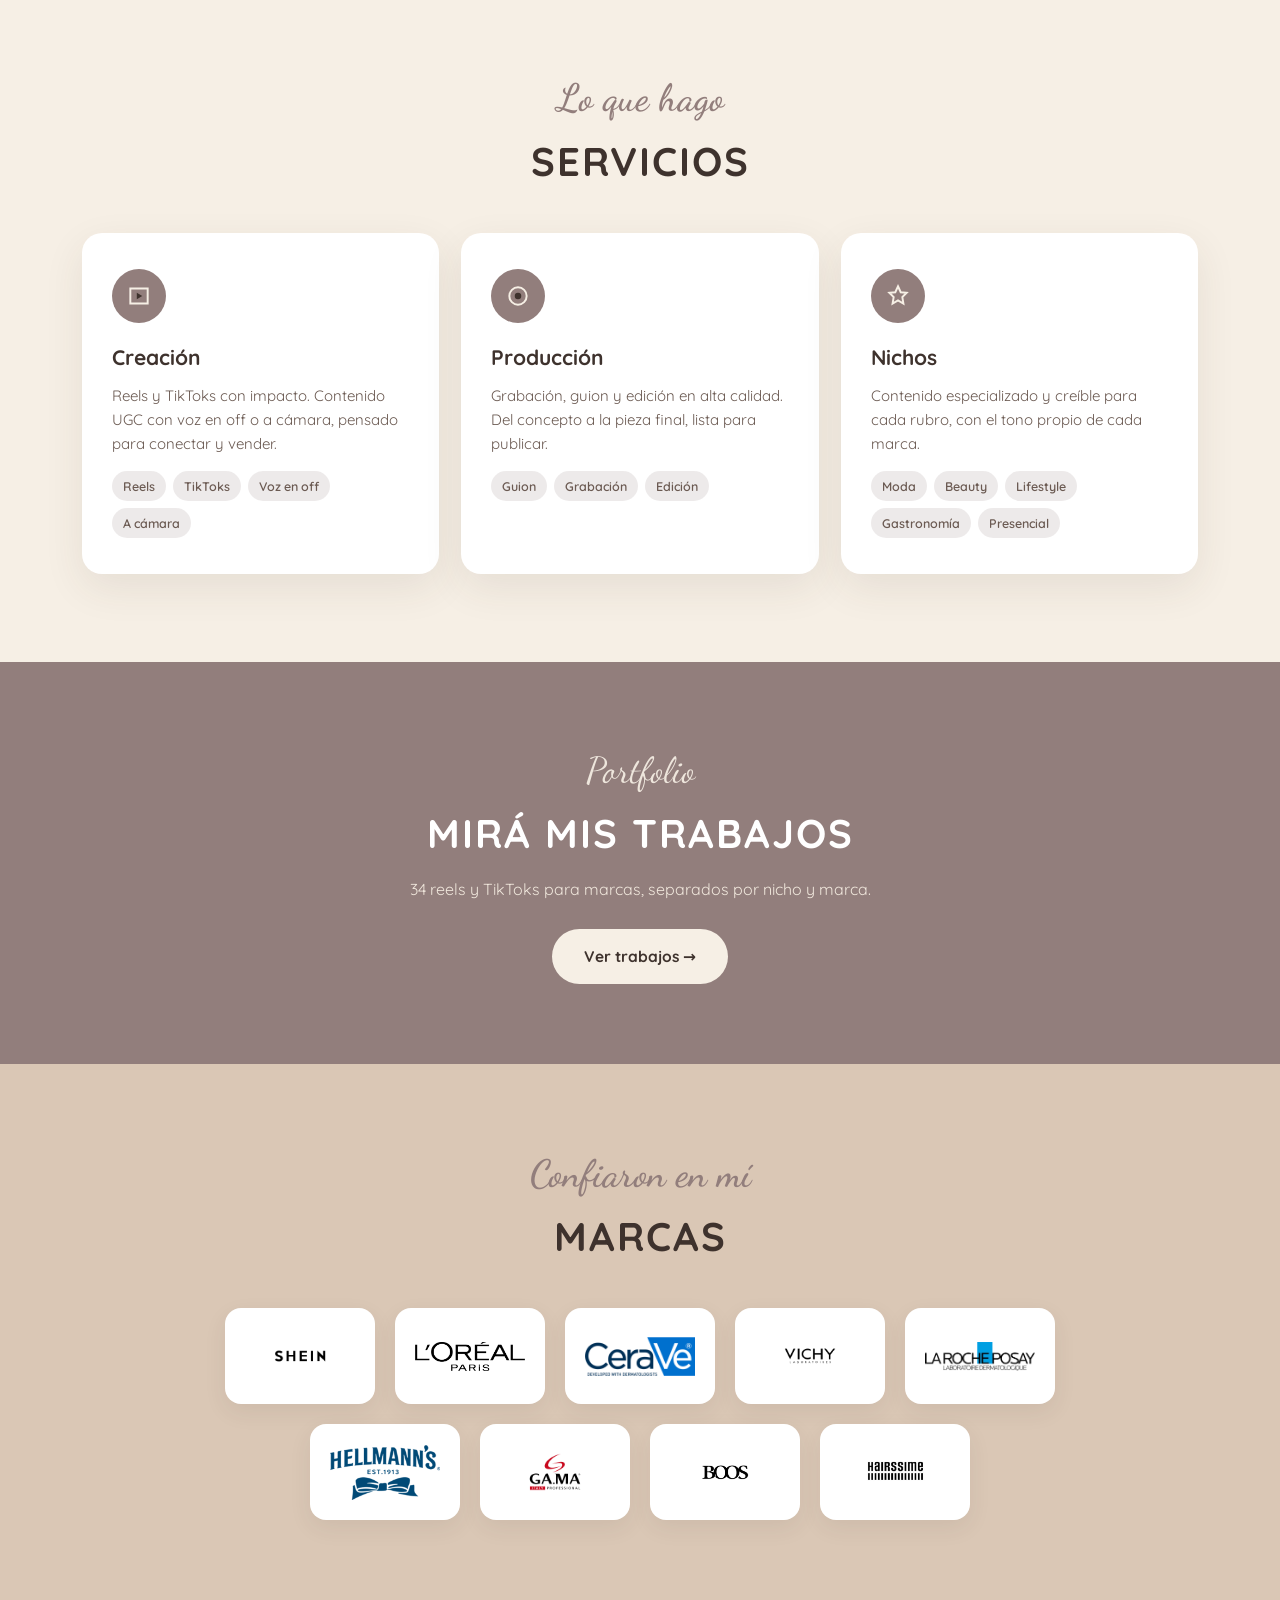
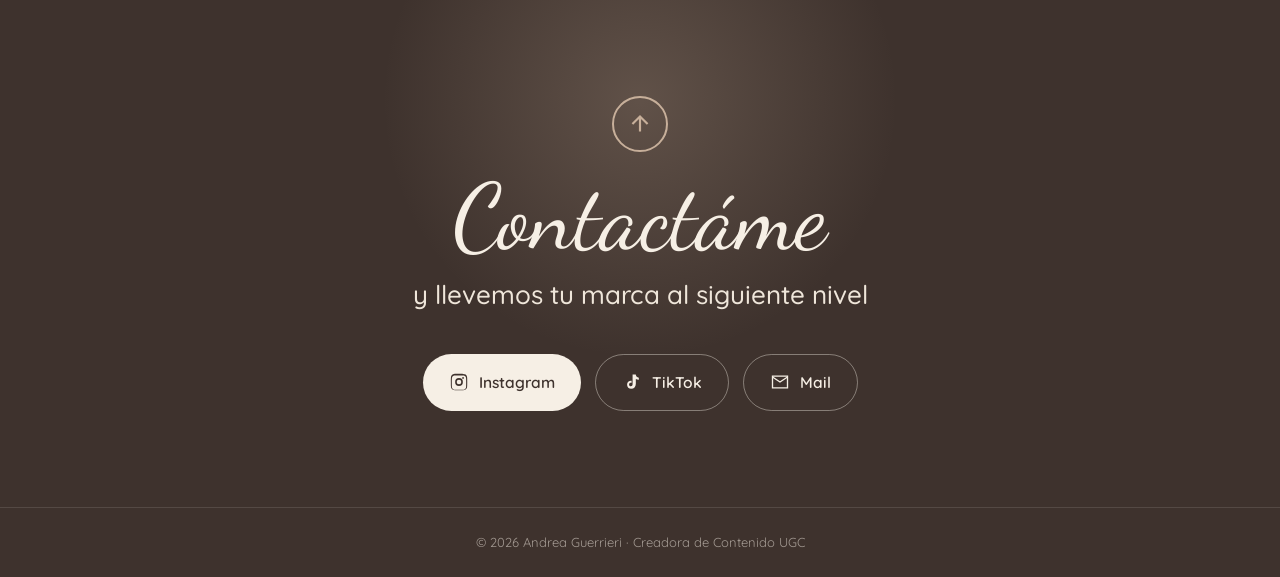
==== commit 829f22ec: "Home solo quien/porque/servicios; Trabajos en pagina aparte (videos por nicho/marca)" ====
--- a/index.html
+++ b/index.html
@@ -17,7 +17,7 @@
       <a href="#quien">Quién soy</a>
       <a href="#porque">Por qué trabajar conmigo</a>
       <a href="#servicios">Servicios</a>
-      <a href="#trabajos">Trabajos</a>
+      <a href="trabajos.html">Trabajos</a>
       <a href="#marcas">Marcas</a>
       <a href="#contacto" class="navcta">Contacto</a>
     </div>
@@ -70,16 +70,12 @@
   </div>
 </section>
 
-<section class="work" id="trabajos">
+<section class="cta-trabajos">
   <div class="wrap">
-    <div class="shead"><span class="ey">Mis trabajos</span><span class="ti light">Elegí un nicho</span></div>
-    <div class="niche-cards">
-<a class="ncard" href="moda.html" style="background-image:url('vid/moda/kadisi2.jpg')"><div class="ncard-in"><span class="ncard-eyebrow">7 videos</span><span class="ncard-name">Moda</span><span class="ncard-go">Ver trabajos →</span></div></a>
-<a class="ncard" href="beauty.html" style="background-image:url('vid/beauty/loreal_panorama.jpg')"><div class="ncard-in"><span class="ncard-eyebrow">5 videos</span><span class="ncard-name">Beauty</span><span class="ncard-go">Ver trabajos →</span></div></a>
-<a class="ncard" href="gastronomia.html" style="background-image:url('vid/gastro/pisaq.jpg')"><div class="ncard-in"><span class="ncard-eyebrow">5 videos</span><span class="ncard-name">Gastronomía</span><span class="ncard-go">Ver trabajos →</span></div></a>
-<a class="ncard" href="lifestyle.html" style="background-image:url('vid/lifestyle/gadnic.jpg')"><div class="ncard-in"><span class="ncard-eyebrow">12 videos</span><span class="ncard-name">Lifestyle</span><span class="ncard-go">Ver trabajos →</span></div></a>
-<a class="ncard" href="presencial.html" style="background-image:url('vid/presencial/hairssime.jpg')"><div class="ncard-in"><span class="ncard-eyebrow">5 videos</span><span class="ncard-name">Presencial</span><span class="ncard-go">Ver trabajos →</span></div></a>
-    </div>
+    <span class="ey">Portfolio</span>
+    <h2>Mirá mis trabajos</h2>
+    <p>34 reels y TikToks para marcas, separados por nicho y marca.</p>
+    <a class="cta-btn" href="trabajos.html">Ver trabajos →</a>
   </div>
 </section>
 
--- a/styles.css
+++ b/styles.css
@@ -24,7 +24,6 @@
 .shead{text-align:center;margin-bottom:40px}
 .shead .ey{font-family:'Dancing Script',cursive;font-weight:600;font-size:clamp(26px,3.6vw,38px);color:var(--mauve);display:block}
 .shead .ti{font-weight:700;font-size:clamp(26px,3.6vw,40px);letter-spacing:2px;text-transform:uppercase}
-.shead .ti.light{color:var(--ink)}
 .quien{background:var(--mauve);color:var(--cream)}
 .quien .wrap{padding:88px 32px;display:grid;grid-template-columns:1fr 1fr;gap:56px;align-items:center;max-width:1040px}
 .quien .hi{font-family:'Dancing Script',cursive;font-size:clamp(40px,5.5vw,68px);color:var(--cream);line-height:.9}
@@ -46,28 +45,28 @@
 .card p{font-size:15px;color:var(--soft)}
 .card .tags{margin-top:15px;display:flex;flex-wrap:wrap;gap:7px}
 .card .tags span{font-size:12.5px;font-weight:600;background:rgba(146,126,124,.16);color:var(--soft);padding:5px 11px;border-radius:30px}
-/* TRABAJOS home = niche cards */
-.work{background:var(--mauve)}
-.work .wrap{padding:82px 32px}
-.work .shead .ey{color:var(--cream);opacity:.92}
-.work .shead .ti.light{color:#fff}
-.niche-cards{display:grid;grid-template-columns:repeat(3,1fr);gap:18px;max-width:1000px;margin:0 auto}
-.ncard{position:relative;aspect-ratio:4/5;border-radius:18px;overflow:hidden;background-size:cover;background-position:center;text-decoration:none;box-shadow:0 16px 36px rgba(46,36,32,.34);display:block;transition:transform .22s}
-.ncard::after{content:"";position:absolute;inset:0;background:linear-gradient(180deg,rgba(46,36,32,.05),rgba(46,36,32,.78))}
-.ncard:hover{transform:translateY(-5px)}
-.ncard-in{position:absolute;inset:0;z-index:2;display:flex;flex-direction:column;justify-content:flex-end;padding:22px;color:#fff}
-.ncard-eyebrow{font-size:12.5px;font-weight:700;letter-spacing:1px;text-transform:uppercase;opacity:.85}
-.ncard-name{font-weight:700;font-size:clamp(24px,2.6vw,30px);letter-spacing:1px;text-transform:uppercase;line-height:1;margin-top:2px}
-.ncard-go{margin-top:9px;font-size:13px;font-weight:600;letter-spacing:.4px;color:var(--cream);opacity:.92}
-/* NICHE PAGE */
+/* CTA a trabajos (home) */
+.cta-trabajos{background:var(--mauve);color:var(--cream)}
+.cta-trabajos .wrap{padding:80px 32px;text-align:center}
+.cta-trabajos .ey{font-family:'Dancing Script',cursive;font-size:clamp(26px,3.4vw,36px);color:var(--cream);opacity:.92;display:block}
+.cta-trabajos h2{font-weight:700;font-size:clamp(26px,3.6vw,40px);letter-spacing:2px;text-transform:uppercase;color:#fff;margin-top:2px}
+.cta-trabajos p{margin:12px auto 0;color:#f0e7dc;max-width:520px;font-size:16px}
+.cta-btn{display:inline-block;margin-top:26px;background:var(--cream);color:var(--ink);text-decoration:none;font-weight:700;font-size:15.5px;padding:15px 32px;border-radius:40px;transition:transform .2s}
+.cta-btn:hover{transform:translateY(-3px)}
+/* NICHE PAGE HEADER */
 .nhead{background:linear-gradient(180deg,var(--beige2),var(--beige));padding:38px 0 44px}
 .nhead .back{color:var(--soft);text-decoration:none;font-weight:600;font-size:14px}
 .nhead .back:hover{color:var(--ink)}
 .nhead .ey{font-family:'Dancing Script',cursive;color:var(--mauve);font-size:30px;display:block;margin-top:16px;line-height:1}
 .nhead-title{font-weight:700;font-size:clamp(42px,8vw,86px);text-transform:uppercase;letter-spacing:-1px;line-height:1;color:#fff;text-shadow:0 2px 22px rgba(62,50,45,.12)}
 .nhead-sub{margin-top:10px;color:var(--soft);font-size:16px}
-.nhead-marcas{margin-top:4px;color:var(--mauve);font-weight:600;font-size:14px;letter-spacing:.3px}
-.nichepage .wrap{padding:56px 32px 82px}
+/* TRABAJOS (niches + brand grid) */
+.work{background:var(--mauve)}
+.work .wrap{padding:66px 32px 82px}
+.niche{margin-bottom:60px}
+.niche:last-child{margin-bottom:0}
+.niche-title{font-weight:700;font-size:clamp(24px,3.4vw,36px);letter-spacing:2px;text-transform:uppercase;color:#fff;text-align:center}
+.niche-sub{text-align:center;color:#efe6da;opacity:.8;font-size:14px;margin:4px 0 22px}
 .grid{display:flex;flex-wrap:wrap;gap:16px;justify-content:center}
 .tile{flex:0 1 210px;max-width:220px;position:relative;border-radius:15px;overflow:hidden;aspect-ratio:9/16;box-shadow:0 12px 30px rgba(62,50,45,.3);background:#000}
 .tile .blabel{position:absolute;top:10px;left:10px;z-index:2;font-family:'Quicksand';font-size:12.5px;font-weight:700;letter-spacing:.5px;color:#fff;background:rgba(46,36,32,.62);backdrop-filter:blur(4px);padding:4px 12px;border-radius:30px}
@@ -106,8 +105,7 @@
   .hero .photo{justify-self:center;margin-left:0;margin-top:26px;justify-content:center}
   .hero .photo img{width:min(340px,74vw)}
   .quien .wrap{grid-template-columns:1fr;gap:20px;text-align:center;max-width:600px}
-  .quien .wrap,.porque .wrap,.serv .wrap,.work .wrap{padding-top:66px;padding-bottom:66px}
-  .niche-cards{grid-template-columns:repeat(2,1fr)}
+  .quien .wrap,.porque .wrap,.serv .wrap{padding-top:66px;padding-bottom:66px}
 }
 @media(max-width:560px){
   .wrap{padding:0 20px}
@@ -117,6 +115,4 @@
   .tile{flex-basis:44%;max-width:47%}
   .logos .logo{width:132px;height:84px}
   .contact .links a{width:100%;justify-content:center}
-  .niche-cards{grid-template-columns:1fr 1fr;gap:12px}
-  .ncard-name{font-size:20px}
 }
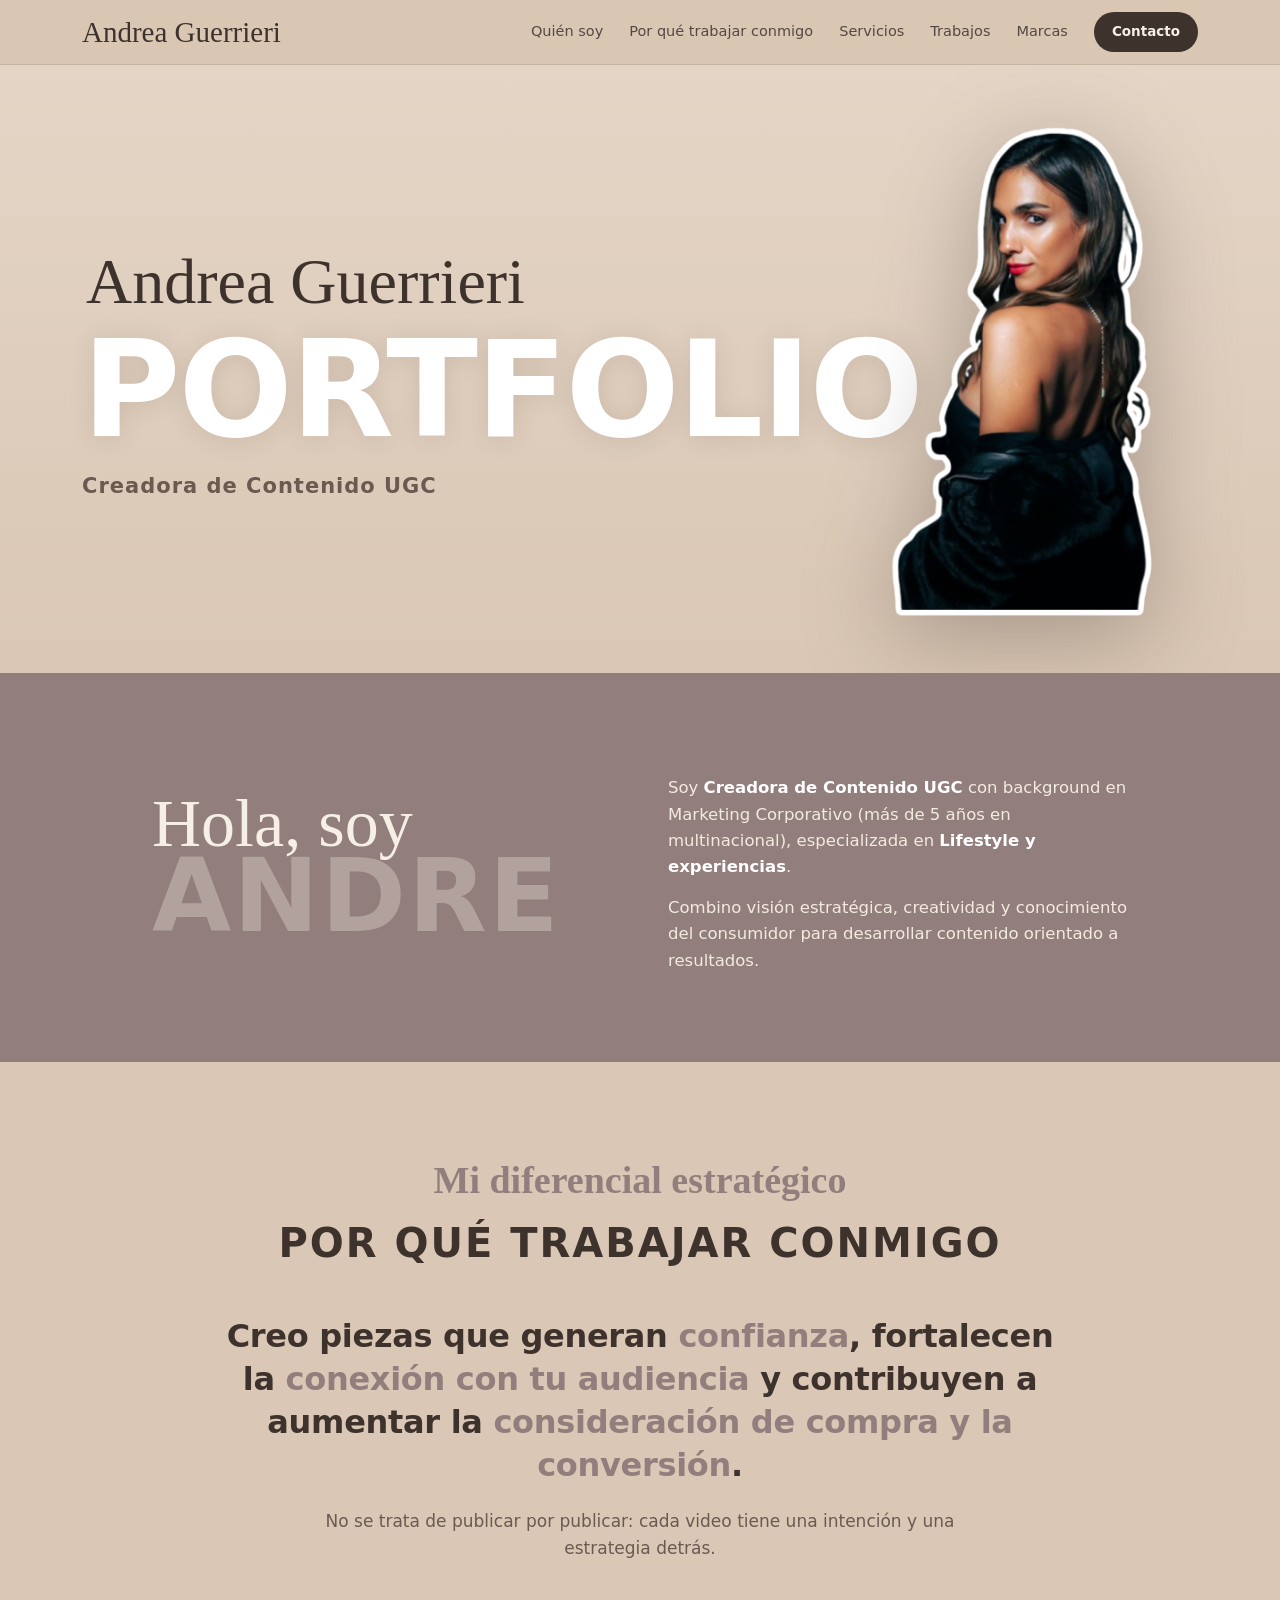
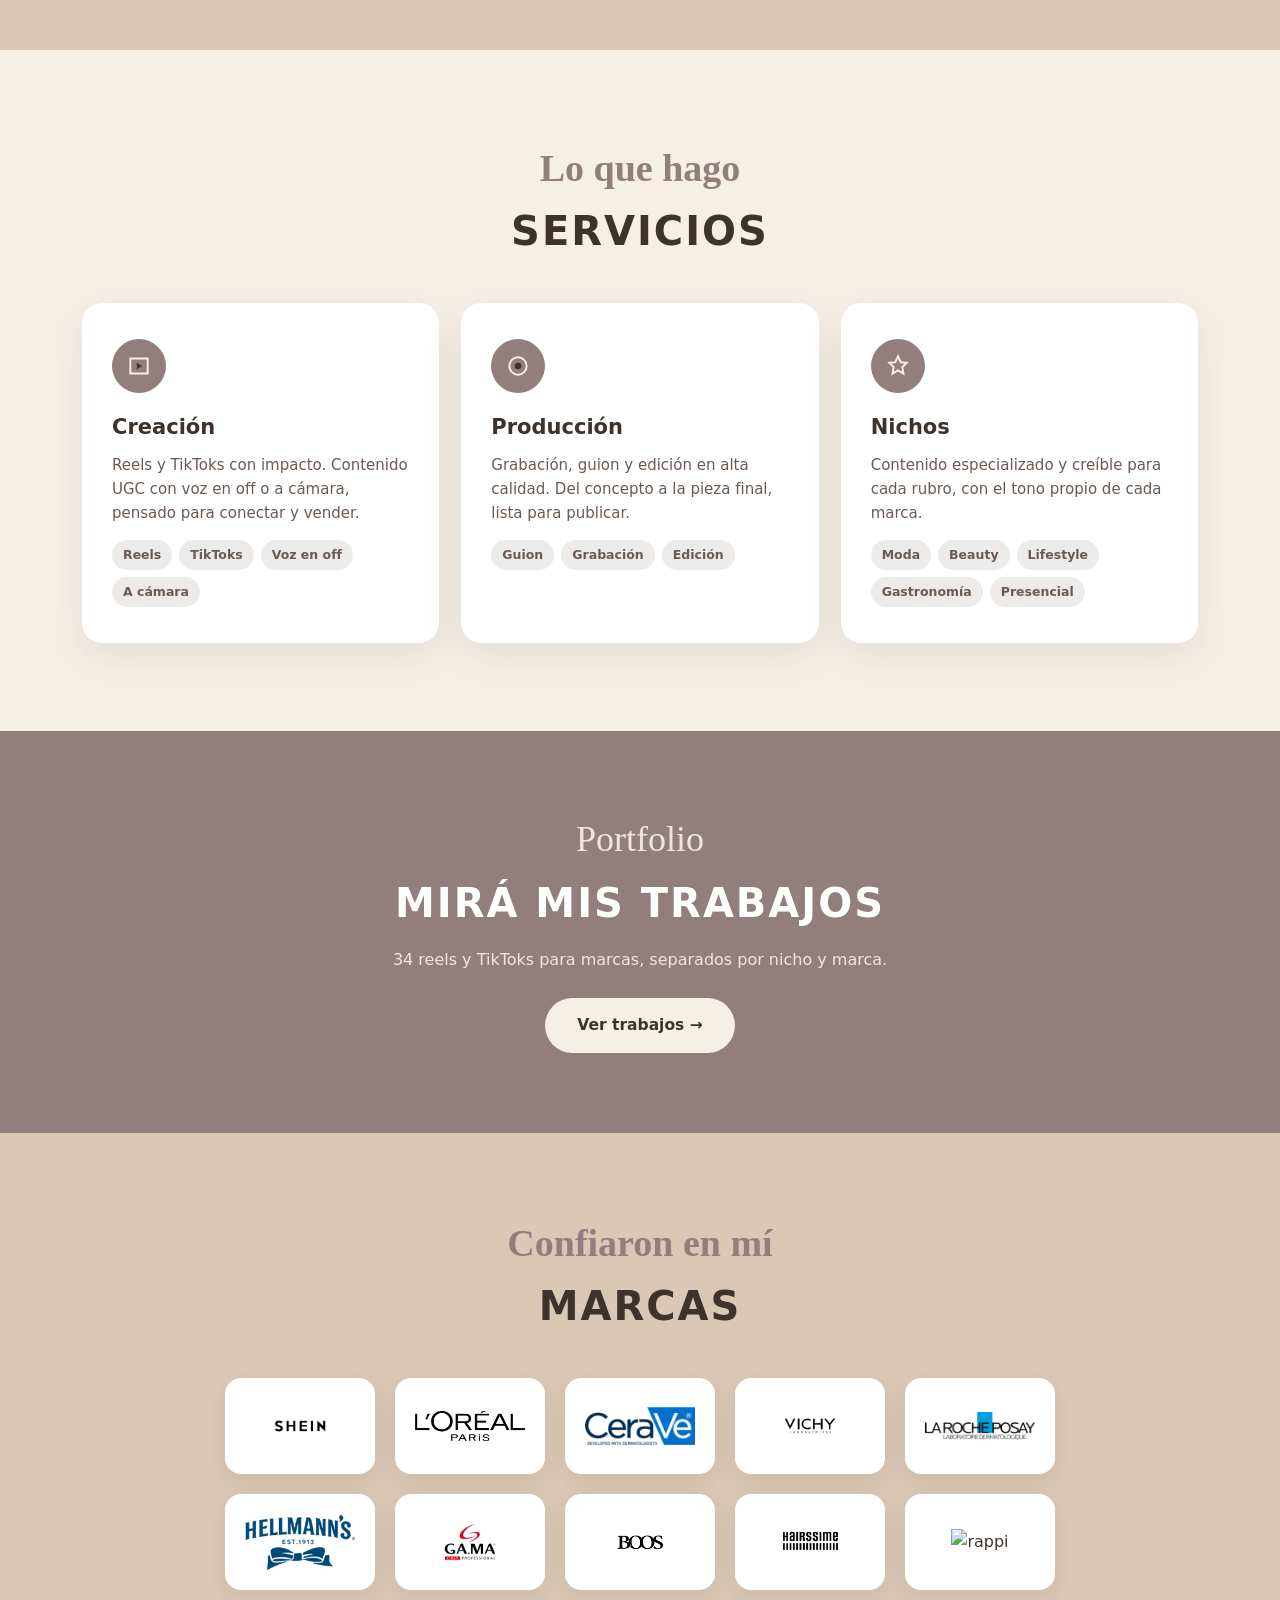
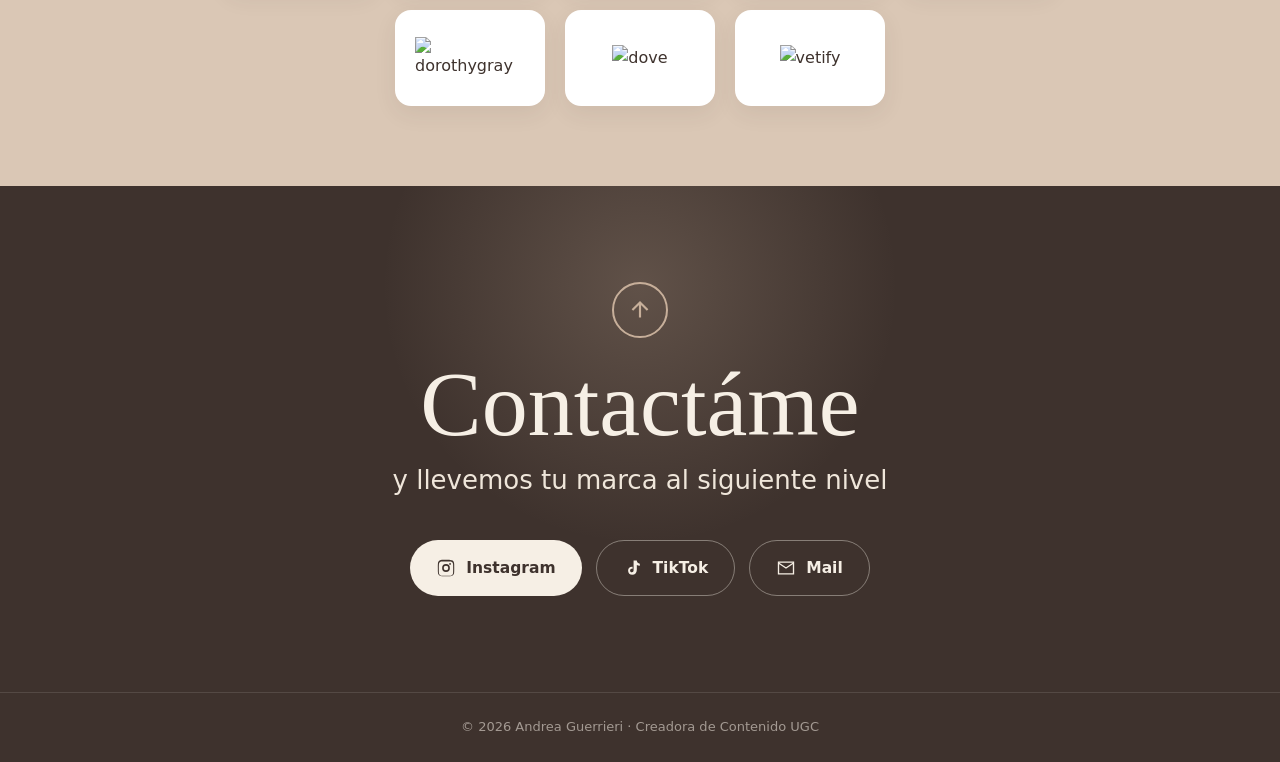
==== commit 7895a7d7: "Update index.html" ====
--- a/index.html
+++ b/index.html
@@ -6,7 +6,7 @@
 <title>Andrea Guerrieri · UGC</title>
 <link rel="preconnect" href="https://fonts.googleapis.com">
 <link rel="preconnect" href="https://fonts.gstatic.com" crossorigin>
-<link href="https://fonts.googleapis.com/css2?family=Dancing+Script:wght@500;600;700&family=Quicksand:wght@400;500;600;700&display=swap" rel="stylesheet">
+<link href="https://fonts.googleapis.com/css2?family=Bodoni+Moda:ital,opsz,wght@0,6..96,400;0,6..96,600;0,6..96,700;1,6..96,400;1,6..96,500&family=Jost:wght@300;400;500;600;700&display=swap" rel="stylesheet">
 <link rel="stylesheet" href="styles.css">
 </head>
 <body>
@@ -82,7 +82,7 @@
 <section class="brands" id="marcas">
   <div class="wrap">
     <div class="shead"><span class="ey">Confiaron en mí</span><span class="ti">Marcas</span></div>
-    <div class="logos"><div class="logo"><img src="img/logos/shein.png" alt="shein"></div><div class="logo"><img src="img/logos/loreal.png" alt="loreal"></div><div class="logo"><img src="img/logos/cerave.png" alt="cerave"></div><div class="logo"><img src="img/logos/vichy.png" alt="vichy"></div><div class="logo"><img src="img/logos/larocheposay.png" alt="larocheposay"></div><div class="logo"><img src="img/logos/hellmanns.png" alt="hellmanns"></div><div class="logo"><img src="img/logos/gama.png" alt="gama"></div><div class="logo"><img src="img/logos/boos.png" alt="boos"></div><div class="logo"><img src="img/logos/hairssime.png" alt="hairssime"></div></div>
+    <div class="logos"><div class="logo"><img src="img/logos/shein.png" alt="shein"></div><div class="logo"><img src="img/logos/loreal.png" alt="loreal"></div><div class="logo"><img src="img/logos/cerave.png" alt="cerave"></div><div class="logo"><img src="img/logos/vichy.png" alt="vichy"></div><div class="logo"><img src="img/logos/larocheposay.png" alt="larocheposay"></div><div class="logo"><img src="img/logos/hellmanns.png" alt="hellmanns"></div><div class="logo"><img src="img/logos/gama.png" alt="gama"></div><div class="logo"><img src="img/logos/boos.png" alt="boos"></div><div class="logo"><img src="img/logos/hairssime.png" alt="hairssime"></div><div class="logo"><img src="img/logos/rappi.png" alt="rappi"></div><div class="logo"><img src="img/logos/dorothygray.png" alt="dorothygray"></div><div class="logo"><img src="img/logos/dove.png" alt="dove"></div><div class="logo"><img src="img/logos/vetify.png" alt="vetify"></div></div>
   </div>
 </section>
 
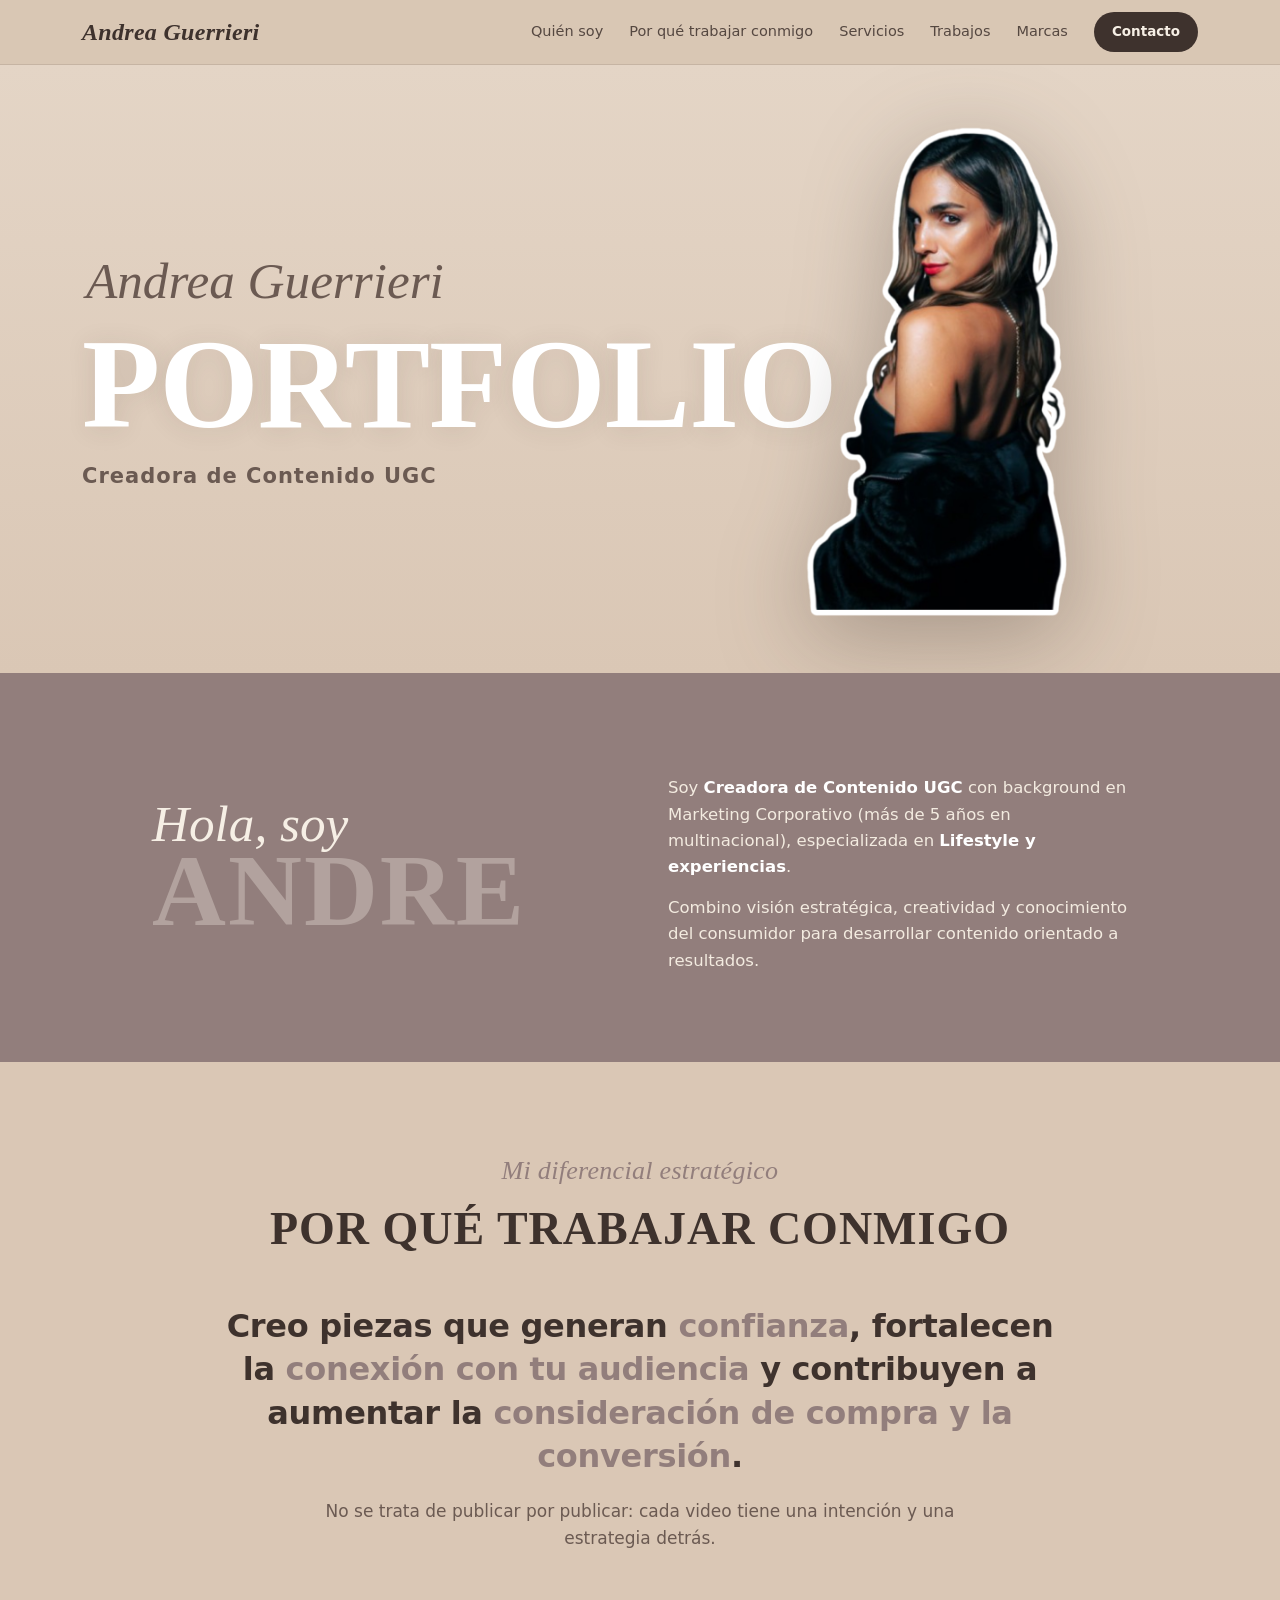
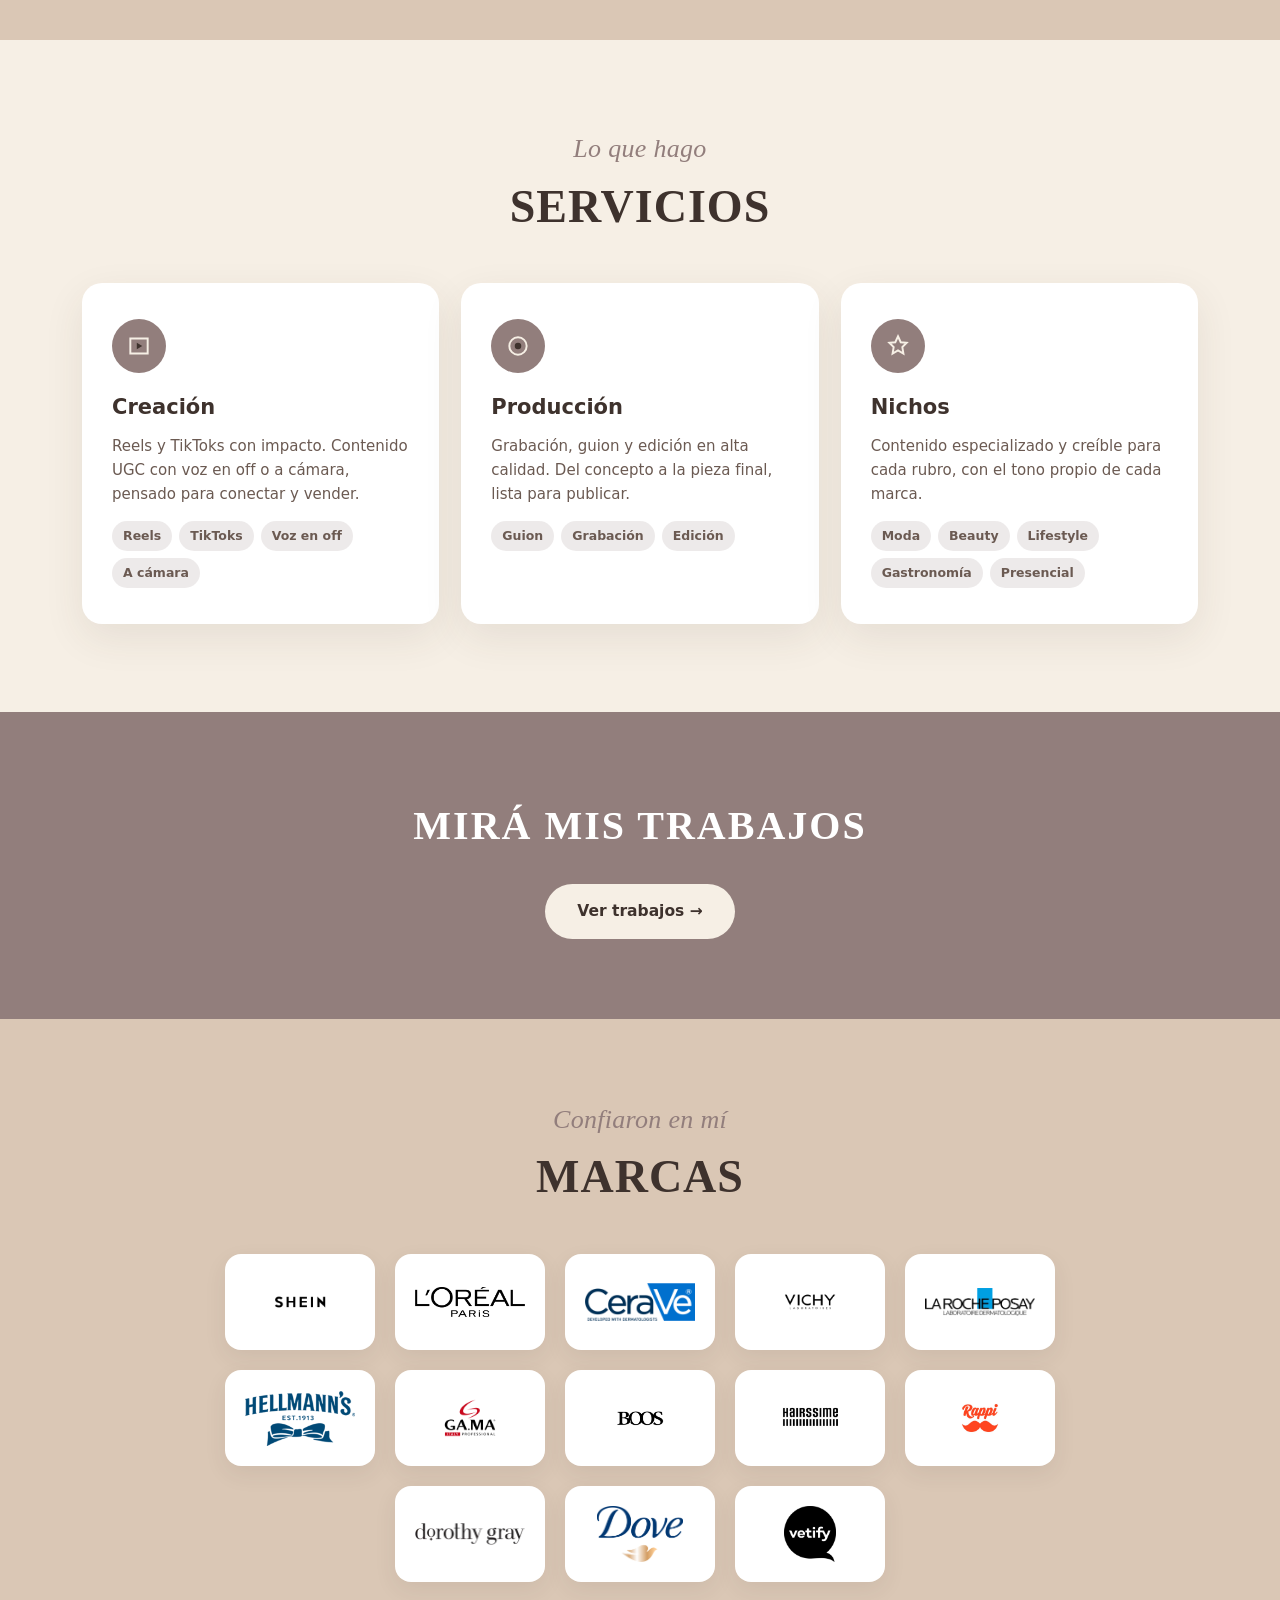
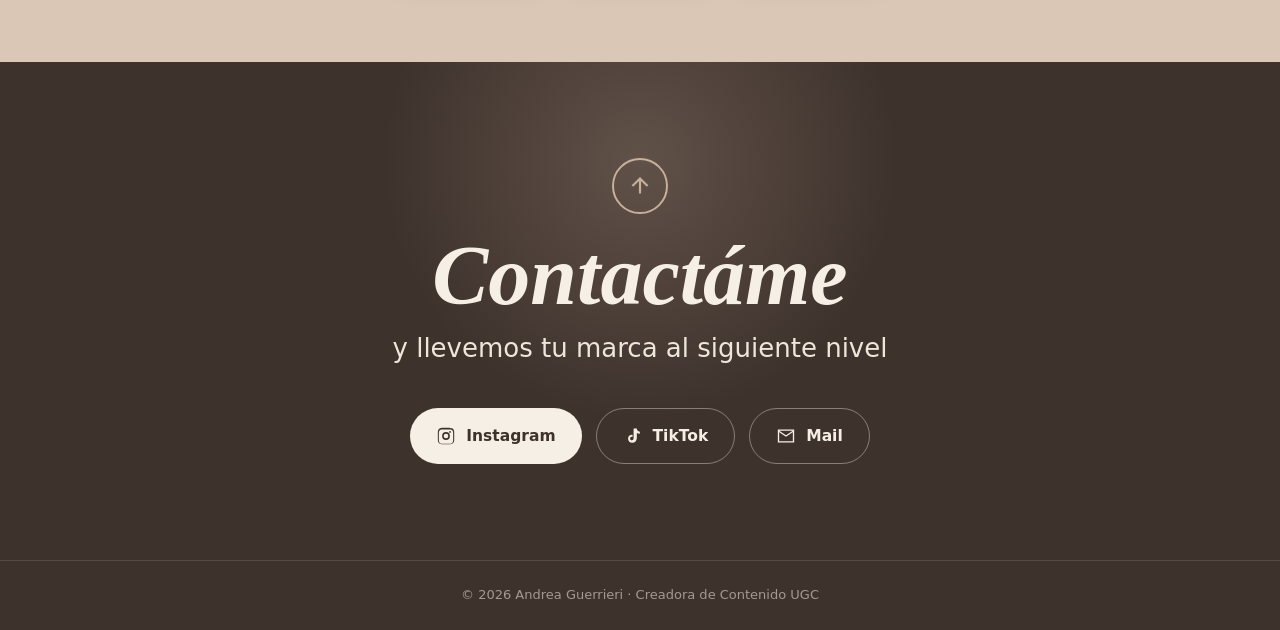
==== commit 39dfe4a5: "Quitar subtitulo CTA + unificar fuente porque" ====
--- a/index.html
+++ b/index.html
@@ -72,9 +72,7 @@
 
 <section class="cta-trabajos">
   <div class="wrap">
-    <span class="ey">Portfolio</span>
     <h2>Mirá mis trabajos</h2>
-    <p>34 reels y TikToks para marcas, separados por nicho y marca.</p>
     <a class="cta-btn" href="trabajos.html">Ver trabajos →</a>
   </div>
 </section>
--- a/styles.css
+++ b/styles.css
@@ -1,13 +1,13 @@
 
-:root{--beige:#DAC7B5;--beige2:#E4D5C6;--mauve:#927E7C;--cream:#F6EFE5;--ink:#3E322D;--soft:#6b5a52;--tan:#C7AF9A;--maxw:1180px}
+:root{--beige:#DAC7B5;--beige2:#E4D5C6;--mauve:#927E7C;--cream:#F6EFE5;--ink:#3E322D;--soft:#6b5a52;--tan:#C7AF9A;--maxw:1180px;--serif:'Bodoni Moda',Georgia,serif;--sans:'Jost',system-ui,sans-serif}
 *{margin:0;padding:0;box-sizing:border-box}
 html{scroll-behavior:smooth}
-body{font-family:'Quicksand',system-ui,sans-serif;color:var(--ink);background:var(--beige);line-height:1.6;-webkit-font-smoothing:antialiased;overflow-x:hidden}
+body{font-family:var(--sans);color:var(--ink);background:var(--beige);line-height:1.6;-webkit-font-smoothing:antialiased;overflow-x:hidden}
 img{max-width:100%;display:block}
 .wrap{max-width:var(--maxw);margin:0 auto;padding:0 32px}
 nav{position:sticky;top:0;z-index:50;background:rgba(218,199,181,.92);backdrop-filter:blur(10px);border-bottom:1px solid rgba(62,50,45,.12)}
 nav .wrap{display:flex;align-items:center;justify-content:space-between;height:64px}
-nav .brand{font-family:'Dancing Script',cursive;font-size:29px;color:var(--ink);text-decoration:none}
+nav .brand{font-family:var(--serif);font-style:italic;font-weight:600;font-size:24px;letter-spacing:.3px;color:var(--ink);text-decoration:none}
 nav .links{display:flex;gap:26px;align-items:center}
 nav .links a{color:var(--ink);text-decoration:none;font-weight:500;font-size:14.5px;opacity:.85}
 nav .links a:hover{opacity:1}
@@ -15,19 +15,19 @@
 .menu-btn{display:none;background:none;border:0;font-size:25px;color:var(--ink);cursor:pointer}
 .hero{background:linear-gradient(180deg,var(--beige2),var(--beige));overflow:hidden}
 .hero .wrap{display:grid;grid-template-columns:auto 1fr;gap:0;align-items:center;padding-top:52px;padding-bottom:56px}
-.hero .name{font-family:'Dancing Script',cursive;font-size:clamp(38px,5vw,78px);color:var(--ink);margin-left:4px;margin-bottom:-6px}
-.hero h1{font-weight:700;font-size:clamp(54px,10.5vw,144px);letter-spacing:-2px;color:#fff;line-height:.94;text-shadow:0 2px 26px rgba(62,50,45,.12)}
+.hero .name{font-family:var(--serif);font-style:italic;font-weight:500;font-size:clamp(30px,4vw,56px);color:var(--soft);margin-left:4px;margin-bottom:2px}
+.hero h1{font-family:var(--serif);font-weight:700;font-size:clamp(52px,10vw,150px);letter-spacing:-1px;color:#fff;line-height:.94;text-shadow:0 2px 26px rgba(62,50,45,.12)}
 .hero .role{margin-top:16px;font-size:clamp(16px,2vw,21px);font-weight:600;letter-spacing:1px;color:var(--soft)}
 .hero .photo{justify-self:start;align-self:center;display:flex;justify-content:flex-start;margin-left:-110px}
 .hero .photo img{width:min(400px,40vw);max-width:none;filter:drop-shadow(0 20px 45px rgba(62,50,45,.34))}
 section{position:relative}
 .shead{text-align:center;margin-bottom:40px}
-.shead .ey{font-family:'Dancing Script',cursive;font-weight:600;font-size:clamp(26px,3.6vw,38px);color:var(--mauve);display:block}
-.shead .ti{font-weight:700;font-size:clamp(26px,3.6vw,40px);letter-spacing:2px;text-transform:uppercase}
+.shead .ey{font-family:var(--serif);font-style:italic;font-weight:500;font-size:clamp(19px,2.4vw,26px);color:var(--mauve);display:block;letter-spacing:.3px}
+.shead .ti{font-family:var(--serif);font-weight:600;font-size:clamp(30px,4vw,46px);letter-spacing:1px;text-transform:uppercase}
 .quien{background:var(--mauve);color:var(--cream)}
 .quien .wrap{padding:88px 32px;display:grid;grid-template-columns:1fr 1fr;gap:56px;align-items:center;max-width:1040px}
-.quien .hi{font-family:'Dancing Script',cursive;font-size:clamp(40px,5.5vw,68px);color:var(--cream);line-height:.9}
-.quien .andre{font-weight:700;font-size:clamp(52px,8vw,110px);letter-spacing:2px;color:rgba(246,239,229,.32);line-height:.9;text-transform:uppercase;margin-top:-4px}
+.quien .hi{font-family:var(--serif);font-style:italic;font-weight:500;font-size:clamp(30px,4vw,52px);color:var(--cream);line-height:1}
+.quien .andre{font-family:var(--serif);font-weight:700;font-size:clamp(52px,8vw,110px);letter-spacing:2px;color:rgba(246,239,229,.32);line-height:.9;text-transform:uppercase;margin-top:-4px}
 .quien p{font-size:16.5px;color:#f3ebe0;margin-top:14px}
 .quien p b{color:#fff;font-weight:600}
 .porque{background:var(--beige)}
@@ -48,8 +48,8 @@
 /* CTA a trabajos (home) */
 .cta-trabajos{background:var(--mauve);color:var(--cream)}
 .cta-trabajos .wrap{padding:80px 32px;text-align:center}
-.cta-trabajos .ey{font-family:'Dancing Script',cursive;font-size:clamp(26px,3.4vw,36px);color:var(--cream);opacity:.92;display:block}
-.cta-trabajos h2{font-weight:700;font-size:clamp(26px,3.6vw,40px);letter-spacing:2px;text-transform:uppercase;color:#fff;margin-top:2px}
+.cta-trabajos .ey{font-family:var(--serif);font-style:italic;font-weight:500;font-size:clamp(18px,2.2vw,24px);color:var(--cream);opacity:.9;display:block}
+.cta-trabajos h2{font-family:var(--serif);font-weight:600;font-size:clamp(26px,3.6vw,40px);letter-spacing:2px;text-transform:uppercase;color:#fff;margin-top:2px}
 .cta-trabajos p{margin:12px auto 0;color:#f0e7dc;max-width:520px;font-size:16px}
 .cta-btn{display:inline-block;margin-top:26px;background:var(--cream);color:var(--ink);text-decoration:none;font-weight:700;font-size:15.5px;padding:15px 32px;border-radius:40px;transition:transform .2s}
 .cta-btn:hover{transform:translateY(-3px)}
@@ -57,19 +57,19 @@
 .nhead{background:linear-gradient(180deg,var(--beige2),var(--beige));padding:38px 0 44px}
 .nhead .back{color:var(--soft);text-decoration:none;font-weight:600;font-size:14px}
 .nhead .back:hover{color:var(--ink)}
-.nhead .ey{font-family:'Dancing Script',cursive;color:var(--mauve);font-size:30px;display:block;margin-top:16px;line-height:1}
-.nhead-title{font-weight:700;font-size:clamp(42px,8vw,86px);text-transform:uppercase;letter-spacing:-1px;line-height:1;color:#fff;text-shadow:0 2px 22px rgba(62,50,45,.12)}
+.nhead .ey{font-family:var(--serif);font-style:italic;color:var(--mauve);font-size:20px;display:block;margin-top:16px;line-height:1}
+.nhead-title{font-family:var(--serif);font-weight:700;font-size:clamp(42px,8vw,86px);text-transform:uppercase;letter-spacing:-1px;line-height:1;color:#fff;text-shadow:0 2px 22px rgba(62,50,45,.12)}
 .nhead-sub{margin-top:10px;color:var(--soft);font-size:16px}
 /* TRABAJOS (niches + brand grid) */
 .work{background:var(--mauve)}
 .work .wrap{padding:66px 32px 82px}
 .niche{margin-bottom:60px}
 .niche:last-child{margin-bottom:0}
-.niche-title{font-weight:700;font-size:clamp(24px,3.4vw,36px);letter-spacing:2px;text-transform:uppercase;color:#fff;text-align:center}
+.niche-title{font-family:var(--serif);font-weight:600;font-size:clamp(24px,3.4vw,36px);letter-spacing:2px;text-transform:uppercase;color:#fff;text-align:center}
 .niche-sub{text-align:center;color:#efe6da;opacity:.8;font-size:14px;margin:4px 0 22px}
 .grid{display:flex;flex-wrap:wrap;gap:16px;justify-content:center}
 .tile{flex:0 1 210px;max-width:220px;position:relative;border-radius:15px;overflow:hidden;aspect-ratio:9/16;box-shadow:0 12px 30px rgba(62,50,45,.3);background:#000}
-.tile .blabel{position:absolute;top:10px;left:10px;z-index:2;font-family:'Quicksand';font-size:12.5px;font-weight:700;letter-spacing:.5px;color:#fff;background:rgba(46,36,32,.62);backdrop-filter:blur(4px);padding:4px 12px;border-radius:30px}
+.tile .blabel{position:absolute;top:10px;left:10px;z-index:2;font-family:var(--sans);font-size:12.5px;font-weight:700;letter-spacing:.5px;color:#fff;background:rgba(46,36,32,.62);backdrop-filter:blur(4px);padding:4px 12px;border-radius:30px}
 .tile video{width:100%;height:100%;object-fit:cover;display:block}
 .tile .play{position:absolute;inset:0;display:flex;align-items:center;justify-content:center;border:0;background:rgba(0,0,0,.12);cursor:pointer;transition:background .2s}
 .tile .play:hover{background:rgba(0,0,0,.05)}
@@ -85,7 +85,7 @@
 .contact .wrap{padding:96px 32px;text-align:center;position:relative;z-index:2}
 .contact .arrow{width:56px;height:56px;margin:0 auto 20px;border-radius:50%;border:2px solid var(--tan);display:flex;align-items:center;justify-content:center}
 .contact .arrow svg{width:26px;height:26px;stroke:var(--tan);fill:none;stroke-width:2}
-.contact .big{font-family:'Dancing Script',cursive;font-size:clamp(48px,8vw,92px);color:var(--cream);line-height:1}
+.contact .big{font-family:var(--serif);font-style:italic;font-weight:600;font-size:clamp(44px,7vw,84px);color:var(--cream);line-height:1}
 .contact .lead{font-size:clamp(18px,2.6vw,26px);max-width:600px;margin:10px auto 0;color:#efe6da;font-weight:500}
 .contact .links{margin-top:38px;display:flex;flex-wrap:wrap;gap:14px;justify-content:center}
 .contact .links a{display:inline-flex;align-items:center;gap:10px;text-decoration:none;color:var(--ink);background:var(--cream);padding:15px 26px;border-radius:40px;font-weight:600;font-size:15.5px;transition:transform .2s}
